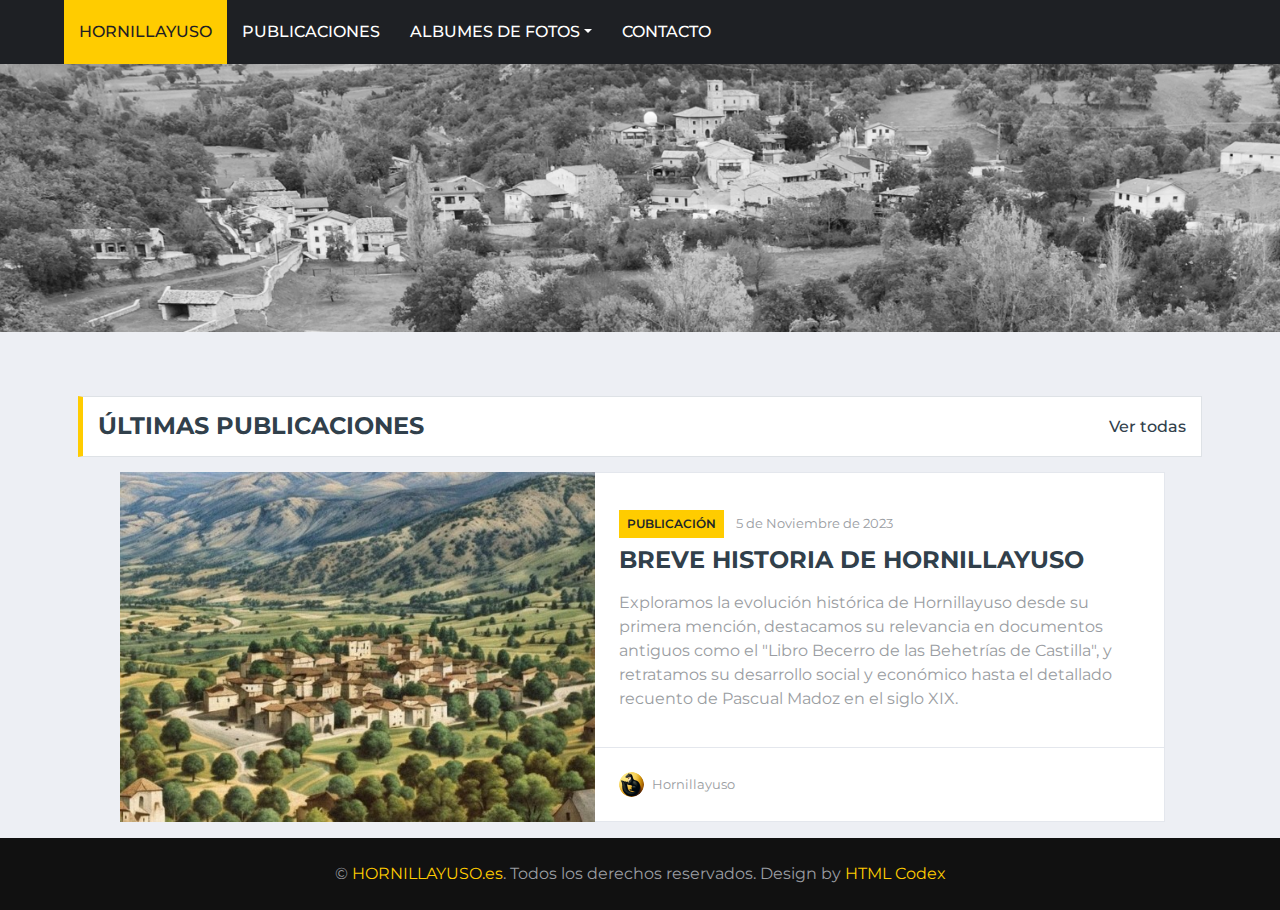
==== index.html @ 6575ba15 "." ====
<!DOCTYPE html>
<html lang="en">

<head>
    <meta charset="utf-8">
    <title>Hornillayuso - Pagina oficial</title>
    <meta content="width=device-width, initial-scale=1.0" name="viewport">
    <meta content="Free HTML Templates" name="keywords">
    <meta content="Free HTML Templates" name="description">

    <!-- Favicon -->
    <link href="img/favicon.ico" rel="icon">

    <!-- Google Web Fonts -->
    <link rel="preconnect" href="https://fonts.gstatic.com">
    <link href="https://fonts.googleapis.com/css2?family=Montserrat:wght@400;500;600;700&display=swap" rel="stylesheet">

    <!-- Font Awesome -->
    <link href="https://cdnjs.cloudflare.com/ajax/libs/font-awesome/5.15.0/css/all.min.css" rel="stylesheet">

    <!-- Libraries Stylesheet -->
    <link href="lib/owlcarousel/assets/owl.carousel.min.css" rel="stylesheet">

    <!-- Customized Bootstrap Stylesheet -->
    <link href="css/style.css" rel="stylesheet">
</head>

<body>
    <!-- Navbar Start -->
    <div class="container-fluid p-0">
        <nav class="navbar navbar-expand-lg bg-dark navbar-dark py-2 py-lg-0 px-lg-5">
            <a href="index.html" class="navbar-brand d-block d-lg-none">
                <h1 class="m-0 display-4 text-uppercase text-primary">Biz<span
                        class="text-white font-weight-normal">News</span></h1>
            </a>
            <button type="button" class="navbar-toggler" data-toggle="collapse" data-target="#navbarCollapse">
                <span class="navbar-toggler-icon"></span>
            </button>
            <div class="collapse navbar-collapse justify-content-between px-0 px-lg-3" id="navbarCollapse">
                <div class="navbar-nav mr-auto py-0">
                    <a href="index.html" class="nav-item nav-link active">HORNILLAYUSO</a>
                    <a href="category.html" class="nav-item nav-link">Publicaciones</a>
                    <div class="nav-item dropdown">
                        <a href="#" class="nav-link dropdown-toggle" data-toggle="dropdown">Albumes de fotos</a>
                        <div class="dropdown-menu rounded-0 m-0">
                            <a href="#" class="dropdown-item">Menu item 1</a>
                            <a href="#" class="dropdown-item">Menu item 2</a>
                            <a href="#" class="dropdown-item">Menu item 3</a>
                        </div>
                    </div>
                    <a href="contact.html" class="nav-item nav-link">Contacto</a>
                </div>
            </div>
        </nav>
    </div>
    <!-- Navbar End -->


    <!-- Main News Slider Start -->
    <div class="container-fluid">
        <div class="row">
            <img src="img/imagen.JPG" alt="Descripción de la imagen" class="img-fluid">
        </div>
    </div>
    <!-- Main News Slider End -->



    <!-- Breaking News Start >
    <div class="container-fluid bg-dark py-3 mb-3">
        <div class="container">
            <div class="row align-items-center bg-dark">
                <div class="col-12">
                    <div class="d-flex justify-content-between">
                        <div class="bg-primary text-dark text-center font-weight-medium py-2" style="width: 170px;">Breaking News</div>
                        <div class="owl-carousel tranding-carousel position-relative d-inline-flex align-items-center ml-3"
                            style="width: calc(100% - 170px); padding-right: 90px;">
                            <div class="text-truncate"><a class="text-white text-uppercase font-weight-semi-bold" href="">Lorem ipsum dolor sit amet elit. Proin interdum lacus eget ante tincidunt, sed faucibus nisl sodales</a></div>
                            <div class="text-truncate"><a class="text-white text-uppercase font-weight-semi-bold" href="">Lorem ipsum dolor sit amet elit. Proin interdum lacus eget ante tincidunt, sed faucibus nisl sodales</a></div>
                        </div>
                    </div>
                </div>
            </div>
        </div>
    </div>
    < Breaking News End -->


    <!-- Featured News Slider Start -->
    <div class="container-fluid pt-5 mb-3">

    </div>
    <!-- Featured News Slider End -->


    <!-- News With Sidebar Start -->
    <div class="container-fluid">
        <div class="container">
            <div class="row">
                <div class="col-lg-12">
                    <div class="row">
                        <div class="col-12">
                            <div class="section-title">
                                <h4 class="m-0 text-uppercase font-weight-bold">Últimas Publicaciones</h4>
                                <a class="text-secondary font-weight-medium text-decoration-none" href="">Ver todas</a>
                            </div>
                        </div>




                        <div id="contenedor"></div>
                        <div class="col-lg-12" style="margin-left: 50px;">
                            <div class="row news-lg mx-200 mb-3">
                                <div class="col-md-5 h-100 px-0">
                                    <img class="img-fluid h-100" src="img/medieval.jpg" style="object-fit: cover;">
                                </div>
                                <div class="col-md-6 d-flex flex-column border bg-white h-100 px-0">
                                    <div class="mt-auto p-4">
                                        <div class="mb-2">
                                            <a class="badge badge-primary text-uppercase font-weight-semi-bold p-2 mr-2"
                                                href="">Publicación</a>
                                            <a class="text-body" href=""><small>5 de Noviembre de 2023</small></a>
                                        </div>
                                        <a class="h4 d-block mb-3 text-secondary text-uppercase font-weight-bold"
                                            href="noticia.html">Breve historia de Hornillayuso</a>
                                        <p class="m-0">Exploramos la evolución histórica de Hornillayuso desde su
                                            primera mención, destacamos su relevancia en documentos antiguos
                                            como el "Libro Becerro de las Behetrías de Castilla", y retratamos su
                                            desarrollo social y económico hasta el detallado recuento de Pascual Madoz
                                            en el siglo XIX.</p>
                                    </div>
                                    <div class="d-flex justify-content-between bg-white border-top mt-auto p-4">
                                        <div class="d-flex align-items-center">
                                            <img class="rounded-circle mr-2" src="img/user.png" width="25" height="25"
                                                alt="">
                                            <small>Hornillayuso</small>
                                        </div>

                                    </div>
                                </div>
                            </div>
                        </div>


                    </div>
                </div>

                <div class="col-lg-4">

                </div>
            </div>
        </div>
    </div>
    <!-- News With Sidebar End -->


    <!-- Footer Start -->

    <div class="container-fluid py-4 px-sm-3 px-md-5" style="background: #111111;">
        <p class="m-0 text-center">&copy; <a href="#">HORNILLAYUSO.es</a>. Todos los derechos reservados.

            <!--/*** This template is free as long as you keep the footer author’s credit link/attribution link/backlink. If you'd like to use the template without the footer author’s credit link/attribution link/backlink, you can purchase the Credit Removal License from "https://htmlcodex.com/credit-removal". Thank you for your support. ***/-->
            Design by <a href="https://htmlcodex.com">HTML Codex</a>
        </p>
    </div>
    <!-- Footer End -->


    <!-- Back to Top -->
    <a href="#" class="btn btn-primary btn-square back-to-top"><i class="fa fa-arrow-up"></i></a>


    <!-- JavaScript Libraries -->
    <script src="https://code.jquery.com/jquery-3.4.1.min.js"></script>
    <script src="https://stackpath.bootstrapcdn.com/bootstrap/4.4.1/js/bootstrap.bundle.min.js"></script>
    <script src="lib/easing/easing.min.js"></script>
    <script src="lib/owlcarousel/owl.carousel.min.js"></script>

    <!-- Template Javascript -->
    <script src="js/main.js"></script>
</body>

</html>
---- css/style.css ----
/******* Bootstrap Theming ********/
/*!
 * Bootstrap v4.5.3 (https://getbootstrap.com/)
 * Copyright 2011-2020 The Bootstrap Authors
 * Copyright 2011-2020 Twitter, Inc.
 * Licensed under MIT (https://github.com/twbs/bootstrap/blob/main/LICENSE)
 */
:root {
  --blue: #007bff;
  --indigo: #6610f2;
  --purple: #6f42c1;
  --pink: #e83e8c;
  --red: #dc3545;
  --orange: #fd7e14;
  --yellow: #ffc107;
  --green: #28a745;
  --teal: #20c997;
  --cyan: #17a2b8;
  --white: #fff;
  --gray: #6c757d;
  --gray-dark: #343a40;
  --primary: #FFCC00;
  --secondary: #31404B;
  --success: #28a745;
  --info: #17a2b8;
  --warning: #ffc107;
  --danger: #dc3545;
  --light: #FFFFFF;
  --dark: #1E2024;
  --breakpoint-xs: 0;
  --breakpoint-sm: 576px;
  --breakpoint-md: 768px;
  --breakpoint-lg: 992px;
  --breakpoint-xl: 1200px;
  --font-family-sans-serif: "Montserrat", sans-serif;
  --font-family-monospace: SFMono-Regular, Menlo, Monaco, Consolas, "Liberation Mono", "Courier New", monospace;
}

*,
*::before,
*::after {
  box-sizing: border-box;
}

html {
  font-family: sans-serif;
  line-height: 1.15;
  -webkit-text-size-adjust: 100%;
  -webkit-tap-highlight-color: rgba(0, 0, 0, 0);
}

article, aside, figcaption, figure, footer, header, hgroup, main, nav, section {
  display: block;
}

body {
  margin: 0;
  font-family: "Montserrat", sans-serif;
  font-size: 1rem;
  font-weight: 400;
  line-height: 1.5;
  color: #9A9DA2;
  text-align: left;
  background-color: #EDEFF4;
}

[tabindex="-1"]:focus:not(:focus-visible) {
  outline: 0 !important;
}

hr {
  box-sizing: content-box;
  height: 0;
  overflow: visible;
}

h1, h2, h3, h4, h5, h6 {
  margin-top: 0;
  margin-bottom: 0.5rem;
}

p {
  margin-top: 0;
  margin-bottom: 1rem;
}

abbr[title],
abbr[data-original-title] {
  text-decoration: underline;
  text-decoration: underline dotted;
  cursor: help;
  border-bottom: 0;
  text-decoration-skip-ink: none;
}

address {
  margin-bottom: 1rem;
  font-style: normal;
  line-height: inherit;
}

ol,
ul,
dl {
  margin-top: 0;
  margin-bottom: 1rem;
}

ol ol,
ul ul,
ol ul,
ul ol {
  margin-bottom: 0;
}

dt {
  font-weight: 700;
}

dd {
  margin-bottom: .5rem;
  margin-left: 0;
}

blockquote {
  margin: 0 0 1rem;
}

b,
strong {
  font-weight: bolder;
}

small {
  font-size: 80%;
}

sub,
sup {
  position: relative;
  font-size: 75%;
  line-height: 0;
  vertical-align: baseline;
}

sub {
  bottom: -.25em;
}

sup {
  top: -.5em;
}

a {
  color: #FFCC00;
  text-decoration: none;
  background-color: transparent;
}

a:hover {
  color: #b38f00;
  text-decoration: underline;
}

a:not([href]):not([class]) {
  color: inherit;
  text-decoration: none;
}

a:not([href]):not([class]):hover {
  color: inherit;
  text-decoration: none;
}

pre,
code,
kbd,
samp {
  font-family: SFMono-Regular, Menlo, Monaco, Consolas, "Liberation Mono", "Courier New", monospace;
  font-size: 1em;
}

pre {
  margin-top: 0;
  margin-bottom: 1rem;
  overflow: auto;
  -ms-overflow-style: scrollbar;
}

figure {
  margin: 0 0 1rem;
}

img {
  vertical-align: middle;
  border-style: none;
}

svg {
  overflow: hidden;
  vertical-align: middle;
}

table {
  border-collapse: collapse;
}

caption {
  padding-top: 0.75rem;
  padding-bottom: 0.75rem;
  color: #6c757d;
  text-align: left;
  caption-side: bottom;
}

th {
  text-align: inherit;
  text-align: -webkit-match-parent;
}

label {
  display: inline-block;
  margin-bottom: 0.5rem;
}

button {
  border-radius: 0;
}

button:focus {
  outline: 1px dotted;
  outline: 5px auto -webkit-focus-ring-color;
}

input,
button,
select,
optgroup,
textarea {
  margin: 0;
  font-family: inherit;
  font-size: inherit;
  line-height: inherit;
}

button,
input {
  overflow: visible;
}

button,
select {
  text-transform: none;
}

[role="button"] {
  cursor: pointer;
}

select {
  word-wrap: normal;
}

button,
[type="button"],
[type="reset"],
[type="submit"] {
  -webkit-appearance: button;
}

button:not(:disabled),
[type="button"]:not(:disabled),
[type="reset"]:not(:disabled),
[type="submit"]:not(:disabled) {
  cursor: pointer;
}

button::-moz-focus-inner,
[type="button"]::-moz-focus-inner,
[type="reset"]::-moz-focus-inner,
[type="submit"]::-moz-focus-inner {
  padding: 0;
  border-style: none;
}

input[type="radio"],
input[type="checkbox"] {
  box-sizing: border-box;
  padding: 0;
}

textarea {
  overflow: auto;
  resize: vertical;
}

fieldset {
  min-width: 0;
  padding: 0;
  margin: 0;
  border: 0;
}

legend {
  display: block;
  width: 100%;
  max-width: 100%;
  padding: 0;
  margin-bottom: .5rem;
  font-size: 1.5rem;
  line-height: inherit;
  color: inherit;
  white-space: normal;
}

@media (max-width: 1200px) {
  legend {
    font-size: calc(1.275rem + 0.3vw) ;
  }
}

progress {
  vertical-align: baseline;
}

[type="number"]::-webkit-inner-spin-button,
[type="number"]::-webkit-outer-spin-button {
  height: auto;
}

[type="search"] {
  outline-offset: -2px;
  -webkit-appearance: none;
}

[type="search"]::-webkit-search-decoration {
  -webkit-appearance: none;
}

::-webkit-file-upload-button {
  font: inherit;
  -webkit-appearance: button;
}

output {
  display: inline-block;
}

summary {
  display: list-item;
  cursor: pointer;
}

template {
  display: none;
}

[hidden] {
  display: none !important;
}

h1, h2, h3, h4, h5, h6,
.h1, .h2, .h3, .h4, .h5, .h6 {
  margin-bottom: 0.5rem;
  font-weight: 500;
  line-height: 1.2;
  color: #31404B;
}

h1, .h1 {
  font-size: 2.5rem;
}

@media (max-width: 1200px) {
  h1, .h1 {
    font-size: calc(1.375rem + 1.5vw) ;
  }
}

h2, .h2 {
  font-size: 2rem;
}

@media (max-width: 1200px) {
  h2, .h2 {
    font-size: calc(1.325rem + 0.9vw) ;
  }
}

h3, .h3 {
  font-size: 1.75rem;
}

@media (max-width: 1200px) {
  h3, .h3 {
    font-size: calc(1.3rem + 0.6vw) ;
  }
}

h4, .h4 {
  font-size: 1.5rem;
}

@media (max-width: 1200px) {
  h4, .h4 {
    font-size: calc(1.275rem + 0.3vw) ;
  }
}

h5, .h5 {
  font-size: 1.25rem;
}

h6, .h6 {
  font-size: 1rem;
}

.lead {
  font-size: 1.25rem;
  font-weight: 300;
}

.display-1 {
  font-size: 6rem;
  font-weight: 300;
  line-height: 1.2;
}

@media (max-width: 1200px) {
  .display-1 {
    font-size: calc(1.725rem + 5.7vw) ;
  }
}

.display-2 {
  font-size: 5.5rem;
  font-weight: 300;
  line-height: 1.2;
}

@media (max-width: 1200px) {
  .display-2 {
    font-size: calc(1.675rem + 5.1vw) ;
  }
}

.display-3 {
  font-size: 4.5rem;
  font-weight: 300;
  line-height: 1.2;
}

@media (max-width: 1200px) {
  .display-3 {
    font-size: calc(1.575rem + 3.9vw) ;
  }
}

.display-4 {
  font-size: 3.5rem;
  font-weight: 300;
  line-height: 1.2;
}

@media (max-width: 1200px) {
  .display-4 {
    font-size: calc(1.475rem + 2.7vw) ;
  }
}

hr {
  margin-top: 1rem;
  margin-bottom: 1rem;
  border: 0;
  border-top: 1px solid rgba(0, 0, 0, 0.1);
}

small,
.small {
  font-size: 80%;
  font-weight: 400;
}

mark,
.mark {
  padding: 0.2em;
  background-color: #fcf8e3;
}

.list-unstyled {
  padding-left: 0;
  list-style: none;
}

.list-inline {
  padding-left: 0;
  list-style: none;
}

.list-inline-item {
  display: inline-block;
}

.list-inline-item:not(:last-child) {
  margin-right: 0.5rem;
}

.initialism {
  font-size: 90%;
  text-transform: uppercase;
}

.blockquote {
  margin-bottom: 1rem;
  font-size: 1.25rem;
}

.blockquote-footer {
  display: block;
  font-size: 80%;
  color: #6c757d;
}

.blockquote-footer::before {
  content: "\2014\00A0";
}

.img-fluid {
  max-width: 100%;
  height: auto;
}

.img-thumbnail {
  padding: 0.25rem;
  background-color: #EDEFF4;
  border: 1px solid #dee2e6;
  max-width: 100%;
  height: auto;
}

.figure {
  display: inline-block;
}

.figure-img {
  margin-bottom: 0.5rem;
  line-height: 1;
}

.figure-caption {
  font-size: 90%;
  color: #6c757d;
}

code {
  font-size: 87.5%;
  color: #e83e8c;
  word-wrap: break-word;
}

a > code {
  color: inherit;
}

kbd {
  padding: 0.2rem 0.4rem;
  font-size: 87.5%;
  color: #fff;
  background-color: #212529;
}

kbd kbd {
  padding: 0;
  font-size: 100%;
  font-weight: 700;
}

pre {
  display: block;
  font-size: 87.5%;
  color: #212529;
}

pre code {
  font-size: inherit;
  color: inherit;
  word-break: normal;
}

.pre-scrollable {
  max-height: 340px;
  overflow-y: scroll;
}

.container,
.container-fluid,
.container-sm,
.container-md,
.container-lg,
.container-xl {
  width: 100%;
  padding-right: 0.5rem;
  padding-left: 0.5rem;
  margin-right: auto;
  margin-left: auto;
}

@media (min-width: 576px) {
  .container, .container-sm {
    max-width: 540px;
  }
}

@media (min-width: 768px) {
  .container, .container-sm, .container-md {
    max-width: 720px;
  }
}

@media (min-width: 992px) {
  .container, .container-sm, .container-md, .container-lg {
    max-width: 960px;
  }
}

@media (min-width: 1200px) {
  .container, .container-sm, .container-md, .container-lg, .container-xl {
    max-width: 1140px;
  }
}

.row {
  display: flex;
  flex-wrap: wrap;
  margin-right: -0.5rem;
  margin-left: -0.5rem;
}

.no-gutters {
  margin-right: 0;
  margin-left: 0;
}

.no-gutters > .col,
.no-gutters > [class*="col-"] {
  padding-right: 0;
  padding-left: 0;
}

.col-1, .col-2, .col-3, .col-4, .col-5, .col-6, .col-7, .col-8, .col-9, .col-10, .col-11, .col-12, .col,
.col-auto, .col-sm-1, .col-sm-2, .col-sm-3, .col-sm-4, .col-sm-5, .col-sm-6, .col-sm-7, .col-sm-8, .col-sm-9, .col-sm-10, .col-sm-11, .col-sm-12, .col-sm,
.col-sm-auto, .col-md-1, .col-md-2, .col-md-3, .col-md-4, .col-md-5, .col-md-6, .col-md-7, .col-md-8, .col-md-9, .col-md-10, .col-md-11, .col-md-12, .col-md,
.col-md-auto, .col-lg-1, .col-lg-2, .col-lg-3, .col-lg-4, .col-lg-5, .col-lg-6, .col-lg-7, .col-lg-8, .col-lg-9, .col-lg-10, .col-lg-11, .col-lg-12, .col-lg,
.col-lg-auto, .col-xl-1, .col-xl-2, .col-xl-3, .col-xl-4, .col-xl-5, .col-xl-6, .col-xl-7, .col-xl-8, .col-xl-9, .col-xl-10, .col-xl-11, .col-xl-12, .col-xl,
.col-xl-auto {
  position: relative;
  width: 100%;
  padding-right: 0.5rem;
  padding-left: 0.5rem;
}

.col {
  flex-basis: 0;
  flex-grow: 1;
  max-width: 100%;
}

.row-cols-1 > * {
  flex: 0 0 100%;
  max-width: 100%;
}

.row-cols-2 > * {
  flex: 0 0 50%;
  max-width: 50%;
}

.row-cols-3 > * {
  flex: 0 0 33.33333%;
  max-width: 33.33333%;
}

.row-cols-4 > * {
  flex: 0 0 25%;
  max-width: 25%;
}

.row-cols-5 > * {
  flex: 0 0 20%;
  max-width: 20%;
}

.row-cols-6 > * {
  flex: 0 0 16.66667%;
  max-width: 16.66667%;
}

.col-auto {
  flex: 0 0 auto;
  width: auto;
  max-width: 100%;
}

.col-1 {
  flex: 0 0 8.33333%;
  max-width: 8.33333%;
}

.col-2 {
  flex: 0 0 16.66667%;
  max-width: 16.66667%;
}

.col-3 {
  flex: 0 0 25%;
  max-width: 25%;
}

.col-4 {
  flex: 0 0 33.33333%;
  max-width: 33.33333%;
}

.col-5 {
  flex: 0 0 41.66667%;
  max-width: 41.66667%;
}

.col-6 {
  flex: 0 0 50%;
  max-width: 50%;
}

.col-7 {
  flex: 0 0 58.33333%;
  max-width: 58.33333%;
}

.col-8 {
  flex: 0 0 66.66667%;
  max-width: 66.66667%;
}

.col-9 {
  flex: 0 0 75%;
  max-width: 75%;
}

.col-10 {
  flex: 0 0 83.33333%;
  max-width: 83.33333%;
}

.col-11 {
  flex: 0 0 91.66667%;
  max-width: 91.66667%;
}

.col-12 {
  flex: 0 0 100%;
  max-width: 100%;
}

.order-first {
  order: -1;
}

.order-last {
  order: 13;
}

.order-0 {
  order: 0;
}

.order-1 {
  order: 1;
}

.order-2 {
  order: 2;
}

.order-3 {
  order: 3;
}

.order-4 {
  order: 4;
}

.order-5 {
  order: 5;
}

.order-6 {
  order: 6;
}

.order-7 {
  order: 7;
}

.order-8 {
  order: 8;
}

.order-9 {
  order: 9;
}

.order-10 {
  order: 10;
}

.order-11 {
  order: 11;
}

.order-12 {
  order: 12;
}

.offset-1 {
  margin-left: 8.33333%;
}

.offset-2 {
  margin-left: 16.66667%;
}

.offset-3 {
  margin-left: 25%;
}

.offset-4 {
  margin-left: 33.33333%;
}

.offset-5 {
  margin-left: 41.66667%;
}

.offset-6 {
  margin-left: 50%;
}

.offset-7 {
  margin-left: 58.33333%;
}

.offset-8 {
  margin-left: 66.66667%;
}

.offset-9 {
  margin-left: 75%;
}

.offset-10 {
  margin-left: 83.33333%;
}

.offset-11 {
  margin-left: 91.66667%;
}

@media (min-width: 576px) {
  .col-sm {
    flex-basis: 0;
    flex-grow: 1;
    max-width: 100%;
  }
  .row-cols-sm-1 > * {
    flex: 0 0 100%;
    max-width: 100%;
  }
  .row-cols-sm-2 > * {
    flex: 0 0 50%;
    max-width: 50%;
  }
  .row-cols-sm-3 > * {
    flex: 0 0 33.33333%;
    max-width: 33.33333%;
  }
  .row-cols-sm-4 > * {
    flex: 0 0 25%;
    max-width: 25%;
  }
  .row-cols-sm-5 > * {
    flex: 0 0 20%;
    max-width: 20%;
  }
  .row-cols-sm-6 > * {
    flex: 0 0 16.66667%;
    max-width: 16.66667%;
  }
  .col-sm-auto {
    flex: 0 0 auto;
    width: auto;
    max-width: 100%;
  }
  .col-sm-1 {
    flex: 0 0 8.33333%;
    max-width: 8.33333%;
  }
  .col-sm-2 {
    flex: 0 0 16.66667%;
    max-width: 16.66667%;
  }
  .col-sm-3 {
    flex: 0 0 25%;
    max-width: 25%;
  }
  .col-sm-4 {
    flex: 0 0 33.33333%;
    max-width: 33.33333%;
  }
  .col-sm-5 {
    flex: 0 0 41.66667%;
    max-width: 41.66667%;
  }
  .col-sm-6 {
    flex: 0 0 50%;
    max-width: 50%;
  }
  .col-sm-7 {
    flex: 0 0 58.33333%;
    max-width: 58.33333%;
  }
  .col-sm-8 {
    flex: 0 0 66.66667%;
    max-width: 66.66667%;
  }
  .col-sm-9 {
    flex: 0 0 75%;
    max-width: 75%;
  }
  .col-sm-10 {
    flex: 0 0 83.33333%;
    max-width: 83.33333%;
  }
  .col-sm-11 {
    flex: 0 0 91.66667%;
    max-width: 91.66667%;
  }
  .col-sm-12 {
    flex: 0 0 100%;
    max-width: 100%;
  }
  .order-sm-first {
    order: -1;
  }
  .order-sm-last {
    order: 13;
  }
  .order-sm-0 {
    order: 0;
  }
  .order-sm-1 {
    order: 1;
  }
  .order-sm-2 {
    order: 2;
  }
  .order-sm-3 {
    order: 3;
  }
  .order-sm-4 {
    order: 4;
  }
  .order-sm-5 {
    order: 5;
  }
  .order-sm-6 {
    order: 6;
  }
  .order-sm-7 {
    order: 7;
  }
  .order-sm-8 {
    order: 8;
  }
  .order-sm-9 {
    order: 9;
  }
  .order-sm-10 {
    order: 10;
  }
  .order-sm-11 {
    order: 11;
  }
  .order-sm-12 {
    order: 12;
  }
  .offset-sm-0 {
    margin-left: 0;
  }
  .offset-sm-1 {
    margin-left: 8.33333%;
  }
  .offset-sm-2 {
    margin-left: 16.66667%;
  }
  .offset-sm-3 {
    margin-left: 25%;
  }
  .offset-sm-4 {
    margin-left: 33.33333%;
  }
  .offset-sm-5 {
    margin-left: 41.66667%;
  }
  .offset-sm-6 {
    margin-left: 50%;
  }
  .offset-sm-7 {
    margin-left: 58.33333%;
  }
  .offset-sm-8 {
    margin-left: 66.66667%;
  }
  .offset-sm-9 {
    margin-left: 75%;
  }
  .offset-sm-10 {
    margin-left: 83.33333%;
  }
  .offset-sm-11 {
    margin-left: 91.66667%;
  }
}

@media (min-width: 768px) {
  .col-md {
    flex-basis: 0;
    flex-grow: 1;
    max-width: 100%;
  }
  .row-cols-md-1 > * {
    flex: 0 0 100%;
    max-width: 100%;
  }
  .row-cols-md-2 > * {
    flex: 0 0 50%;
    max-width: 50%;
  }
  .row-cols-md-3 > * {
    flex: 0 0 33.33333%;
    max-width: 33.33333%;
  }
  .row-cols-md-4 > * {
    flex: 0 0 25%;
    max-width: 25%;
  }
  .row-cols-md-5 > * {
    flex: 0 0 20%;
    max-width: 20%;
  }
  .row-cols-md-6 > * {
    flex: 0 0 16.66667%;
    max-width: 16.66667%;
  }
  .col-md-auto {
    flex: 0 0 auto;
    width: auto;
    max-width: 100%;
  }
  .col-md-1 {
    flex: 0 0 8.33333%;
    max-width: 8.33333%;
  }
  .col-md-2 {
    flex: 0 0 16.66667%;
    max-width: 16.66667%;
  }
  .col-md-3 {
    flex: 0 0 25%;
    max-width: 25%;
  }
  .col-md-4 {
    flex: 0 0 33.33333%;
    max-width: 33.33333%;
  }
  .col-md-5 {
    flex: 0 0 41.66667%;
    max-width: 41.66667%;
  }
  .col-md-6 {
    flex: 0 0 50%;
    max-width: 50%;
  }
  .col-md-7 {
    flex: 0 0 58.33333%;
    max-width: 58.33333%;
  }
  .col-md-8 {
    flex: 0 0 66.66667%;
    max-width: 66.66667%;
  }
  .col-md-9 {
    flex: 0 0 75%;
    max-width: 75%;
  }
  .col-md-10 {
    flex: 0 0 83.33333%;
    max-width: 83.33333%;
  }
  .col-md-11 {
    flex: 0 0 91.66667%;
    max-width: 91.66667%;
  }
  .col-md-12 {
    flex: 0 0 100%;
    max-width: 100%;
  }
  .order-md-first {
    order: -1;
  }
  .order-md-last {
    order: 13;
  }
  .order-md-0 {
    order: 0;
  }
  .order-md-1 {
    order: 1;
  }
  .order-md-2 {
    order: 2;
  }
  .order-md-3 {
    order: 3;
  }
  .order-md-4 {
    order: 4;
  }
  .order-md-5 {
    order: 5;
  }
  .order-md-6 {
    order: 6;
  }
  .order-md-7 {
    order: 7;
  }
  .order-md-8 {
    order: 8;
  }
  .order-md-9 {
    order: 9;
  }
  .order-md-10 {
    order: 10;
  }
  .order-md-11 {
    order: 11;
  }
  .order-md-12 {
    order: 12;
  }
  .offset-md-0 {
    margin-left: 0;
  }
  .offset-md-1 {
    margin-left: 8.33333%;
  }
  .offset-md-2 {
    margin-left: 16.66667%;
  }
  .offset-md-3 {
    margin-left: 25%;
  }
  .offset-md-4 {
    margin-left: 33.33333%;
  }
  .offset-md-5 {
    margin-left: 41.66667%;
  }
  .offset-md-6 {
    margin-left: 50%;
  }
  .offset-md-7 {
    margin-left: 58.33333%;
  }
  .offset-md-8 {
    margin-left: 66.66667%;
  }
  .offset-md-9 {
    margin-left: 75%;
  }
  .offset-md-10 {
    margin-left: 83.33333%;
  }
  .offset-md-11 {
    margin-left: 91.66667%;
  }
}

@media (min-width: 992px) {
  .col-lg {
    flex-basis: 0;
    flex-grow: 1;
    max-width: 100%;
  }
  .row-cols-lg-1 > * {
    flex: 0 0 100%;
    max-width: 100%;
  }
  .row-cols-lg-2 > * {
    flex: 0 0 50%;
    max-width: 50%;
  }
  .row-cols-lg-3 > * {
    flex: 0 0 33.33333%;
    max-width: 33.33333%;
  }
  .row-cols-lg-4 > * {
    flex: 0 0 25%;
    max-width: 25%;
  }
  .row-cols-lg-5 > * {
    flex: 0 0 20%;
    max-width: 20%;
  }
  .row-cols-lg-6 > * {
    flex: 0 0 16.66667%;
    max-width: 16.66667%;
  }
  .col-lg-auto {
    flex: 0 0 auto;
    width: auto;
    max-width: 100%;
  }
  .col-lg-1 {
    flex: 0 0 8.33333%;
    max-width: 8.33333%;
  }
  .col-lg-2 {
    flex: 0 0 16.66667%;
    max-width: 16.66667%;
  }
  .col-lg-3 {
    flex: 0 0 25%;
    max-width: 25%;
  }
  .col-lg-4 {
    flex: 0 0 33.33333%;
    max-width: 33.33333%;
  }
  .col-lg-5 {
    flex: 0 0 41.66667%;
    max-width: 41.66667%;
  }
  .col-lg-6 {
    flex: 0 0 50%;
    max-width: 50%;
  }
  .col-lg-7 {
    flex: 0 0 58.33333%;
    max-width: 58.33333%;
  }
  .col-lg-8 {
    flex: 0 0 66.66667%;
    max-width: 66.66667%;
  }
  .col-lg-9 {
    flex: 0 0 75%;
    max-width: 75%;
  }
  .col-lg-10 {
    flex: 0 0 83.33333%;
    max-width: 83.33333%;
  }
  .col-lg-11 {
    flex: 0 0 91.66667%;
    max-width: 91.66667%;
  }
  .col-lg-12 {
    flex: 0 0 100%;
    max-width: 100%;
  }
  .order-lg-first {
    order: -1;
  }
  .order-lg-last {
    order: 13;
  }
  .order-lg-0 {
    order: 0;
  }
  .order-lg-1 {
    order: 1;
  }
  .order-lg-2 {
    order: 2;
  }
  .order-lg-3 {
    order: 3;
  }
  .order-lg-4 {
    order: 4;
  }
  .order-lg-5 {
    order: 5;
  }
  .order-lg-6 {
    order: 6;
  }
  .order-lg-7 {
    order: 7;
  }
  .order-lg-8 {
    order: 8;
  }
  .order-lg-9 {
    order: 9;
  }
  .order-lg-10 {
    order: 10;
  }
  .order-lg-11 {
    order: 11;
  }
  .order-lg-12 {
    order: 12;
  }
  .offset-lg-0 {
    margin-left: 0;
  }
  .offset-lg-1 {
    margin-left: 8.33333%;
  }
  .offset-lg-2 {
    margin-left: 16.66667%;
  }
  .offset-lg-3 {
    margin-left: 25%;
  }
  .offset-lg-4 {
    margin-left: 33.33333%;
  }
  .offset-lg-5 {
    margin-left: 41.66667%;
  }
  .offset-lg-6 {
    margin-left: 50%;
  }
  .offset-lg-7 {
    margin-left: 58.33333%;
  }
  .offset-lg-8 {
    margin-left: 66.66667%;
  }
  .offset-lg-9 {
    margin-left: 75%;
  }
  .offset-lg-10 {
    margin-left: 83.33333%;
  }
  .offset-lg-11 {
    margin-left: 91.66667%;
  }
}

@media (min-width: 1200px) {
  .col-xl {
    flex-basis: 0;
    flex-grow: 1;
    max-width: 100%;
  }
  .row-cols-xl-1 > * {
    flex: 0 0 100%;
    max-width: 100%;
  }
  .row-cols-xl-2 > * {
    flex: 0 0 50%;
    max-width: 50%;
  }
  .row-cols-xl-3 > * {
    flex: 0 0 33.33333%;
    max-width: 33.33333%;
  }
  .row-cols-xl-4 > * {
    flex: 0 0 25%;
    max-width: 25%;
  }
  .row-cols-xl-5 > * {
    flex: 0 0 20%;
    max-width: 20%;
  }
  .row-cols-xl-6 > * {
    flex: 0 0 16.66667%;
    max-width: 16.66667%;
  }
  .col-xl-auto {
    flex: 0 0 auto;
    width: auto;
    max-width: 100%;
  }
  .col-xl-1 {
    flex: 0 0 8.33333%;
    max-width: 8.33333%;
  }
  .col-xl-2 {
    flex: 0 0 16.66667%;
    max-width: 16.66667%;
  }
  .col-xl-3 {
    flex: 0 0 25%;
    max-width: 25%;
  }
  .col-xl-4 {
    flex: 0 0 33.33333%;
    max-width: 33.33333%;
  }
  .col-xl-5 {
    flex: 0 0 41.66667%;
    max-width: 41.66667%;
  }
  .col-xl-6 {
    flex: 0 0 50%;
    max-width: 50%;
  }
  .col-xl-7 {
    flex: 0 0 58.33333%;
    max-width: 58.33333%;
  }
  .col-xl-8 {
    flex: 0 0 66.66667%;
    max-width: 66.66667%;
  }
  .col-xl-9 {
    flex: 0 0 75%;
    max-width: 75%;
  }
  .col-xl-10 {
    flex: 0 0 83.33333%;
    max-width: 83.33333%;
  }
  .col-xl-11 {
    flex: 0 0 91.66667%;
    max-width: 91.66667%;
  }
  .col-xl-12 {
    flex: 0 0 100%;
    max-width: 100%;
  }
  .order-xl-first {
    order: -1;
  }
  .order-xl-last {
    order: 13;
  }
  .order-xl-0 {
    order: 0;
  }
  .order-xl-1 {
    order: 1;
  }
  .order-xl-2 {
    order: 2;
  }
  .order-xl-3 {
    order: 3;
  }
  .order-xl-4 {
    order: 4;
  }
  .order-xl-5 {
    order: 5;
  }
  .order-xl-6 {
    order: 6;
  }
  .order-xl-7 {
    order: 7;
  }
  .order-xl-8 {
    order: 8;
  }
  .order-xl-9 {
    order: 9;
  }
  .order-xl-10 {
    order: 10;
  }
  .order-xl-11 {
    order: 11;
  }
  .order-xl-12 {
    order: 12;
  }
  .offset-xl-0 {
    margin-left: 0;
  }
  .offset-xl-1 {
    margin-left: 8.33333%;
  }
  .offset-xl-2 {
    margin-left: 16.66667%;
  }
  .offset-xl-3 {
    margin-left: 25%;
  }
  .offset-xl-4 {
    margin-left: 33.33333%;
  }
  .offset-xl-5 {
    margin-left: 41.66667%;
  }
  .offset-xl-6 {
    margin-left: 50%;
  }
  .offset-xl-7 {
    margin-left: 58.33333%;
  }
  .offset-xl-8 {
    margin-left: 66.66667%;
  }
  .offset-xl-9 {
    margin-left: 75%;
  }
  .offset-xl-10 {
    margin-left: 83.33333%;
  }
  .offset-xl-11 {
    margin-left: 91.66667%;
  }
}

.table {
  width: 100%;
  margin-bottom: 1rem;
  color: #9A9DA2;
}

.table th,
.table td {
  padding: 0.75rem;
  vertical-align: top;
  border-top: 1px solid #E4E7ED;
}

.table thead th {
  vertical-align: bottom;
  border-bottom: 2px solid #E4E7ED;
}

.table tbody + tbody {
  border-top: 2px solid #E4E7ED;
}

.table-sm th,
.table-sm td {
  padding: 0.3rem;
}

.table-bordered {
  border: 1px solid #E4E7ED;
}

.table-bordered th,
.table-bordered td {
  border: 1px solid #E4E7ED;
}

.table-bordered thead th,
.table-bordered thead td {
  border-bottom-width: 2px;
}

.table-borderless th,
.table-borderless td,
.table-borderless thead th,
.table-borderless tbody + tbody {
  border: 0;
}

.table-striped tbody tr:nth-of-type(odd) {
  background-color: rgba(0, 0, 0, 0.05);
}

.table-hover tbody tr:hover {
  color: #9A9DA2;
  background-color: rgba(0, 0, 0, 0.075);
}

.table-primary,
.table-primary > th,
.table-primary > td {
  background-color: #fff1b8;
}

.table-primary th,
.table-primary td,
.table-primary thead th,
.table-primary tbody + tbody {
  border-color: #ffe47a;
}

.table-hover .table-primary:hover {
  background-color: #ffec9f;
}

.table-hover .table-primary:hover > td,
.table-hover .table-primary:hover > th {
  background-color: #ffec9f;
}

.table-secondary,
.table-secondary > th,
.table-secondary > td {
  background-color: #c5cacd;
}

.table-secondary th,
.table-secondary td,
.table-secondary thead th,
.table-secondary tbody + tbody {
  border-color: #949ca1;
}

.table-hover .table-secondary:hover {
  background-color: #b7bdc1;
}

.table-hover .table-secondary:hover > td,
.table-hover .table-secondary:hover > th {
  background-color: #b7bdc1;
}

.table-success,
.table-success > th,
.table-success > td {
  background-color: #c3e6cb;
}

.table-success th,
.table-success td,
.table-success thead th,
.table-success tbody + tbody {
  border-color: #8fd19e;
}

.table-hover .table-success:hover {
  background-color: #b1dfbb;
}

.table-hover .table-success:hover > td,
.table-hover .table-success:hover > th {
  background-color: #b1dfbb;
}

.table-info,
.table-info > th,
.table-info > td {
  background-color: #bee5eb;
}

.table-info th,
.table-info td,
.table-info thead th,
.table-info tbody + tbody {
  border-color: #86cfda;
}

.table-hover .table-info:hover {
  background-color: #abdde5;
}

.table-hover .table-info:hover > td,
.table-hover .table-info:hover > th {
  background-color: #abdde5;
}

.table-warning,
.table-warning > th,
.table-warning > td {
  background-color: #ffeeba;
}

.table-warning th,
.table-warning td,
.table-warning thead th,
.table-warning tbody + tbody {
  border-color: #ffdf7e;
}

.table-hover .table-warning:hover {
  background-color: #ffe8a1;
}

.table-hover .table-warning:hover > td,
.table-hover .table-warning:hover > th {
  background-color: #ffe8a1;
}

.table-danger,
.table-danger > th,
.table-danger > td {
  background-color: #f5c6cb;
}

.table-danger th,
.table-danger td,
.table-danger thead th,
.table-danger tbody + tbody {
  border-color: #ed969e;
}

.table-hover .table-danger:hover {
  background-color: #f1b0b7;
}

.table-hover .table-danger:hover > td,
.table-hover .table-danger:hover > th {
  background-color: #f1b0b7;
}

.table-light,
.table-light > th,
.table-light > td {
  background-color: white;
}

.table-light th,
.table-light td,
.table-light thead th,
.table-light tbody + tbody {
  border-color: white;
}

.table-hover .table-light:hover {
  background-color: #f2f2f2;
}

.table-hover .table-light:hover > td,
.table-hover .table-light:hover > th {
  background-color: #f2f2f2;
}

.table-dark,
.table-dark > th,
.table-dark > td {
  background-color: #c0c1c2;
}

.table-dark th,
.table-dark td,
.table-dark thead th,
.table-dark tbody + tbody {
  border-color: #8a8b8d;
}

.table-hover .table-dark:hover {
  background-color: #b3b4b5;
}

.table-hover .table-dark:hover > td,
.table-hover .table-dark:hover > th {
  background-color: #b3b4b5;
}

.table-active,
.table-active > th,
.table-active > td {
  background-color: rgba(0, 0, 0, 0.075);
}

.table-hover .table-active:hover {
  background-color: rgba(0, 0, 0, 0.075);
}

.table-hover .table-active:hover > td,
.table-hover .table-active:hover > th {
  background-color: rgba(0, 0, 0, 0.075);
}

.table .thead-dark th {
  color: #fff;
  background-color: #343a40;
  border-color: #454d55;
}

.table .thead-light th {
  color: #495057;
  background-color: #e9ecef;
  border-color: #E4E7ED;
}

.table-dark {
  color: #fff;
  background-color: #343a40;
}

.table-dark th,
.table-dark td,
.table-dark thead th {
  border-color: #454d55;
}

.table-dark.table-bordered {
  border: 0;
}

.table-dark.table-striped tbody tr:nth-of-type(odd) {
  background-color: rgba(255, 255, 255, 0.05);
}

.table-dark.table-hover tbody tr:hover {
  color: #fff;
  background-color: rgba(255, 255, 255, 0.075);
}

@media (max-width: 575.98px) {
  .table-responsive-sm {
    display: block;
    width: 100%;
    overflow-x: auto;
    -webkit-overflow-scrolling: touch;
  }
  .table-responsive-sm > .table-bordered {
    border: 0;
  }
}

@media (max-width: 767.98px) {
  .table-responsive-md {
    display: block;
    width: 100%;
    overflow-x: auto;
    -webkit-overflow-scrolling: touch;
  }
  .table-responsive-md > .table-bordered {
    border: 0;
  }
}

@media (max-width: 991.98px) {
  .table-responsive-lg {
    display: block;
    width: 100%;
    overflow-x: auto;
    -webkit-overflow-scrolling: touch;
  }
  .table-responsive-lg > .table-bordered {
    border: 0;
  }
}

@media (max-width: 1199.98px) {
  .table-responsive-xl {
    display: block;
    width: 100%;
    overflow-x: auto;
    -webkit-overflow-scrolling: touch;
  }
  .table-responsive-xl > .table-bordered {
    border: 0;
  }
}

.table-responsive {
  display: block;
  width: 100%;
  overflow-x: auto;
  -webkit-overflow-scrolling: touch;
}

.table-responsive > .table-bordered {
  border: 0;
}

.form-control {
  display: block;
  width: 100%;
  height: calc(1.5em + 0.75rem + 2px);
  padding: 0.375rem 0.75rem;
  font-size: 1rem;
  font-weight: 400;
  line-height: 1.5;
  color: #495057;
  background-color: #fff;
  background-clip: padding-box;
  border: 1px solid #ced4da;
  border-radius: 0;
  transition: border-color 0.15s ease-in-out, box-shadow 0.15s ease-in-out;
}

@media (prefers-reduced-motion: reduce) {
  .form-control {
    transition: none;
  }
}

.form-control::-ms-expand {
  background-color: transparent;
  border: 0;
}

.form-control:-moz-focusring {
  color: transparent;
  text-shadow: 0 0 0 #495057;
}

.form-control:focus {
  color: #495057;
  background-color: #fff;
  border-color: #ffe680;
  outline: 0;
  box-shadow: 0 0 0 0.2rem rgba(255, 204, 0, 0.25);
}

.form-control::placeholder {
  color: #6c757d;
  opacity: 1;
}

.form-control:disabled, .form-control[readonly] {
  background-color: #e9ecef;
  opacity: 1;
}

input[type="date"].form-control,
input[type="time"].form-control,
input[type="datetime-local"].form-control,
input[type="month"].form-control {
  appearance: none;
}

select.form-control:focus::-ms-value {
  color: #495057;
  background-color: #fff;
}

.form-control-file,
.form-control-range {
  display: block;
  width: 100%;
}

.col-form-label {
  padding-top: calc(0.375rem + 1px);
  padding-bottom: calc(0.375rem + 1px);
  margin-bottom: 0;
  font-size: inherit;
  line-height: 1.5;
}

.col-form-label-lg {
  padding-top: calc(0.5rem + 1px);
  padding-bottom: calc(0.5rem + 1px);
  font-size: 1.25rem;
  line-height: 1.5;
}

.col-form-label-sm {
  padding-top: calc(0.25rem + 1px);
  padding-bottom: calc(0.25rem + 1px);
  font-size: 0.875rem;
  line-height: 1.5;
}

.form-control-plaintext {
  display: block;
  width: 100%;
  padding: 0.375rem 0;
  margin-bottom: 0;
  font-size: 1rem;
  line-height: 1.5;
  color: #9A9DA2;
  background-color: transparent;
  border: solid transparent;
  border-width: 1px 0;
}

.form-control-plaintext.form-control-sm, .form-control-plaintext.form-control-lg {
  padding-right: 0;
  padding-left: 0;
}

.form-control-sm {
  height: calc(1.5em + 0.5rem + 2px);
  padding: 0.25rem 0.5rem;
  font-size: 0.875rem;
  line-height: 1.5;
}

.form-control-lg {
  height: calc(1.5em + 1rem + 2px);
  padding: 0.5rem 1rem;
  font-size: 1.25rem;
  line-height: 1.5;
}

select.form-control[size], select.form-control[multiple] {
  height: auto;
}

textarea.form-control {
  height: auto;
}

.form-group {
  margin-bottom: 1rem;
}

.form-text {
  display: block;
  margin-top: 0.25rem;
}

.form-row {
  display: flex;
  flex-wrap: wrap;
  margin-right: -5px;
  margin-left: -5px;
}

.form-row > .col,
.form-row > [class*="col-"] {
  padding-right: 5px;
  padding-left: 5px;
}

.form-check {
  position: relative;
  display: block;
  padding-left: 1.25rem;
}

.form-check-input {
  position: absolute;
  margin-top: 0.3rem;
  margin-left: -1.25rem;
}

.form-check-input[disabled] ~ .form-check-label,
.form-check-input:disabled ~ .form-check-label {
  color: #6c757d;
}

.form-check-label {
  margin-bottom: 0;
}

.form-check-inline {
  display: inline-flex;
  align-items: center;
  padding-left: 0;
  margin-right: 0.75rem;
}

.form-check-inline .form-check-input {
  position: static;
  margin-top: 0;
  margin-right: 0.3125rem;
  margin-left: 0;
}

.valid-feedback {
  display: none;
  width: 100%;
  margin-top: 0.25rem;
  font-size: 80%;
  color: #28a745;
}

.valid-tooltip {
  position: absolute;
  top: 100%;
  left: 0;
  z-index: 5;
  display: none;
  max-width: 100%;
  padding: 0.25rem 0.5rem;
  margin-top: .1rem;
  font-size: 0.875rem;
  line-height: 1.5;
  color: #fff;
  background-color: rgba(40, 167, 69, 0.9);
}

.was-validated :valid ~ .valid-feedback,
.was-validated :valid ~ .valid-tooltip,
.is-valid ~ .valid-feedback,
.is-valid ~ .valid-tooltip {
  display: block;
}

.was-validated .form-control:valid, .form-control.is-valid {
  border-color: #28a745;
  padding-right: calc(1.5em + 0.75rem);
  background-image: url("data:image/svg+xml,%3csvg xmlns='http://www.w3.org/2000/svg' width='8' height='8' viewBox='0 0 8 8'%3e%3cpath fill='%2328a745' d='M2.3 6.73L.6 4.53c-.4-1.04.46-1.4 1.1-.8l1.1 1.4 3.4-3.8c.6-.63 1.6-.27 1.2.7l-4 4.6c-.43.5-.8.4-1.1.1z'/%3e%3c/svg%3e");
  background-repeat: no-repeat;
  background-position: right calc(0.375em + 0.1875rem) center;
  background-size: calc(0.75em + 0.375rem) calc(0.75em + 0.375rem);
}

.was-validated .form-control:valid:focus, .form-control.is-valid:focus {
  border-color: #28a745;
  box-shadow: 0 0 0 0.2rem rgba(40, 167, 69, 0.25);
}

.was-validated textarea.form-control:valid, textarea.form-control.is-valid {
  padding-right: calc(1.5em + 0.75rem);
  background-position: top calc(0.375em + 0.1875rem) right calc(0.375em + 0.1875rem);
}

.was-validated .custom-select:valid, .custom-select.is-valid {
  border-color: #28a745;
  padding-right: calc(0.75em + 2.3125rem);
  background: url("data:image/svg+xml,%3csvg xmlns='http://www.w3.org/2000/svg' width='4' height='5' viewBox='0 0 4 5'%3e%3cpath fill='%23343a40' d='M2 0L0 2h4zm0 5L0 3h4z'/%3e%3c/svg%3e") no-repeat right 0.75rem center/8px 10px, url("data:image/svg+xml,%3csvg xmlns='http://www.w3.org/2000/svg' width='8' height='8' viewBox='0 0 8 8'%3e%3cpath fill='%2328a745' d='M2.3 6.73L.6 4.53c-.4-1.04.46-1.4 1.1-.8l1.1 1.4 3.4-3.8c.6-.63 1.6-.27 1.2.7l-4 4.6c-.43.5-.8.4-1.1.1z'/%3e%3c/svg%3e") #fff no-repeat center right 1.75rem/calc(0.75em + 0.375rem) calc(0.75em + 0.375rem);
}

.was-validated .custom-select:valid:focus, .custom-select.is-valid:focus {
  border-color: #28a745;
  box-shadow: 0 0 0 0.2rem rgba(40, 167, 69, 0.25);
}

.was-validated .form-check-input:valid ~ .form-check-label, .form-check-input.is-valid ~ .form-check-label {
  color: #28a745;
}

.was-validated .form-check-input:valid ~ .valid-feedback,
.was-validated .form-check-input:valid ~ .valid-tooltip, .form-check-input.is-valid ~ .valid-feedback,
.form-check-input.is-valid ~ .valid-tooltip {
  display: block;
}

.was-validated .custom-control-input:valid ~ .custom-control-label, .custom-control-input.is-valid ~ .custom-control-label {
  color: #28a745;
}

.was-validated .custom-control-input:valid ~ .custom-control-label::before, .custom-control-input.is-valid ~ .custom-control-label::before {
  border-color: #28a745;
}

.was-validated .custom-control-input:valid:checked ~ .custom-control-label::before, .custom-control-input.is-valid:checked ~ .custom-control-label::before {
  border-color: #34ce57;
  background-color: #34ce57;
}

.was-validated .custom-control-input:valid:focus ~ .custom-control-label::before, .custom-control-input.is-valid:focus ~ .custom-control-label::before {
  box-shadow: 0 0 0 0.2rem rgba(40, 167, 69, 0.25);
}

.was-validated .custom-control-input:valid:focus:not(:checked) ~ .custom-control-label::before, .custom-control-input.is-valid:focus:not(:checked) ~ .custom-control-label::before {
  border-color: #28a745;
}

.was-validated .custom-file-input:valid ~ .custom-file-label, .custom-file-input.is-valid ~ .custom-file-label {
  border-color: #28a745;
}

.was-validated .custom-file-input:valid:focus ~ .custom-file-label, .custom-file-input.is-valid:focus ~ .custom-file-label {
  border-color: #28a745;
  box-shadow: 0 0 0 0.2rem rgba(40, 167, 69, 0.25);
}

.invalid-feedback {
  display: none;
  width: 100%;
  margin-top: 0.25rem;
  font-size: 80%;
  color: #dc3545;
}

.invalid-tooltip {
  position: absolute;
  top: 100%;
  left: 0;
  z-index: 5;
  display: none;
  max-width: 100%;
  padding: 0.25rem 0.5rem;
  margin-top: .1rem;
  font-size: 0.875rem;
  line-height: 1.5;
  color: #fff;
  background-color: rgba(220, 53, 69, 0.9);
}

.was-validated :invalid ~ .invalid-feedback,
.was-validated :invalid ~ .invalid-tooltip,
.is-invalid ~ .invalid-feedback,
.is-invalid ~ .invalid-tooltip {
  display: block;
}

.was-validated .form-control:invalid, .form-control.is-invalid {
  border-color: #dc3545;
  padding-right: calc(1.5em + 0.75rem);
  background-image: url("data:image/svg+xml,%3csvg xmlns='http://www.w3.org/2000/svg' width='12' height='12' fill='none' stroke='%23dc3545' viewBox='0 0 12 12'%3e%3ccircle cx='6' cy='6' r='4.5'/%3e%3cpath stroke-linejoin='round' d='M5.8 3.6h.4L6 6.5z'/%3e%3ccircle cx='6' cy='8.2' r='.6' fill='%23dc3545' stroke='none'/%3e%3c/svg%3e");
  background-repeat: no-repeat;
  background-position: right calc(0.375em + 0.1875rem) center;
  background-size: calc(0.75em + 0.375rem) calc(0.75em + 0.375rem);
}

.was-validated .form-control:invalid:focus, .form-control.is-invalid:focus {
  border-color: #dc3545;
  box-shadow: 0 0 0 0.2rem rgba(220, 53, 69, 0.25);
}

.was-validated textarea.form-control:invalid, textarea.form-control.is-invalid {
  padding-right: calc(1.5em + 0.75rem);
  background-position: top calc(0.375em + 0.1875rem) right calc(0.375em + 0.1875rem);
}

.was-validated .custom-select:invalid, .custom-select.is-invalid {
  border-color: #dc3545;
  padding-right: calc(0.75em + 2.3125rem);
  background: url("data:image/svg+xml,%3csvg xmlns='http://www.w3.org/2000/svg' width='4' height='5' viewBox='0 0 4 5'%3e%3cpath fill='%23343a40' d='M2 0L0 2h4zm0 5L0 3h4z'/%3e%3c/svg%3e") no-repeat right 0.75rem center/8px 10px, url("data:image/svg+xml,%3csvg xmlns='http://www.w3.org/2000/svg' width='12' height='12' fill='none' stroke='%23dc3545' viewBox='0 0 12 12'%3e%3ccircle cx='6' cy='6' r='4.5'/%3e%3cpath stroke-linejoin='round' d='M5.8 3.6h.4L6 6.5z'/%3e%3ccircle cx='6' cy='8.2' r='.6' fill='%23dc3545' stroke='none'/%3e%3c/svg%3e") #fff no-repeat center right 1.75rem/calc(0.75em + 0.375rem) calc(0.75em + 0.375rem);
}

.was-validated .custom-select:invalid:focus, .custom-select.is-invalid:focus {
  border-color: #dc3545;
  box-shadow: 0 0 0 0.2rem rgba(220, 53, 69, 0.25);
}

.was-validated .form-check-input:invalid ~ .form-check-label, .form-check-input.is-invalid ~ .form-check-label {
  color: #dc3545;
}

.was-validated .form-check-input:invalid ~ .invalid-feedback,
.was-validated .form-check-input:invalid ~ .invalid-tooltip, .form-check-input.is-invalid ~ .invalid-feedback,
.form-check-input.is-invalid ~ .invalid-tooltip {
  display: block;
}

.was-validated .custom-control-input:invalid ~ .custom-control-label, .custom-control-input.is-invalid ~ .custom-control-label {
  color: #dc3545;
}

.was-validated .custom-control-input:invalid ~ .custom-control-label::before, .custom-control-input.is-invalid ~ .custom-control-label::before {
  border-color: #dc3545;
}

.was-validated .custom-control-input:invalid:checked ~ .custom-control-label::before, .custom-control-input.is-invalid:checked ~ .custom-control-label::before {
  border-color: #e4606d;
  background-color: #e4606d;
}

.was-validated .custom-control-input:invalid:focus ~ .custom-control-label::before, .custom-control-input.is-invalid:focus ~ .custom-control-label::before {
  box-shadow: 0 0 0 0.2rem rgba(220, 53, 69, 0.25);
}

.was-validated .custom-control-input:invalid:focus:not(:checked) ~ .custom-control-label::before, .custom-control-input.is-invalid:focus:not(:checked) ~ .custom-control-label::before {
  border-color: #dc3545;
}

.was-validated .custom-file-input:invalid ~ .custom-file-label, .custom-file-input.is-invalid ~ .custom-file-label {
  border-color: #dc3545;
}

.was-validated .custom-file-input:invalid:focus ~ .custom-file-label, .custom-file-input.is-invalid:focus ~ .custom-file-label {
  border-color: #dc3545;
  box-shadow: 0 0 0 0.2rem rgba(220, 53, 69, 0.25);
}

.form-inline {
  display: flex;
  flex-flow: row wrap;
  align-items: center;
}

.form-inline .form-check {
  width: 100%;
}

@media (min-width: 576px) {
  .form-inline label {
    display: flex;
    align-items: center;
    justify-content: center;
    margin-bottom: 0;
  }
  .form-inline .form-group {
    display: flex;
    flex: 0 0 auto;
    flex-flow: row wrap;
    align-items: center;
    margin-bottom: 0;
  }
  .form-inline .form-control {
    display: inline-block;
    width: auto;
    vertical-align: middle;
  }
  .form-inline .form-control-plaintext {
    display: inline-block;
  }
  .form-inline .input-group,
  .form-inline .custom-select {
    width: auto;
  }
  .form-inline .form-check {
    display: flex;
    align-items: center;
    justify-content: center;
    width: auto;
    padding-left: 0;
  }
  .form-inline .form-check-input {
    position: relative;
    flex-shrink: 0;
    margin-top: 0;
    margin-right: 0.25rem;
    margin-left: 0;
  }
  .form-inline .custom-control {
    align-items: center;
    justify-content: center;
  }
  .form-inline .custom-control-label {
    margin-bottom: 0;
  }
}

.btn {
  display: inline-block;
  font-weight: 400;
  color: #9A9DA2;
  text-align: center;
  vertical-align: middle;
  user-select: none;
  background-color: transparent;
  border: 1px solid transparent;
  padding: 0.375rem 0.75rem;
  font-size: 1rem;
  line-height: 1.5;
  border-radius: 0;
  transition: color 0.15s ease-in-out, background-color 0.15s ease-in-out, border-color 0.15s ease-in-out, box-shadow 0.15s ease-in-out;
}

@media (prefers-reduced-motion: reduce) {
  .btn {
    transition: none;
  }
}

.btn:hover {
  color: #9A9DA2;
  text-decoration: none;
}

.btn:focus, .btn.focus {
  outline: 0;
  box-shadow: 0 0 0 0.2rem rgba(255, 204, 0, 0.25);
}

.btn.disabled, .btn:disabled {
  opacity: 0.65;
}

.btn:not(:disabled):not(.disabled) {
  cursor: pointer;
}

a.btn.disabled,
fieldset:disabled a.btn {
  pointer-events: none;
}

.btn-primary {
  color: #212529;
  background-color: #FFCC00;
  border-color: #FFCC00;
}

.btn-primary:hover {
  color: #212529;
  background-color: #d9ad00;
  border-color: #cca300;
}

.btn-primary:focus, .btn-primary.focus {
  color: #212529;
  background-color: #d9ad00;
  border-color: #cca300;
  box-shadow: 0 0 0 0.2rem rgba(222, 179, 6, 0.5);
}

.btn-primary.disabled, .btn-primary:disabled {
  color: #212529;
  background-color: #FFCC00;
  border-color: #FFCC00;
}

.btn-primary:not(:disabled):not(.disabled):active, .btn-primary:not(:disabled):not(.disabled).active,
.show > .btn-primary.dropdown-toggle {
  color: #212529;
  background-color: #cca300;
  border-color: #bf9900;
}

.btn-primary:not(:disabled):not(.disabled):active:focus, .btn-primary:not(:disabled):not(.disabled).active:focus,
.show > .btn-primary.dropdown-toggle:focus {
  box-shadow: 0 0 0 0.2rem rgba(222, 179, 6, 0.5);
}

.btn-secondary {
  color: #fff;
  background-color: #31404B;
  border-color: #31404B;
}

.btn-secondary:hover {
  color: #fff;
  background-color: #222c34;
  border-color: #1d262c;
}

.btn-secondary:focus, .btn-secondary.focus {
  color: #fff;
  background-color: #222c34;
  border-color: #1d262c;
  box-shadow: 0 0 0 0.2rem rgba(80, 93, 102, 0.5);
}

.btn-secondary.disabled, .btn-secondary:disabled {
  color: #fff;
  background-color: #31404B;
  border-color: #31404B;
}

.btn-secondary:not(:disabled):not(.disabled):active, .btn-secondary:not(:disabled):not(.disabled).active,
.show > .btn-secondary.dropdown-toggle {
  color: #fff;
  background-color: #1d262c;
  border-color: #181f24;
}

.btn-secondary:not(:disabled):not(.disabled):active:focus, .btn-secondary:not(:disabled):not(.disabled).active:focus,
.show > .btn-secondary.dropdown-toggle:focus {
  box-shadow: 0 0 0 0.2rem rgba(80, 93, 102, 0.5);
}

.btn-success {
  color: #fff;
  background-color: #28a745;
  border-color: #28a745;
}

.btn-success:hover {
  color: #fff;
  background-color: #218838;
  border-color: #1e7e34;
}

.btn-success:focus, .btn-success.focus {
  color: #fff;
  background-color: #218838;
  border-color: #1e7e34;
  box-shadow: 0 0 0 0.2rem rgba(72, 180, 97, 0.5);
}

.btn-success.disabled, .btn-success:disabled {
  color: #fff;
  background-color: #28a745;
  border-color: #28a745;
}

.btn-success:not(:disabled):not(.disabled):active, .btn-success:not(:disabled):not(.disabled).active,
.show > .btn-success.dropdown-toggle {
  color: #fff;
  background-color: #1e7e34;
  border-color: #1c7430;
}

.btn-success:not(:disabled):not(.disabled):active:focus, .btn-success:not(:disabled):not(.disabled).active:focus,
.show > .btn-success.dropdown-toggle:focus {
  box-shadow: 0 0 0 0.2rem rgba(72, 180, 97, 0.5);
}

.btn-info {
  color: #fff;
  background-color: #17a2b8;
  border-color: #17a2b8;
}

.btn-info:hover {
  color: #fff;
  background-color: #138496;
  border-color: #117a8b;
}

.btn-info:focus, .btn-info.focus {
  color: #fff;
  background-color: #138496;
  border-color: #117a8b;
  box-shadow: 0 0 0 0.2rem rgba(58, 176, 195, 0.5);
}

.btn-info.disabled, .btn-info:disabled {
  color: #fff;
  background-color: #17a2b8;
  border-color: #17a2b8;
}

.btn-info:not(:disabled):not(.disabled):active, .btn-info:not(:disabled):not(.disabled).active,
.show > .btn-info.dropdown-toggle {
  color: #fff;
  background-color: #117a8b;
  border-color: #10707f;
}

.btn-info:not(:disabled):not(.disabled):active:focus, .btn-info:not(:disabled):not(.disabled).active:focus,
.show > .btn-info.dropdown-toggle:focus {
  box-shadow: 0 0 0 0.2rem rgba(58, 176, 195, 0.5);
}

.btn-warning {
  color: #212529;
  background-color: #ffc107;
  border-color: #ffc107;
}

.btn-warning:hover {
  color: #212529;
  background-color: #e0a800;
  border-color: #d39e00;
}

.btn-warning:focus, .btn-warning.focus {
  color: #212529;
  background-color: #e0a800;
  border-color: #d39e00;
  box-shadow: 0 0 0 0.2rem rgba(222, 170, 12, 0.5);
}

.btn-warning.disabled, .btn-warning:disabled {
  color: #212529;
  background-color: #ffc107;
  border-color: #ffc107;
}

.btn-warning:not(:disabled):not(.disabled):active, .btn-warning:not(:disabled):not(.disabled).active,
.show > .btn-warning.dropdown-toggle {
  color: #212529;
  background-color: #d39e00;
  border-color: #c69500;
}

.btn-warning:not(:disabled):not(.disabled):active:focus, .btn-warning:not(:disabled):not(.disabled).active:focus,
.show > .btn-warning.dropdown-toggle:focus {
  box-shadow: 0 0 0 0.2rem rgba(222, 170, 12, 0.5);
}

.btn-danger {
  color: #fff;
  background-color: #dc3545;
  border-color: #dc3545;
}

.btn-danger:hover {
  color: #fff;
  background-color: #c82333;
  border-color: #bd2130;
}

.btn-danger:focus, .btn-danger.focus {
  color: #fff;
  background-color: #c82333;
  border-color: #bd2130;
  box-shadow: 0 0 0 0.2rem rgba(225, 83, 97, 0.5);
}

.btn-danger.disabled, .btn-danger:disabled {
  color: #fff;
  background-color: #dc3545;
  border-color: #dc3545;
}

.btn-danger:not(:disabled):not(.disabled):active, .btn-danger:not(:disabled):not(.disabled).active,
.show > .btn-danger.dropdown-toggle {
  color: #fff;
  background-color: #bd2130;
  border-color: #b21f2d;
}

.btn-danger:not(:disabled):not(.disabled):active:focus, .btn-danger:not(:disabled):not(.disabled).active:focus,
.show > .btn-danger.dropdown-toggle:focus {
  box-shadow: 0 0 0 0.2rem rgba(225, 83, 97, 0.5);
}

.btn-light {
  color: #212529;
  background-color: #FFFFFF;
  border-color: #FFFFFF;
}

.btn-light:hover {
  color: #212529;
  background-color: #ececec;
  border-color: #e6e6e6;
}

.btn-light:focus, .btn-light.focus {
  color: #212529;
  background-color: #ececec;
  border-color: #e6e6e6;
  box-shadow: 0 0 0 0.2rem rgba(222, 222, 223, 0.5);
}

.btn-light.disabled, .btn-light:disabled {
  color: #212529;
  background-color: #FFFFFF;
  border-color: #FFFFFF;
}

.btn-light:not(:disabled):not(.disabled):active, .btn-light:not(:disabled):not(.disabled).active,
.show > .btn-light.dropdown-toggle {
  color: #212529;
  background-color: #e6e6e6;
  border-color: #dfdfdf;
}

.btn-light:not(:disabled):not(.disabled):active:focus, .btn-light:not(:disabled):not(.disabled).active:focus,
.show > .btn-light.dropdown-toggle:focus {
  box-shadow: 0 0 0 0.2rem rgba(222, 222, 223, 0.5);
}

.btn-dark {
  color: #fff;
  background-color: #1E2024;
  border-color: #1E2024;
}

.btn-dark:hover {
  color: #fff;
  background-color: #0d0d0f;
  border-color: #070708;
}

.btn-dark:focus, .btn-dark.focus {
  color: #fff;
  background-color: #0d0d0f;
  border-color: #070708;
  box-shadow: 0 0 0 0.2rem rgba(64, 65, 69, 0.5);
}

.btn-dark.disabled, .btn-dark:disabled {
  color: #fff;
  background-color: #1E2024;
  border-color: #1E2024;
}

.btn-dark:not(:disabled):not(.disabled):active, .btn-dark:not(:disabled):not(.disabled).active,
.show > .btn-dark.dropdown-toggle {
  color: #fff;
  background-color: #070708;
  border-color: #010101;
}

.btn-dark:not(:disabled):not(.disabled):active:focus, .btn-dark:not(:disabled):not(.disabled).active:focus,
.show > .btn-dark.dropdown-toggle:focus {
  box-shadow: 0 0 0 0.2rem rgba(64, 65, 69, 0.5);
}

.btn-outline-primary {
  color: #FFCC00;
  border-color: #FFCC00;
}

.btn-outline-primary:hover {
  color: #212529;
  background-color: #FFCC00;
  border-color: #FFCC00;
}

.btn-outline-primary:focus, .btn-outline-primary.focus {
  box-shadow: 0 0 0 0.2rem rgba(255, 204, 0, 0.5);
}

.btn-outline-primary.disabled, .btn-outline-primary:disabled {
  color: #FFCC00;
  background-color: transparent;
}

.btn-outline-primary:not(:disabled):not(.disabled):active, .btn-outline-primary:not(:disabled):not(.disabled).active,
.show > .btn-outline-primary.dropdown-toggle {
  color: #212529;
  background-color: #FFCC00;
  border-color: #FFCC00;
}

.btn-outline-primary:not(:disabled):not(.disabled):active:focus, .btn-outline-primary:not(:disabled):not(.disabled).active:focus,
.show > .btn-outline-primary.dropdown-toggle:focus {
  box-shadow: 0 0 0 0.2rem rgba(255, 204, 0, 0.5);
}

.btn-outline-secondary {
  color: #31404B;
  border-color: #31404B;
}

.btn-outline-secondary:hover {
  color: #fff;
  background-color: #31404B;
  border-color: #31404B;
}

.btn-outline-secondary:focus, .btn-outline-secondary.focus {
  box-shadow: 0 0 0 0.2rem rgba(49, 64, 75, 0.5);
}

.btn-outline-secondary.disabled, .btn-outline-secondary:disabled {
  color: #31404B;
  background-color: transparent;
}

.btn-outline-secondary:not(:disabled):not(.disabled):active, .btn-outline-secondary:not(:disabled):not(.disabled).active,
.show > .btn-outline-secondary.dropdown-toggle {
  color: #fff;
  background-color: #31404B;
  border-color: #31404B;
}

.btn-outline-secondary:not(:disabled):not(.disabled):active:focus, .btn-outline-secondary:not(:disabled):not(.disabled).active:focus,
.show > .btn-outline-secondary.dropdown-toggle:focus {
  box-shadow: 0 0 0 0.2rem rgba(49, 64, 75, 0.5);
}

.btn-outline-success {
  color: #28a745;
  border-color: #28a745;
}

.btn-outline-success:hover {
  color: #fff;
  background-color: #28a745;
  border-color: #28a745;
}

.btn-outline-success:focus, .btn-outline-success.focus {
  box-shadow: 0 0 0 0.2rem rgba(40, 167, 69, 0.5);
}

.btn-outline-success.disabled, .btn-outline-success:disabled {
  color: #28a745;
  background-color: transparent;
}

.btn-outline-success:not(:disabled):not(.disabled):active, .btn-outline-success:not(:disabled):not(.disabled).active,
.show > .btn-outline-success.dropdown-toggle {
  color: #fff;
  background-color: #28a745;
  border-color: #28a745;
}

.btn-outline-success:not(:disabled):not(.disabled):active:focus, .btn-outline-success:not(:disabled):not(.disabled).active:focus,
.show > .btn-outline-success.dropdown-toggle:focus {
  box-shadow: 0 0 0 0.2rem rgba(40, 167, 69, 0.5);
}

.btn-outline-info {
  color: #17a2b8;
  border-color: #17a2b8;
}

.btn-outline-info:hover {
  color: #fff;
  background-color: #17a2b8;
  border-color: #17a2b8;
}

.btn-outline-info:focus, .btn-outline-info.focus {
  box-shadow: 0 0 0 0.2rem rgba(23, 162, 184, 0.5);
}

.btn-outline-info.disabled, .btn-outline-info:disabled {
  color: #17a2b8;
  background-color: transparent;
}

.btn-outline-info:not(:disabled):not(.disabled):active, .btn-outline-info:not(:disabled):not(.disabled).active,
.show > .btn-outline-info.dropdown-toggle {
  color: #fff;
  background-color: #17a2b8;
  border-color: #17a2b8;
}

.btn-outline-info:not(:disabled):not(.disabled):active:focus, .btn-outline-info:not(:disabled):not(.disabled).active:focus,
.show > .btn-outline-info.dropdown-toggle:focus {
  box-shadow: 0 0 0 0.2rem rgba(23, 162, 184, 0.5);
}

.btn-outline-warning {
  color: #ffc107;
  border-color: #ffc107;
}

.btn-outline-warning:hover {
  color: #212529;
  background-color: #ffc107;
  border-color: #ffc107;
}

.btn-outline-warning:focus, .btn-outline-warning.focus {
  box-shadow: 0 0 0 0.2rem rgba(255, 193, 7, 0.5);
}

.btn-outline-warning.disabled, .btn-outline-warning:disabled {
  color: #ffc107;
  background-color: transparent;
}

.btn-outline-warning:not(:disabled):not(.disabled):active, .btn-outline-warning:not(:disabled):not(.disabled).active,
.show > .btn-outline-warning.dropdown-toggle {
  color: #212529;
  background-color: #ffc107;
  border-color: #ffc107;
}

.btn-outline-warning:not(:disabled):not(.disabled):active:focus, .btn-outline-warning:not(:disabled):not(.disabled).active:focus,
.show > .btn-outline-warning.dropdown-toggle:focus {
  box-shadow: 0 0 0 0.2rem rgba(255, 193, 7, 0.5);
}

.btn-outline-danger {
  color: #dc3545;
  border-color: #dc3545;
}

.btn-outline-danger:hover {
  color: #fff;
  background-color: #dc3545;
  border-color: #dc3545;
}

.btn-outline-danger:focus, .btn-outline-danger.focus {
  box-shadow: 0 0 0 0.2rem rgba(220, 53, 69, 0.5);
}

.btn-outline-danger.disabled, .btn-outline-danger:disabled {
  color: #dc3545;
  background-color: transparent;
}

.btn-outline-danger:not(:disabled):not(.disabled):active, .btn-outline-danger:not(:disabled):not(.disabled).active,
.show > .btn-outline-danger.dropdown-toggle {
  color: #fff;
  background-color: #dc3545;
  border-color: #dc3545;
}

.btn-outline-danger:not(:disabled):not(.disabled):active:focus, .btn-outline-danger:not(:disabled):not(.disabled).active:focus,
.show > .btn-outline-danger.dropdown-toggle:focus {
  box-shadow: 0 0 0 0.2rem rgba(220, 53, 69, 0.5);
}

.btn-outline-light {
  color: #FFFFFF;
  border-color: #FFFFFF;
}

.btn-outline-light:hover {
  color: #212529;
  background-color: #FFFFFF;
  border-color: #FFFFFF;
}

.btn-outline-light:focus, .btn-outline-light.focus {
  box-shadow: 0 0 0 0.2rem rgba(255, 255, 255, 0.5);
}

.btn-outline-light.disabled, .btn-outline-light:disabled {
  color: #FFFFFF;
  background-color: transparent;
}

.btn-outline-light:not(:disabled):not(.disabled):active, .btn-outline-light:not(:disabled):not(.disabled).active,
.show > .btn-outline-light.dropdown-toggle {
  color: #212529;
  background-color: #FFFFFF;
  border-color: #FFFFFF;
}

.btn-outline-light:not(:disabled):not(.disabled):active:focus, .btn-outline-light:not(:disabled):not(.disabled).active:focus,
.show > .btn-outline-light.dropdown-toggle:focus {
  box-shadow: 0 0 0 0.2rem rgba(255, 255, 255, 0.5);
}

.btn-outline-dark {
  color: #1E2024;
  border-color: #1E2024;
}

.btn-outline-dark:hover {
  color: #fff;
  background-color: #1E2024;
  border-color: #1E2024;
}

.btn-outline-dark:focus, .btn-outline-dark.focus {
  box-shadow: 0 0 0 0.2rem rgba(30, 32, 36, 0.5);
}

.btn-outline-dark.disabled, .btn-outline-dark:disabled {
  color: #1E2024;
  background-color: transparent;
}

.btn-outline-dark:not(:disabled):not(.disabled):active, .btn-outline-dark:not(:disabled):not(.disabled).active,
.show > .btn-outline-dark.dropdown-toggle {
  color: #fff;
  background-color: #1E2024;
  border-color: #1E2024;
}

.btn-outline-dark:not(:disabled):not(.disabled):active:focus, .btn-outline-dark:not(:disabled):not(.disabled).active:focus,
.show > .btn-outline-dark.dropdown-toggle:focus {
  box-shadow: 0 0 0 0.2rem rgba(30, 32, 36, 0.5);
}

.btn-link {
  font-weight: 400;
  color: #FFCC00;
  text-decoration: none;
}

.btn-link:hover {
  color: #b38f00;
  text-decoration: underline;
}

.btn-link:focus, .btn-link.focus {
  text-decoration: underline;
}

.btn-link:disabled, .btn-link.disabled {
  color: #6c757d;
  pointer-events: none;
}

.btn-lg, .btn-group-lg > .btn {
  padding: 0.5rem 1rem;
  font-size: 1.25rem;
  line-height: 1.5;
  border-radius: 0;
}

.btn-sm, .btn-group-sm > .btn {
  padding: 0.25rem 0.5rem;
  font-size: 0.875rem;
  line-height: 1.5;
  border-radius: 0;
}

.btn-block {
  display: block;
  width: 100%;
}

.btn-block + .btn-block {
  margin-top: 0.5rem;
}

input[type="submit"].btn-block,
input[type="reset"].btn-block,
input[type="button"].btn-block {
  width: 100%;
}

.fade {
  transition: opacity 0.15s linear;
}

@media (prefers-reduced-motion: reduce) {
  .fade {
    transition: none;
  }
}

.fade:not(.show) {
  opacity: 0;
}

.collapse:not(.show) {
  display: none;
}

.collapsing {
  position: relative;
  height: 0;
  overflow: hidden;
  transition: height 0.35s ease;
}

@media (prefers-reduced-motion: reduce) {
  .collapsing {
    transition: none;
  }
}

.dropup,
.dropright,
.dropdown,
.dropleft {
  position: relative;
}

.dropdown-toggle {
  white-space: nowrap;
}

.dropdown-toggle::after {
  display: inline-block;
  margin-left: 0.255em;
  vertical-align: 0.255em;
  content: "";
  border-top: 0.3em solid;
  border-right: 0.3em solid transparent;
  border-bottom: 0;
  border-left: 0.3em solid transparent;
}

.dropdown-toggle:empty::after {
  margin-left: 0;
}

.dropdown-menu {
  position: absolute;
  top: 100%;
  left: 0;
  z-index: 1000;
  display: none;
  float: left;
  min-width: 10rem;
  padding: 0.5rem 0;
  margin: 0.125rem 0 0;
  font-size: 1rem;
  color: #9A9DA2;
  text-align: left;
  list-style: none;
  background-color: #fff;
  background-clip: padding-box;
  border: 1px solid rgba(0, 0, 0, 0.15);
}

.dropdown-menu-left {
  right: auto;
  left: 0;
}

.dropdown-menu-right {
  right: 0;
  left: auto;
}

@media (min-width: 576px) {
  .dropdown-menu-sm-left {
    right: auto;
    left: 0;
  }
  .dropdown-menu-sm-right {
    right: 0;
    left: auto;
  }
}

@media (min-width: 768px) {
  .dropdown-menu-md-left {
    right: auto;
    left: 0;
  }
  .dropdown-menu-md-right {
    right: 0;
    left: auto;
  }
}

@media (min-width: 992px) {
  .dropdown-menu-lg-left {
    right: auto;
    left: 0;
  }
  .dropdown-menu-lg-right {
    right: 0;
    left: auto;
  }
}

@media (min-width: 1200px) {
  .dropdown-menu-xl-left {
    right: auto;
    left: 0;
  }
  .dropdown-menu-xl-right {
    right: 0;
    left: auto;
  }
}

.dropup .dropdown-menu {
  top: auto;
  bottom: 100%;
  margin-top: 0;
  margin-bottom: 0.125rem;
}

.dropup .dropdown-toggle::after {
  display: inline-block;
  margin-left: 0.255em;
  vertical-align: 0.255em;
  content: "";
  border-top: 0;
  border-right: 0.3em solid transparent;
  border-bottom: 0.3em solid;
  border-left: 0.3em solid transparent;
}

.dropup .dropdown-toggle:empty::after {
  margin-left: 0;
}

.dropright .dropdown-menu {
  top: 0;
  right: auto;
  left: 100%;
  margin-top: 0;
  margin-left: 0.125rem;
}

.dropright .dropdown-toggle::after {
  display: inline-block;
  margin-left: 0.255em;
  vertical-align: 0.255em;
  content: "";
  border-top: 0.3em solid transparent;
  border-right: 0;
  border-bottom: 0.3em solid transparent;
  border-left: 0.3em solid;
}

.dropright .dropdown-toggle:empty::after {
  margin-left: 0;
}

.dropright .dropdown-toggle::after {
  vertical-align: 0;
}

.dropleft .dropdown-menu {
  top: 0;
  right: 100%;
  left: auto;
  margin-top: 0;
  margin-right: 0.125rem;
}

.dropleft .dropdown-toggle::after {
  display: inline-block;
  margin-left: 0.255em;
  vertical-align: 0.255em;
  content: "";
}

.dropleft .dropdown-toggle::after {
  display: none;
}

.dropleft .dropdown-toggle::before {
  display: inline-block;
  margin-right: 0.255em;
  vertical-align: 0.255em;
  content: "";
  border-top: 0.3em solid transparent;
  border-right: 0.3em solid;
  border-bottom: 0.3em solid transparent;
}

.dropleft .dropdown-toggle:empty::after {
  margin-left: 0;
}

.dropleft .dropdown-toggle::before {
  vertical-align: 0;
}

.dropdown-menu[x-placement^="top"], .dropdown-menu[x-placement^="right"], .dropdown-menu[x-placement^="bottom"], .dropdown-menu[x-placement^="left"] {
  right: auto;
  bottom: auto;
}

.dropdown-divider {
  height: 0;
  margin: 0.5rem 0;
  overflow: hidden;
  border-top: 1px solid #e9ecef;
}

.dropdown-item {
  display: block;
  width: 100%;
  padding: 0.25rem 1.5rem;
  clear: both;
  font-weight: 400;
  color: #212529;
  text-align: inherit;
  white-space: nowrap;
  background-color: transparent;
  border: 0;
}

.dropdown-item:hover, .dropdown-item:focus {
  color: #16181b;
  text-decoration: none;
  background-color: #f8f9fa;
}

.dropdown-item.active, .dropdown-item:active {
  color: #fff;
  text-decoration: none;
  background-color: #FFCC00;
}

.dropdown-item.disabled, .dropdown-item:disabled {
  color: #6c757d;
  pointer-events: none;
  background-color: transparent;
}

.dropdown-menu.show {
  display: block;
}

.dropdown-header {
  display: block;
  padding: 0.5rem 1.5rem;
  margin-bottom: 0;
  font-size: 0.875rem;
  color: #6c757d;
  white-space: nowrap;
}

.dropdown-item-text {
  display: block;
  padding: 0.25rem 1.5rem;
  color: #212529;
}

.btn-group,
.btn-group-vertical {
  position: relative;
  display: inline-flex;
  vertical-align: middle;
}

.btn-group > .btn,
.btn-group-vertical > .btn {
  position: relative;
  flex: 1 1 auto;
}

.btn-group > .btn:hover,
.btn-group-vertical > .btn:hover {
  z-index: 1;
}

.btn-group > .btn:focus, .btn-group > .btn:active, .btn-group > .btn.active,
.btn-group-vertical > .btn:focus,
.btn-group-vertical > .btn:active,
.btn-group-vertical > .btn.active {
  z-index: 1;
}

.btn-toolbar {
  display: flex;
  flex-wrap: wrap;
  justify-content: flex-start;
}

.btn-toolbar .input-group {
  width: auto;
}

.btn-group > .btn:not(:first-child),
.btn-group > .btn-group:not(:first-child) {
  margin-left: -1px;
}

.dropdown-toggle-split {
  padding-right: 0.5625rem;
  padding-left: 0.5625rem;
}

.dropdown-toggle-split::after,
.dropup .dropdown-toggle-split::after,
.dropright .dropdown-toggle-split::after {
  margin-left: 0;
}

.dropleft .dropdown-toggle-split::before {
  margin-right: 0;
}

.btn-sm + .dropdown-toggle-split, .btn-group-sm > .btn + .dropdown-toggle-split {
  padding-right: 0.375rem;
  padding-left: 0.375rem;
}

.btn-lg + .dropdown-toggle-split, .btn-group-lg > .btn + .dropdown-toggle-split {
  padding-right: 0.75rem;
  padding-left: 0.75rem;
}

.btn-group-vertical {
  flex-direction: column;
  align-items: flex-start;
  justify-content: center;
}

.btn-group-vertical > .btn,
.btn-group-vertical > .btn-group {
  width: 100%;
}

.btn-group-vertical > .btn:not(:first-child),
.btn-group-vertical > .btn-group:not(:first-child) {
  margin-top: -1px;
}

.btn-group-toggle > .btn,
.btn-group-toggle > .btn-group > .btn {
  margin-bottom: 0;
}

.btn-group-toggle > .btn input[type="radio"],
.btn-group-toggle > .btn input[type="checkbox"],
.btn-group-toggle > .btn-group > .btn input[type="radio"],
.btn-group-toggle > .btn-group > .btn input[type="checkbox"] {
  position: absolute;
  clip: rect(0, 0, 0, 0);
  pointer-events: none;
}

.input-group {
  position: relative;
  display: flex;
  flex-wrap: wrap;
  align-items: stretch;
  width: 100%;
}

.input-group > .form-control,
.input-group > .form-control-plaintext,
.input-group > .custom-select,
.input-group > .custom-file {
  position: relative;
  flex: 1 1 auto;
  width: 1%;
  min-width: 0;
  margin-bottom: 0;
}

.input-group > .form-control + .form-control,
.input-group > .form-control + .custom-select,
.input-group > .form-control + .custom-file,
.input-group > .form-control-plaintext + .form-control,
.input-group > .form-control-plaintext + .custom-select,
.input-group > .form-control-plaintext + .custom-file,
.input-group > .custom-select + .form-control,
.input-group > .custom-select + .custom-select,
.input-group > .custom-select + .custom-file,
.input-group > .custom-file + .form-control,
.input-group > .custom-file + .custom-select,
.input-group > .custom-file + .custom-file {
  margin-left: -1px;
}

.input-group > .form-control:focus,
.input-group > .custom-select:focus,
.input-group > .custom-file .custom-file-input:focus ~ .custom-file-label {
  z-index: 3;
}

.input-group > .custom-file .custom-file-input:focus {
  z-index: 4;
}

.input-group > .custom-file {
  display: flex;
  align-items: center;
}

.input-group-prepend,
.input-group-append {
  display: flex;
}

.input-group-prepend .btn,
.input-group-append .btn {
  position: relative;
  z-index: 2;
}

.input-group-prepend .btn:focus,
.input-group-append .btn:focus {
  z-index: 3;
}

.input-group-prepend .btn + .btn,
.input-group-prepend .btn + .input-group-text,
.input-group-prepend .input-group-text + .input-group-text,
.input-group-prepend .input-group-text + .btn,
.input-group-append .btn + .btn,
.input-group-append .btn + .input-group-text,
.input-group-append .input-group-text + .input-group-text,
.input-group-append .input-group-text + .btn {
  margin-left: -1px;
}

.input-group-prepend {
  margin-right: -1px;
}

.input-group-append {
  margin-left: -1px;
}

.input-group-text {
  display: flex;
  align-items: center;
  padding: 0.375rem 0.75rem;
  margin-bottom: 0;
  font-size: 1rem;
  font-weight: 400;
  line-height: 1.5;
  color: #495057;
  text-align: center;
  white-space: nowrap;
  background-color: #e9ecef;
  border: 1px solid #ced4da;
}

.input-group-text input[type="radio"],
.input-group-text input[type="checkbox"] {
  margin-top: 0;
}

.input-group-lg > .form-control:not(textarea),
.input-group-lg > .custom-select {
  height: calc(1.5em + 1rem + 2px);
}

.input-group-lg > .form-control,
.input-group-lg > .custom-select,
.input-group-lg > .input-group-prepend > .input-group-text,
.input-group-lg > .input-group-append > .input-group-text,
.input-group-lg > .input-group-prepend > .btn,
.input-group-lg > .input-group-append > .btn {
  padding: 0.5rem 1rem;
  font-size: 1.25rem;
  line-height: 1.5;
}

.input-group-sm > .form-control:not(textarea),
.input-group-sm > .custom-select {
  height: calc(1.5em + 0.5rem + 2px);
}

.input-group-sm > .form-control,
.input-group-sm > .custom-select,
.input-group-sm > .input-group-prepend > .input-group-text,
.input-group-sm > .input-group-append > .input-group-text,
.input-group-sm > .input-group-prepend > .btn,
.input-group-sm > .input-group-append > .btn {
  padding: 0.25rem 0.5rem;
  font-size: 0.875rem;
  line-height: 1.5;
}

.input-group-lg > .custom-select,
.input-group-sm > .custom-select {
  padding-right: 1.75rem;
}

.custom-control {
  position: relative;
  z-index: 1;
  display: block;
  min-height: 1.5rem;
  padding-left: 1.5rem;
  color-adjust: exact;
}

.custom-control-inline {
  display: inline-flex;
  margin-right: 1rem;
}

.custom-control-input {
  position: absolute;
  left: 0;
  z-index: -1;
  width: 1rem;
  height: 1.25rem;
  opacity: 0;
}

.custom-control-input:checked ~ .custom-control-label::before {
  color: #fff;
  border-color: #FFCC00;
  background-color: #FFCC00;
}

.custom-control-input:focus ~ .custom-control-label::before {
  box-shadow: 0 0 0 0.2rem rgba(255, 204, 0, 0.25);
}

.custom-control-input:focus:not(:checked) ~ .custom-control-label::before {
  border-color: #ffe680;
}

.custom-control-input:not(:disabled):active ~ .custom-control-label::before {
  color: #fff;
  background-color: #fff0b3;
  border-color: #fff0b3;
}

.custom-control-input[disabled] ~ .custom-control-label, .custom-control-input:disabled ~ .custom-control-label {
  color: #6c757d;
}

.custom-control-input[disabled] ~ .custom-control-label::before, .custom-control-input:disabled ~ .custom-control-label::before {
  background-color: #e9ecef;
}

.custom-control-label {
  position: relative;
  margin-bottom: 0;
  vertical-align: top;
}

.custom-control-label::before {
  position: absolute;
  top: 0.25rem;
  left: -1.5rem;
  display: block;
  width: 1rem;
  height: 1rem;
  pointer-events: none;
  content: "";
  background-color: #fff;
  border: #adb5bd solid 1px;
}

.custom-control-label::after {
  position: absolute;
  top: 0.25rem;
  left: -1.5rem;
  display: block;
  width: 1rem;
  height: 1rem;
  content: "";
  background: no-repeat 50% / 50% 50%;
}

.custom-checkbox .custom-control-input:checked ~ .custom-control-label::after {
  background-image: url("data:image/svg+xml,%3csvg xmlns='http://www.w3.org/2000/svg' width='8' height='8' viewBox='0 0 8 8'%3e%3cpath fill='%23fff' d='M6.564.75l-3.59 3.612-1.538-1.55L0 4.26l2.974 2.99L8 2.193z'/%3e%3c/svg%3e");
}

.custom-checkbox .custom-control-input:indeterminate ~ .custom-control-label::before {
  border-color: #FFCC00;
  background-color: #FFCC00;
}

.custom-checkbox .custom-control-input:indeterminate ~ .custom-control-label::after {
  background-image: url("data:image/svg+xml,%3csvg xmlns='http://www.w3.org/2000/svg' width='4' height='4' viewBox='0 0 4 4'%3e%3cpath stroke='%23fff' d='M0 2h4'/%3e%3c/svg%3e");
}

.custom-checkbox .custom-control-input:disabled:checked ~ .custom-control-label::before {
  background-color: rgba(255, 204, 0, 0.5);
}

.custom-checkbox .custom-control-input:disabled:indeterminate ~ .custom-control-label::before {
  background-color: rgba(255, 204, 0, 0.5);
}

.custom-radio .custom-control-label::before {
  border-radius: 50%;
}

.custom-radio .custom-control-input:checked ~ .custom-control-label::after {
  background-image: url("data:image/svg+xml,%3csvg xmlns='http://www.w3.org/2000/svg' width='12' height='12' viewBox='-4 -4 8 8'%3e%3ccircle r='3' fill='%23fff'/%3e%3c/svg%3e");
}

.custom-radio .custom-control-input:disabled:checked ~ .custom-control-label::before {
  background-color: rgba(255, 204, 0, 0.5);
}

.custom-switch {
  padding-left: 2.25rem;
}

.custom-switch .custom-control-label::before {
  left: -2.25rem;
  width: 1.75rem;
  pointer-events: all;
  border-radius: 0.5rem;
}

.custom-switch .custom-control-label::after {
  top: calc(0.25rem + 2px);
  left: calc(-2.25rem + 2px);
  width: calc(1rem - 4px);
  height: calc(1rem - 4px);
  background-color: #adb5bd;
  border-radius: 0.5rem;
  transition: transform 0.15s ease-in-out, background-color 0.15s ease-in-out, border-color 0.15s ease-in-out, box-shadow 0.15s ease-in-out;
}

@media (prefers-reduced-motion: reduce) {
  .custom-switch .custom-control-label::after {
    transition: none;
  }
}

.custom-switch .custom-control-input:checked ~ .custom-control-label::after {
  background-color: #fff;
  transform: translateX(0.75rem);
}

.custom-switch .custom-control-input:disabled:checked ~ .custom-control-label::before {
  background-color: rgba(255, 204, 0, 0.5);
}

.custom-select {
  display: inline-block;
  width: 100%;
  height: calc(1.5em + 0.75rem + 2px);
  padding: 0.375rem 1.75rem 0.375rem 0.75rem;
  font-size: 1rem;
  font-weight: 400;
  line-height: 1.5;
  color: #495057;
  vertical-align: middle;
  background: #fff url("data:image/svg+xml,%3csvg xmlns='http://www.w3.org/2000/svg' width='4' height='5' viewBox='0 0 4 5'%3e%3cpath fill='%23343a40' d='M2 0L0 2h4zm0 5L0 3h4z'/%3e%3c/svg%3e") no-repeat right 0.75rem center/8px 10px;
  border: 1px solid #ced4da;
  border-radius: 0;
  appearance: none;
}

.custom-select:focus {
  border-color: #ffe680;
  outline: 0;
  box-shadow: 0 0 0 0.2rem rgba(255, 204, 0, 0.25);
}

.custom-select:focus::-ms-value {
  color: #495057;
  background-color: #fff;
}

.custom-select[multiple], .custom-select[size]:not([size="1"]) {
  height: auto;
  padding-right: 0.75rem;
  background-image: none;
}

.custom-select:disabled {
  color: #6c757d;
  background-color: #e9ecef;
}

.custom-select::-ms-expand {
  display: none;
}

.custom-select:-moz-focusring {
  color: transparent;
  text-shadow: 0 0 0 #495057;
}

.custom-select-sm {
  height: calc(1.5em + 0.5rem + 2px);
  padding-top: 0.25rem;
  padding-bottom: 0.25rem;
  padding-left: 0.5rem;
  font-size: 0.875rem;
}

.custom-select-lg {
  height: calc(1.5em + 1rem + 2px);
  padding-top: 0.5rem;
  padding-bottom: 0.5rem;
  padding-left: 1rem;
  font-size: 1.25rem;
}

.custom-file {
  position: relative;
  display: inline-block;
  width: 100%;
  height: calc(1.5em + 0.75rem + 2px);
  margin-bottom: 0;
}

.custom-file-input {
  position: relative;
  z-index: 2;
  width: 100%;
  height: calc(1.5em + 0.75rem + 2px);
  margin: 0;
  opacity: 0;
}

.custom-file-input:focus ~ .custom-file-label {
  border-color: #ffe680;
  box-shadow: 0 0 0 0.2rem rgba(255, 204, 0, 0.25);
}

.custom-file-input[disabled] ~ .custom-file-label,
.custom-file-input:disabled ~ .custom-file-label {
  background-color: #e9ecef;
}

.custom-file-input:lang(en) ~ .custom-file-label::after {
  content: "Browse";
}

.custom-file-input ~ .custom-file-label[data-browse]::after {
  content: attr(data-browse);
}

.custom-file-label {
  position: absolute;
  top: 0;
  right: 0;
  left: 0;
  z-index: 1;
  height: calc(1.5em + 0.75rem + 2px);
  padding: 0.375rem 0.75rem;
  font-weight: 400;
  line-height: 1.5;
  color: #495057;
  background-color: #fff;
  border: 1px solid #ced4da;
}

.custom-file-label::after {
  position: absolute;
  top: 0;
  right: 0;
  bottom: 0;
  z-index: 3;
  display: block;
  height: calc(1.5em + 0.75rem);
  padding: 0.375rem 0.75rem;
  line-height: 1.5;
  color: #495057;
  content: "Browse";
  background-color: #e9ecef;
  border-left: inherit;
}

.custom-range {
  width: 100%;
  height: 1.4rem;
  padding: 0;
  background-color: transparent;
  appearance: none;
}

.custom-range:focus {
  outline: none;
}

.custom-range:focus::-webkit-slider-thumb {
  box-shadow: 0 0 0 1px #EDEFF4, 0 0 0 0.2rem rgba(255, 204, 0, 0.25);
}

.custom-range:focus::-moz-range-thumb {
  box-shadow: 0 0 0 1px #EDEFF4, 0 0 0 0.2rem rgba(255, 204, 0, 0.25);
}

.custom-range:focus::-ms-thumb {
  box-shadow: 0 0 0 1px #EDEFF4, 0 0 0 0.2rem rgba(255, 204, 0, 0.25);
}

.custom-range::-moz-focus-outer {
  border: 0;
}

.custom-range::-webkit-slider-thumb {
  width: 1rem;
  height: 1rem;
  margin-top: -0.25rem;
  background-color: #FFCC00;
  border: 0;
  transition: background-color 0.15s ease-in-out, border-color 0.15s ease-in-out, box-shadow 0.15s ease-in-out;
  appearance: none;
}

@media (prefers-reduced-motion: reduce) {
  .custom-range::-webkit-slider-thumb {
    transition: none;
  }
}

.custom-range::-webkit-slider-thumb:active {
  background-color: #fff0b3;
}

.custom-range::-webkit-slider-runnable-track {
  width: 100%;
  height: 0.5rem;
  color: transparent;
  cursor: pointer;
  background-color: #dee2e6;
  border-color: transparent;
}

.custom-range::-moz-range-thumb {
  width: 1rem;
  height: 1rem;
  background-color: #FFCC00;
  border: 0;
  transition: background-color 0.15s ease-in-out, border-color 0.15s ease-in-out, box-shadow 0.15s ease-in-out;
  appearance: none;
}

@media (prefers-reduced-motion: reduce) {
  .custom-range::-moz-range-thumb {
    transition: none;
  }
}

.custom-range::-moz-range-thumb:active {
  background-color: #fff0b3;
}

.custom-range::-moz-range-track {
  width: 100%;
  height: 0.5rem;
  color: transparent;
  cursor: pointer;
  background-color: #dee2e6;
  border-color: transparent;
}

.custom-range::-ms-thumb {
  width: 1rem;
  height: 1rem;
  margin-top: 0;
  margin-right: 0.2rem;
  margin-left: 0.2rem;
  background-color: #FFCC00;
  border: 0;
  transition: background-color 0.15s ease-in-out, border-color 0.15s ease-in-out, box-shadow 0.15s ease-in-out;
  appearance: none;
}

@media (prefers-reduced-motion: reduce) {
  .custom-range::-ms-thumb {
    transition: none;
  }
}

.custom-range::-ms-thumb:active {
  background-color: #fff0b3;
}

.custom-range::-ms-track {
  width: 100%;
  height: 0.5rem;
  color: transparent;
  cursor: pointer;
  background-color: transparent;
  border-color: transparent;
  border-width: 0.5rem;
}

.custom-range::-ms-fill-lower {
  background-color: #dee2e6;
}

.custom-range::-ms-fill-upper {
  margin-right: 15px;
  background-color: #dee2e6;
}

.custom-range:disabled::-webkit-slider-thumb {
  background-color: #adb5bd;
}

.custom-range:disabled::-webkit-slider-runnable-track {
  cursor: default;
}

.custom-range:disabled::-moz-range-thumb {
  background-color: #adb5bd;
}

.custom-range:disabled::-moz-range-track {
  cursor: default;
}

.custom-range:disabled::-ms-thumb {
  background-color: #adb5bd;
}

.custom-control-label::before,
.custom-file-label,
.custom-select {
  transition: background-color 0.15s ease-in-out, border-color 0.15s ease-in-out, box-shadow 0.15s ease-in-out;
}

@media (prefers-reduced-motion: reduce) {
  .custom-control-label::before,
  .custom-file-label,
  .custom-select {
    transition: none;
  }
}

.nav {
  display: flex;
  flex-wrap: wrap;
  padding-left: 0;
  margin-bottom: 0;
  list-style: none;
}

.nav-link {
  display: block;
  padding: 0.5rem 1rem;
}

.nav-link:hover, .nav-link:focus {
  text-decoration: none;
}

.nav-link.disabled {
  color: #6c757d;
  pointer-events: none;
  cursor: default;
}

.nav-tabs {
  border-bottom: 1px solid #dee2e6;
}

.nav-tabs .nav-item {
  margin-bottom: -1px;
}

.nav-tabs .nav-link {
  border: 1px solid transparent;
}

.nav-tabs .nav-link:hover, .nav-tabs .nav-link:focus {
  border-color: #e9ecef #e9ecef #dee2e6;
}

.nav-tabs .nav-link.disabled {
  color: #6c757d;
  background-color: transparent;
  border-color: transparent;
}

.nav-tabs .nav-link.active,
.nav-tabs .nav-item.show .nav-link {
  color: #495057;
  background-color: #EDEFF4;
  border-color: #dee2e6 #dee2e6 #EDEFF4;
}

.nav-tabs .dropdown-menu {
  margin-top: -1px;
}

.nav-pills .nav-link.active,
.nav-pills .show > .nav-link {
  color: #fff;
  background-color: #FFCC00;
}

.nav-fill > .nav-link,
.nav-fill .nav-item {
  flex: 1 1 auto;
  text-align: center;
}

.nav-justified > .nav-link,
.nav-justified .nav-item {
  flex-basis: 0;
  flex-grow: 1;
  text-align: center;
}

.tab-content > .tab-pane {
  display: none;
}

.tab-content > .active {
  display: block;
}

.navbar {
  position: relative;
  display: flex;
  flex-wrap: wrap;
  align-items: center;
  justify-content: space-between;
  padding: 0.5rem 1rem;
}

.navbar .container,
.navbar .container-fluid, .navbar .container-sm, .navbar .container-md, .navbar .container-lg, .navbar .container-xl {
  display: flex;
  flex-wrap: wrap;
  align-items: center;
  justify-content: space-between;
}

.navbar-brand {
  display: inline-block;
  padding-top: 0.3125rem;
  padding-bottom: 0.3125rem;
  margin-right: 1rem;
  font-size: 1.25rem;
  line-height: inherit;
  white-space: nowrap;
}

.navbar-brand:hover, .navbar-brand:focus {
  text-decoration: none;
}

.navbar-nav {
  display: flex;
  flex-direction: column;
  padding-left: 0;
  margin-bottom: 0;
  list-style: none;
}

.navbar-nav .nav-link {
  padding-right: 0;
  padding-left: 0;
}

.navbar-nav .dropdown-menu {
  position: static;
  float: none;
}

.navbar-text {
  display: inline-block;
  padding-top: 0.5rem;
  padding-bottom: 0.5rem;
}

.navbar-collapse {
  flex-basis: 100%;
  flex-grow: 1;
  align-items: center;
}

.navbar-toggler {
  padding: 0.25rem 0.75rem;
  font-size: 1.25rem;
  line-height: 1;
  background-color: transparent;
  border: 1px solid transparent;
}

.navbar-toggler:hover, .navbar-toggler:focus {
  text-decoration: none;
}

.navbar-toggler-icon {
  display: inline-block;
  width: 1.5em;
  height: 1.5em;
  vertical-align: middle;
  content: "";
  background: no-repeat center center;
  background-size: 100% 100%;
}

@media (max-width: 575.98px) {
  .navbar-expand-sm > .container,
  .navbar-expand-sm > .container-fluid, .navbar-expand-sm > .container-sm, .navbar-expand-sm > .container-md, .navbar-expand-sm > .container-lg, .navbar-expand-sm > .container-xl {
    padding-right: 0;
    padding-left: 0;
  }
}

@media (min-width: 576px) {
  .navbar-expand-sm {
    flex-flow: row nowrap;
    justify-content: flex-start;
  }
  .navbar-expand-sm .navbar-nav {
    flex-direction: row;
  }
  .navbar-expand-sm .navbar-nav .dropdown-menu {
    position: absolute;
  }
  .navbar-expand-sm .navbar-nav .nav-link {
    padding-right: 0.5rem;
    padding-left: 0.5rem;
  }
  .navbar-expand-sm > .container,
  .navbar-expand-sm > .container-fluid, .navbar-expand-sm > .container-sm, .navbar-expand-sm > .container-md, .navbar-expand-sm > .container-lg, .navbar-expand-sm > .container-xl {
    flex-wrap: nowrap;
  }
  .navbar-expand-sm .navbar-collapse {
    display: flex !important;
    flex-basis: auto;
  }
  .navbar-expand-sm .navbar-toggler {
    display: none;
  }
}

@media (max-width: 767.98px) {
  .navbar-expand-md > .container,
  .navbar-expand-md > .container-fluid, .navbar-expand-md > .container-sm, .navbar-expand-md > .container-md, .navbar-expand-md > .container-lg, .navbar-expand-md > .container-xl {
    padding-right: 0;
    padding-left: 0;
  }
}

@media (min-width: 768px) {
  .navbar-expand-md {
    flex-flow: row nowrap;
    justify-content: flex-start;
  }
  .navbar-expand-md .navbar-nav {
    flex-direction: row;
  }
  .navbar-expand-md .navbar-nav .dropdown-menu {
    position: absolute;
  }
  .navbar-expand-md .navbar-nav .nav-link {
    padding-right: 0.5rem;
    padding-left: 0.5rem;
  }
  .navbar-expand-md > .container,
  .navbar-expand-md > .container-fluid, .navbar-expand-md > .container-sm, .navbar-expand-md > .container-md, .navbar-expand-md > .container-lg, .navbar-expand-md > .container-xl {
    flex-wrap: nowrap;
  }
  .navbar-expand-md .navbar-collapse {
    display: flex !important;
    flex-basis: auto;
  }
  .navbar-expand-md .navbar-toggler {
    display: none;
  }
}

@media (max-width: 991.98px) {
  .navbar-expand-lg > .container,
  .navbar-expand-lg > .container-fluid, .navbar-expand-lg > .container-sm, .navbar-expand-lg > .container-md, .navbar-expand-lg > .container-lg, .navbar-expand-lg > .container-xl {
    padding-right: 0;
    padding-left: 0;
  }
}

@media (min-width: 992px) {
  .navbar-expand-lg {
    flex-flow: row nowrap;
    justify-content: flex-start;
  }
  .navbar-expand-lg .navbar-nav {
    flex-direction: row;
  }
  .navbar-expand-lg .navbar-nav .dropdown-menu {
    position: absolute;
  }
  .navbar-expand-lg .navbar-nav .nav-link {
    padding-right: 0.5rem;
    padding-left: 0.5rem;
  }
  .navbar-expand-lg > .container,
  .navbar-expand-lg > .container-fluid, .navbar-expand-lg > .container-sm, .navbar-expand-lg > .container-md, .navbar-expand-lg > .container-lg, .navbar-expand-lg > .container-xl {
    flex-wrap: nowrap;
  }
  .navbar-expand-lg .navbar-collapse {
    display: flex !important;
    flex-basis: auto;
  }
  .navbar-expand-lg .navbar-toggler {
    display: none;
  }
}

@media (max-width: 1199.98px) {
  .navbar-expand-xl > .container,
  .navbar-expand-xl > .container-fluid, .navbar-expand-xl > .container-sm, .navbar-expand-xl > .container-md, .navbar-expand-xl > .container-lg, .navbar-expand-xl > .container-xl {
    padding-right: 0;
    padding-left: 0;
  }
}

@media (min-width: 1200px) {
  .navbar-expand-xl {
    flex-flow: row nowrap;
    justify-content: flex-start;
  }
  .navbar-expand-xl .navbar-nav {
    flex-direction: row;
  }
  .navbar-expand-xl .navbar-nav .dropdown-menu {
    position: absolute;
  }
  .navbar-expand-xl .navbar-nav .nav-link {
    padding-right: 0.5rem;
    padding-left: 0.5rem;
  }
  .navbar-expand-xl > .container,
  .navbar-expand-xl > .container-fluid, .navbar-expand-xl > .container-sm, .navbar-expand-xl > .container-md, .navbar-expand-xl > .container-lg, .navbar-expand-xl > .container-xl {
    flex-wrap: nowrap;
  }
  .navbar-expand-xl .navbar-collapse {
    display: flex !important;
    flex-basis: auto;
  }
  .navbar-expand-xl .navbar-toggler {
    display: none;
  }
}

.navbar-expand {
  flex-flow: row nowrap;
  justify-content: flex-start;
}

.navbar-expand > .container,
.navbar-expand > .container-fluid, .navbar-expand > .container-sm, .navbar-expand > .container-md, .navbar-expand > .container-lg, .navbar-expand > .container-xl {
  padding-right: 0;
  padding-left: 0;
}

.navbar-expand .navbar-nav {
  flex-direction: row;
}

.navbar-expand .navbar-nav .dropdown-menu {
  position: absolute;
}

.navbar-expand .navbar-nav .nav-link {
  padding-right: 0.5rem;
  padding-left: 0.5rem;
}

.navbar-expand > .container,
.navbar-expand > .container-fluid, .navbar-expand > .container-sm, .navbar-expand > .container-md, .navbar-expand > .container-lg, .navbar-expand > .container-xl {
  flex-wrap: nowrap;
}

.navbar-expand .navbar-collapse {
  display: flex !important;
  flex-basis: auto;
}

.navbar-expand .navbar-toggler {
  display: none;
}

.navbar-light .navbar-brand {
  color: rgba(0, 0, 0, 0.9);
}

.navbar-light .navbar-brand:hover, .navbar-light .navbar-brand:focus {
  color: rgba(0, 0, 0, 0.9);
}

.navbar-light .navbar-nav .nav-link {
  color: rgba(0, 0, 0, 0.5);
}

.navbar-light .navbar-nav .nav-link:hover, .navbar-light .navbar-nav .nav-link:focus {
  color: rgba(0, 0, 0, 0.7);
}

.navbar-light .navbar-nav .nav-link.disabled {
  color: rgba(0, 0, 0, 0.3);
}

.navbar-light .navbar-nav .show > .nav-link,
.navbar-light .navbar-nav .active > .nav-link,
.navbar-light .navbar-nav .nav-link.show,
.navbar-light .navbar-nav .nav-link.active {
  color: rgba(0, 0, 0, 0.9);
}

.navbar-light .navbar-toggler {
  color: rgba(0, 0, 0, 0.5);
  border-color: rgba(0, 0, 0, 0.1);
}

.navbar-light .navbar-toggler-icon {
  background-image: url("data:image/svg+xml,%3csvg xmlns='http://www.w3.org/2000/svg' width='30' height='30' viewBox='0 0 30 30'%3e%3cpath stroke='rgba%280, 0, 0, 0.5%29' stroke-linecap='round' stroke-miterlimit='10' stroke-width='2' d='M4 7h22M4 15h22M4 23h22'/%3e%3c/svg%3e");
}

.navbar-light .navbar-text {
  color: rgba(0, 0, 0, 0.5);
}

.navbar-light .navbar-text a {
  color: rgba(0, 0, 0, 0.9);
}

.navbar-light .navbar-text a:hover, .navbar-light .navbar-text a:focus {
  color: rgba(0, 0, 0, 0.9);
}

.navbar-dark .navbar-brand {
  color: #fff;
}

.navbar-dark .navbar-brand:hover, .navbar-dark .navbar-brand:focus {
  color: #fff;
}

.navbar-dark .navbar-nav .nav-link {
  color: rgba(255, 255, 255, 0.5);
}

.navbar-dark .navbar-nav .nav-link:hover, .navbar-dark .navbar-nav .nav-link:focus {
  color: rgba(255, 255, 255, 0.75);
}

.navbar-dark .navbar-nav .nav-link.disabled {
  color: rgba(255, 255, 255, 0.25);
}

.navbar-dark .navbar-nav .show > .nav-link,
.navbar-dark .navbar-nav .active > .nav-link,
.navbar-dark .navbar-nav .nav-link.show,
.navbar-dark .navbar-nav .nav-link.active {
  color: #fff;
}

.navbar-dark .navbar-toggler {
  color: rgba(255, 255, 255, 0.5);
  border-color: rgba(255, 255, 255, 0.1);
}

.navbar-dark .navbar-toggler-icon {
  background-image: url("data:image/svg+xml,%3csvg xmlns='http://www.w3.org/2000/svg' width='30' height='30' viewBox='0 0 30 30'%3e%3cpath stroke='rgba%28255, 255, 255, 0.5%29' stroke-linecap='round' stroke-miterlimit='10' stroke-width='2' d='M4 7h22M4 15h22M4 23h22'/%3e%3c/svg%3e");
}

.navbar-dark .navbar-text {
  color: rgba(255, 255, 255, 0.5);
}

.navbar-dark .navbar-text a {
  color: #fff;
}

.navbar-dark .navbar-text a:hover, .navbar-dark .navbar-text a:focus {
  color: #fff;
}

.card {
  position: relative;
  display: flex;
  flex-direction: column;
  min-width: 0;
  word-wrap: break-word;
  background-color: #fff;
  background-clip: border-box;
  border: 1px solid rgba(0, 0, 0, 0.125);
}

.card > hr {
  margin-right: 0;
  margin-left: 0;
}

.card > .list-group {
  border-top: inherit;
  border-bottom: inherit;
}

.card > .list-group:first-child {
  border-top-width: 0;
}

.card > .list-group:last-child {
  border-bottom-width: 0;
}

.card > .card-header + .list-group,
.card > .list-group + .card-footer {
  border-top: 0;
}

.card-body {
  flex: 1 1 auto;
  min-height: 1px;
  padding: 1.25rem;
}

.card-title {
  margin-bottom: 0.75rem;
}

.card-subtitle {
  margin-top: -0.375rem;
  margin-bottom: 0;
}

.card-text:last-child {
  margin-bottom: 0;
}

.card-link:hover {
  text-decoration: none;
}

.card-link + .card-link {
  margin-left: 1.25rem;
}

.card-header {
  padding: 0.75rem 1.25rem;
  margin-bottom: 0;
  background-color: rgba(0, 0, 0, 0.03);
  border-bottom: 1px solid rgba(0, 0, 0, 0.125);
}

.card-footer {
  padding: 0.75rem 1.25rem;
  background-color: rgba(0, 0, 0, 0.03);
  border-top: 1px solid rgba(0, 0, 0, 0.125);
}

.card-header-tabs {
  margin-right: -0.625rem;
  margin-bottom: -0.75rem;
  margin-left: -0.625rem;
  border-bottom: 0;
}

.card-header-pills {
  margin-right: -0.625rem;
  margin-left: -0.625rem;
}

.card-img-overlay {
  position: absolute;
  top: 0;
  right: 0;
  bottom: 0;
  left: 0;
  padding: 1.25rem;
}

.card-img,
.card-img-top,
.card-img-bottom {
  flex-shrink: 0;
  width: 100%;
}

.card-deck .card {
  margin-bottom: 0.5rem;
}

@media (min-width: 576px) {
  .card-deck {
    display: flex;
    flex-flow: row wrap;
    margin-right: -0.5rem;
    margin-left: -0.5rem;
  }
  .card-deck .card {
    flex: 1 0 0%;
    margin-right: 0.5rem;
    margin-bottom: 0;
    margin-left: 0.5rem;
  }
}

.card-group > .card {
  margin-bottom: 0.5rem;
}

@media (min-width: 576px) {
  .card-group {
    display: flex;
    flex-flow: row wrap;
  }
  .card-group > .card {
    flex: 1 0 0%;
    margin-bottom: 0;
  }
  .card-group > .card + .card {
    margin-left: 0;
    border-left: 0;
  }
}

.card-columns .card {
  margin-bottom: 0.75rem;
}

@media (min-width: 576px) {
  .card-columns {
    column-count: 3;
    column-gap: 1.25rem;
    orphans: 1;
    widows: 1;
  }
  .card-columns .card {
    display: inline-block;
    width: 100%;
  }
}

.accordion {
  overflow-anchor: none;
}

.accordion > .card {
  overflow: hidden;
}

.accordion > .card:not(:last-of-type) {
  border-bottom: 0;
}

.accordion > .card > .card-header {
  margin-bottom: -1px;
}

.breadcrumb {
  display: flex;
  flex-wrap: wrap;
  padding: 0.75rem 1rem;
  margin-bottom: 1rem;
  list-style: none;
  background-color: #e9ecef;
}

.breadcrumb-item {
  display: flex;
}

.breadcrumb-item + .breadcrumb-item {
  padding-left: 0.5rem;
}

.breadcrumb-item + .breadcrumb-item::before {
  display: inline-block;
  padding-right: 0.5rem;
  color: #6c757d;
  content: "/";
}

.breadcrumb-item + .breadcrumb-item:hover::before {
  text-decoration: underline;
}

.breadcrumb-item + .breadcrumb-item:hover::before {
  text-decoration: none;
}

.breadcrumb-item.active {
  color: #6c757d;
}

.pagination {
  display: flex;
  padding-left: 0;
  list-style: none;
}

.page-link {
  position: relative;
  display: block;
  padding: 0.5rem 0.75rem;
  margin-left: -1px;
  line-height: 1.25;
  color: #FFCC00;
  background-color: #fff;
  border: 1px solid #dee2e6;
}

.page-link:hover {
  z-index: 2;
  color: #b38f00;
  text-decoration: none;
  background-color: #e9ecef;
  border-color: #dee2e6;
}

.page-link:focus {
  z-index: 3;
  outline: 0;
  box-shadow: 0 0 0 0.2rem rgba(255, 204, 0, 0.25);
}

.page-item:first-child .page-link {
  margin-left: 0;
}

.page-item.active .page-link {
  z-index: 3;
  color: #fff;
  background-color: #FFCC00;
  border-color: #FFCC00;
}

.page-item.disabled .page-link {
  color: #6c757d;
  pointer-events: none;
  cursor: auto;
  background-color: #fff;
  border-color: #dee2e6;
}

.pagination-lg .page-link {
  padding: 0.75rem 1.5rem;
  font-size: 1.25rem;
  line-height: 1.5;
}

.pagination-sm .page-link {
  padding: 0.25rem 0.5rem;
  font-size: 0.875rem;
  line-height: 1.5;
}

.badge {
  display: inline-block;
  padding: 0.25em 0.4em;
  font-size: 75%;
  font-weight: 700;
  line-height: 1;
  text-align: center;
  white-space: nowrap;
  vertical-align: baseline;
  transition: color 0.15s ease-in-out, background-color 0.15s ease-in-out, border-color 0.15s ease-in-out, box-shadow 0.15s ease-in-out;
}

@media (prefers-reduced-motion: reduce) {
  .badge {
    transition: none;
  }
}

a.badge:hover, a.badge:focus {
  text-decoration: none;
}

.badge:empty {
  display: none;
}

.btn .badge {
  position: relative;
  top: -1px;
}

.badge-pill {
  padding-right: 0.6em;
  padding-left: 0.6em;
}

.badge-primary {
  color: #212529;
  background-color: #FFCC00;
}

a.badge-primary:hover, a.badge-primary:focus {
  color: #212529;
  background-color: #cca300;
}

a.badge-primary:focus, a.badge-primary.focus {
  outline: 0;
  box-shadow: 0 0 0 0.2rem rgba(255, 204, 0, 0.5);
}

.badge-secondary {
  color: #fff;
  background-color: #31404B;
}

a.badge-secondary:hover, a.badge-secondary:focus {
  color: #fff;
  background-color: #1d262c;
}

a.badge-secondary:focus, a.badge-secondary.focus {
  outline: 0;
  box-shadow: 0 0 0 0.2rem rgba(49, 64, 75, 0.5);
}

.badge-success {
  color: #fff;
  background-color: #28a745;
}

a.badge-success:hover, a.badge-success:focus {
  color: #fff;
  background-color: #1e7e34;
}

a.badge-success:focus, a.badge-success.focus {
  outline: 0;
  box-shadow: 0 0 0 0.2rem rgba(40, 167, 69, 0.5);
}

.badge-info {
  color: #fff;
  background-color: #17a2b8;
}

a.badge-info:hover, a.badge-info:focus {
  color: #fff;
  background-color: #117a8b;
}

a.badge-info:focus, a.badge-info.focus {
  outline: 0;
  box-shadow: 0 0 0 0.2rem rgba(23, 162, 184, 0.5);
}

.badge-warning {
  color: #212529;
  background-color: #ffc107;
}

a.badge-warning:hover, a.badge-warning:focus {
  color: #212529;
  background-color: #d39e00;
}

a.badge-warning:focus, a.badge-warning.focus {
  outline: 0;
  box-shadow: 0 0 0 0.2rem rgba(255, 193, 7, 0.5);
}

.badge-danger {
  color: #fff;
  background-color: #dc3545;
}

a.badge-danger:hover, a.badge-danger:focus {
  color: #fff;
  background-color: #bd2130;
}

a.badge-danger:focus, a.badge-danger.focus {
  outline: 0;
  box-shadow: 0 0 0 0.2rem rgba(220, 53, 69, 0.5);
}

.badge-light {
  color: #212529;
  background-color: #FFFFFF;
}

a.badge-light:hover, a.badge-light:focus {
  color: #212529;
  background-color: #e6e6e6;
}

a.badge-light:focus, a.badge-light.focus {
  outline: 0;
  box-shadow: 0 0 0 0.2rem rgba(255, 255, 255, 0.5);
}

.badge-dark {
  color: #fff;
  background-color: #1E2024;
}

a.badge-dark:hover, a.badge-dark:focus {
  color: #fff;
  background-color: #070708;
}

a.badge-dark:focus, a.badge-dark.focus {
  outline: 0;
  box-shadow: 0 0 0 0.2rem rgba(30, 32, 36, 0.5);
}

.jumbotron {
  padding: 2rem 1rem;
  margin-bottom: 2rem;
  background-color: #e9ecef;
}

@media (min-width: 576px) {
  .jumbotron {
    padding: 4rem 2rem;
  }
}

.jumbotron-fluid {
  padding-right: 0;
  padding-left: 0;
}

.alert {
  position: relative;
  padding: 0.75rem 1.25rem;
  margin-bottom: 1rem;
  border: 1px solid transparent;
}

.alert-heading {
  color: inherit;
}

.alert-link {
  font-weight: 700;
}

.alert-dismissible {
  padding-right: 4rem;
}

.alert-dismissible .close {
  position: absolute;
  top: 0;
  right: 0;
  z-index: 2;
  padding: 0.75rem 1.25rem;
  color: inherit;
}

.alert-primary {
  color: #856a00;
  background-color: #fff5cc;
  border-color: #fff1b8;
}

.alert-primary hr {
  border-top-color: #ffec9f;
}

.alert-primary .alert-link {
  color: #524100;
}

.alert-secondary {
  color: #192127;
  background-color: #d6d9db;
  border-color: #c5cacd;
}

.alert-secondary hr {
  border-top-color: #b7bdc1;
}

.alert-secondary .alert-link {
  color: #050708;
}

.alert-success {
  color: #155724;
  background-color: #d4edda;
  border-color: #c3e6cb;
}

.alert-success hr {
  border-top-color: #b1dfbb;
}

.alert-success .alert-link {
  color: #0b2e13;
}

.alert-info {
  color: #0c5460;
  background-color: #d1ecf1;
  border-color: #bee5eb;
}

.alert-info hr {
  border-top-color: #abdde5;
}

.alert-info .alert-link {
  color: #062c33;
}

.alert-warning {
  color: #856404;
  background-color: #fff3cd;
  border-color: #ffeeba;
}

.alert-warning hr {
  border-top-color: #ffe8a1;
}

.alert-warning .alert-link {
  color: #533f03;
}

.alert-danger {
  color: #721c24;
  background-color: #f8d7da;
  border-color: #f5c6cb;
}

.alert-danger hr {
  border-top-color: #f1b0b7;
}

.alert-danger .alert-link {
  color: #491217;
}

.alert-light {
  color: #858585;
  background-color: white;
  border-color: white;
}

.alert-light hr {
  border-top-color: #f2f2f2;
}

.alert-light .alert-link {
  color: #6c6c6c;
}

.alert-dark {
  color: #101113;
  background-color: #d2d2d3;
  border-color: #c0c1c2;
}

.alert-dark hr {
  border-top-color: #b3b4b5;
}

.alert-dark .alert-link {
  color: black;
}

@keyframes progress-bar-stripes {
  from {
    background-position: 1rem 0;
  }
  to {
    background-position: 0 0;
  }
}

.progress {
  display: flex;
  height: 1rem;
  overflow: hidden;
  line-height: 0;
  font-size: 0.75rem;
  background-color: #e9ecef;
}

.progress-bar {
  display: flex;
  flex-direction: column;
  justify-content: center;
  overflow: hidden;
  color: #fff;
  text-align: center;
  white-space: nowrap;
  background-color: #FFCC00;
  transition: width 0.6s ease;
}

@media (prefers-reduced-motion: reduce) {
  .progress-bar {
    transition: none;
  }
}

.progress-bar-striped {
  background-image: linear-gradient(45deg, rgba(255, 255, 255, 0.15) 25%, transparent 25%, transparent 50%, rgba(255, 255, 255, 0.15) 50%, rgba(255, 255, 255, 0.15) 75%, transparent 75%, transparent);
  background-size: 1rem 1rem;
}

.progress-bar-animated {
  animation: progress-bar-stripes 1s linear infinite;
}

@media (prefers-reduced-motion: reduce) {
  .progress-bar-animated {
    animation: none;
  }
}

.media {
  display: flex;
  align-items: flex-start;
}

.media-body {
  flex: 1;
}

.list-group {
  display: flex;
  flex-direction: column;
  padding-left: 0;
  margin-bottom: 0;
}

.list-group-item-action {
  width: 100%;
  color: #495057;
  text-align: inherit;
}

.list-group-item-action:hover, .list-group-item-action:focus {
  z-index: 1;
  color: #495057;
  text-decoration: none;
  background-color: #f8f9fa;
}

.list-group-item-action:active {
  color: #9A9DA2;
  background-color: #e9ecef;
}

.list-group-item {
  position: relative;
  display: block;
  padding: 0.75rem 1.25rem;
  background-color: #fff;
  border: 1px solid rgba(0, 0, 0, 0.125);
}

.list-group-item.disabled, .list-group-item:disabled {
  color: #6c757d;
  pointer-events: none;
  background-color: #fff;
}

.list-group-item.active {
  z-index: 2;
  color: #fff;
  background-color: #FFCC00;
  border-color: #FFCC00;
}

.list-group-item + .list-group-item {
  border-top-width: 0;
}

.list-group-item + .list-group-item.active {
  margin-top: -1px;
  border-top-width: 1px;
}

.list-group-horizontal {
  flex-direction: row;
}

.list-group-horizontal > .list-group-item.active {
  margin-top: 0;
}

.list-group-horizontal > .list-group-item + .list-group-item {
  border-top-width: 1px;
  border-left-width: 0;
}

.list-group-horizontal > .list-group-item + .list-group-item.active {
  margin-left: -1px;
  border-left-width: 1px;
}

@media (min-width: 576px) {
  .list-group-horizontal-sm {
    flex-direction: row;
  }
  .list-group-horizontal-sm > .list-group-item.active {
    margin-top: 0;
  }
  .list-group-horizontal-sm > .list-group-item + .list-group-item {
    border-top-width: 1px;
    border-left-width: 0;
  }
  .list-group-horizontal-sm > .list-group-item + .list-group-item.active {
    margin-left: -1px;
    border-left-width: 1px;
  }
}

@media (min-width: 768px) {
  .list-group-horizontal-md {
    flex-direction: row;
  }
  .list-group-horizontal-md > .list-group-item.active {
    margin-top: 0;
  }
  .list-group-horizontal-md > .list-group-item + .list-group-item {
    border-top-width: 1px;
    border-left-width: 0;
  }
  .list-group-horizontal-md > .list-group-item + .list-group-item.active {
    margin-left: -1px;
    border-left-width: 1px;
  }
}

@media (min-width: 992px) {
  .list-group-horizontal-lg {
    flex-direction: row;
  }
  .list-group-horizontal-lg > .list-group-item.active {
    margin-top: 0;
  }
  .list-group-horizontal-lg > .list-group-item + .list-group-item {
    border-top-width: 1px;
    border-left-width: 0;
  }
  .list-group-horizontal-lg > .list-group-item + .list-group-item.active {
    margin-left: -1px;
    border-left-width: 1px;
  }
}

@media (min-width: 1200px) {
  .list-group-horizontal-xl {
    flex-direction: row;
  }
  .list-group-horizontal-xl > .list-group-item.active {
    margin-top: 0;
  }
  .list-group-horizontal-xl > .list-group-item + .list-group-item {
    border-top-width: 1px;
    border-left-width: 0;
  }
  .list-group-horizontal-xl > .list-group-item + .list-group-item.active {
    margin-left: -1px;
    border-left-width: 1px;
  }
}

.list-group-flush > .list-group-item {
  border-width: 0 0 1px;
}

.list-group-flush > .list-group-item:last-child {
  border-bottom-width: 0;
}

.list-group-item-primary {
  color: #856a00;
  background-color: #fff1b8;
}

.list-group-item-primary.list-group-item-action:hover, .list-group-item-primary.list-group-item-action:focus {
  color: #856a00;
  background-color: #ffec9f;
}

.list-group-item-primary.list-group-item-action.active {
  color: #fff;
  background-color: #856a00;
  border-color: #856a00;
}

.list-group-item-secondary {
  color: #192127;
  background-color: #c5cacd;
}

.list-group-item-secondary.list-group-item-action:hover, .list-group-item-secondary.list-group-item-action:focus {
  color: #192127;
  background-color: #b7bdc1;
}

.list-group-item-secondary.list-group-item-action.active {
  color: #fff;
  background-color: #192127;
  border-color: #192127;
}

.list-group-item-success {
  color: #155724;
  background-color: #c3e6cb;
}

.list-group-item-success.list-group-item-action:hover, .list-group-item-success.list-group-item-action:focus {
  color: #155724;
  background-color: #b1dfbb;
}

.list-group-item-success.list-group-item-action.active {
  color: #fff;
  background-color: #155724;
  border-color: #155724;
}

.list-group-item-info {
  color: #0c5460;
  background-color: #bee5eb;
}

.list-group-item-info.list-group-item-action:hover, .list-group-item-info.list-group-item-action:focus {
  color: #0c5460;
  background-color: #abdde5;
}

.list-group-item-info.list-group-item-action.active {
  color: #fff;
  background-color: #0c5460;
  border-color: #0c5460;
}

.list-group-item-warning {
  color: #856404;
  background-color: #ffeeba;
}

.list-group-item-warning.list-group-item-action:hover, .list-group-item-warning.list-group-item-action:focus {
  color: #856404;
  background-color: #ffe8a1;
}

.list-group-item-warning.list-group-item-action.active {
  color: #fff;
  background-color: #856404;
  border-color: #856404;
}

.list-group-item-danger {
  color: #721c24;
  background-color: #f5c6cb;
}

.list-group-item-danger.list-group-item-action:hover, .list-group-item-danger.list-group-item-action:focus {
  color: #721c24;
  background-color: #f1b0b7;
}

.list-group-item-danger.list-group-item-action.active {
  color: #fff;
  background-color: #721c24;
  border-color: #721c24;
}

.list-group-item-light {
  color: #858585;
  background-color: white;
}

.list-group-item-light.list-group-item-action:hover, .list-group-item-light.list-group-item-action:focus {
  color: #858585;
  background-color: #f2f2f2;
}

.list-group-item-light.list-group-item-action.active {
  color: #fff;
  background-color: #858585;
  border-color: #858585;
}

.list-group-item-dark {
  color: #101113;
  background-color: #c0c1c2;
}

.list-group-item-dark.list-group-item-action:hover, .list-group-item-dark.list-group-item-action:focus {
  color: #101113;
  background-color: #b3b4b5;
}

.list-group-item-dark.list-group-item-action.active {
  color: #fff;
  background-color: #101113;
  border-color: #101113;
}

.close {
  float: right;
  font-size: 1.5rem;
  font-weight: 700;
  line-height: 1;
  color: #000;
  text-shadow: 0 1px 0 #fff;
  opacity: .5;
}

@media (max-width: 1200px) {
  .close {
    font-size: calc(1.275rem + 0.3vw) ;
  }
}

.close:hover {
  color: #000;
  text-decoration: none;
}

.close:not(:disabled):not(.disabled):hover, .close:not(:disabled):not(.disabled):focus {
  opacity: .75;
}

button.close {
  padding: 0;
  background-color: transparent;
  border: 0;
}

a.close.disabled {
  pointer-events: none;
}

.toast {
  flex-basis: 350px;
  max-width: 350px;
  font-size: 0.875rem;
  background-color: rgba(255, 255, 255, 0.85);
  background-clip: padding-box;
  border: 1px solid rgba(0, 0, 0, 0.1);
  box-shadow: 0 0.25rem 0.75rem rgba(0, 0, 0, 0.1);
  opacity: 0;
}

.toast:not(:last-child) {
  margin-bottom: 0.75rem;
}

.toast.showing {
  opacity: 1;
}

.toast.show {
  display: block;
  opacity: 1;
}

.toast.hide {
  display: none;
}

.toast-header {
  display: flex;
  align-items: center;
  padding: 0.25rem 0.75rem;
  color: #6c757d;
  background-color: rgba(255, 255, 255, 0.85);
  background-clip: padding-box;
  border-bottom: 1px solid rgba(0, 0, 0, 0.05);
}

.toast-body {
  padding: 0.75rem;
}

.modal-open {
  overflow: hidden;
}

.modal-open .modal {
  overflow-x: hidden;
  overflow-y: auto;
}

.modal {
  position: fixed;
  top: 0;
  left: 0;
  z-index: 1050;
  display: none;
  width: 100%;
  height: 100%;
  overflow: hidden;
  outline: 0;
}

.modal-dialog {
  position: relative;
  width: auto;
  margin: 0.5rem;
  pointer-events: none;
}

.modal.fade .modal-dialog {
  transition: transform 0.3s ease-out;
  transform: translate(0, -50px);
}

@media (prefers-reduced-motion: reduce) {
  .modal.fade .modal-dialog {
    transition: none;
  }
}

.modal.show .modal-dialog {
  transform: none;
}

.modal.modal-static .modal-dialog {
  transform: scale(1.02);
}

.modal-dialog-scrollable {
  display: flex;
  max-height: calc(100% - 1rem);
}

.modal-dialog-scrollable .modal-content {
  max-height: calc(100vh - 1rem);
  overflow: hidden;
}

.modal-dialog-scrollable .modal-header,
.modal-dialog-scrollable .modal-footer {
  flex-shrink: 0;
}

.modal-dialog-scrollable .modal-body {
  overflow-y: auto;
}

.modal-dialog-centered {
  display: flex;
  align-items: center;
  min-height: calc(100% - 1rem);
}

.modal-dialog-centered::before {
  display: block;
  height: calc(100vh - 1rem);
  height: min-content;
  content: "";
}

.modal-dialog-centered.modal-dialog-scrollable {
  flex-direction: column;
  justify-content: center;
  height: 100%;
}

.modal-dialog-centered.modal-dialog-scrollable .modal-content {
  max-height: none;
}

.modal-dialog-centered.modal-dialog-scrollable::before {
  content: none;
}

.modal-content {
  position: relative;
  display: flex;
  flex-direction: column;
  width: 100%;
  pointer-events: auto;
  background-color: #fff;
  background-clip: padding-box;
  border: 1px solid rgba(0, 0, 0, 0.2);
  outline: 0;
}

.modal-backdrop {
  position: fixed;
  top: 0;
  left: 0;
  z-index: 1040;
  width: 100vw;
  height: 100vh;
  background-color: #000;
}

.modal-backdrop.fade {
  opacity: 0;
}

.modal-backdrop.show {
  opacity: 0.5;
}

.modal-header {
  display: flex;
  align-items: flex-start;
  justify-content: space-between;
  padding: 1rem 1rem;
  border-bottom: 1px solid #E4E7ED;
}

.modal-header .close {
  padding: 1rem 1rem;
  margin: -1rem -1rem -1rem auto;
}

.modal-title {
  margin-bottom: 0;
  line-height: 1.5;
}

.modal-body {
  position: relative;
  flex: 1 1 auto;
  padding: 1rem;
}

.modal-footer {
  display: flex;
  flex-wrap: wrap;
  align-items: center;
  justify-content: flex-end;
  padding: 0.75rem;
  border-top: 1px solid #E4E7ED;
}

.modal-footer > * {
  margin: 0.25rem;
}

.modal-scrollbar-measure {
  position: absolute;
  top: -9999px;
  width: 50px;
  height: 50px;
  overflow: scroll;
}

@media (min-width: 576px) {
  .modal-dialog {
    max-width: 500px;
    margin: 1.75rem auto;
  }
  .modal-dialog-scrollable {
    max-height: calc(100% - 3.5rem);
  }
  .modal-dialog-scrollable .modal-content {
    max-height: calc(100vh - 3.5rem);
  }
  .modal-dialog-centered {
    min-height: calc(100% - 3.5rem);
  }
  .modal-dialog-centered::before {
    height: calc(100vh - 3.5rem);
    height: min-content;
  }
  .modal-sm {
    max-width: 300px;
  }
}

@media (min-width: 992px) {
  .modal-lg,
  .modal-xl {
    max-width: 800px;
  }
}

@media (min-width: 1200px) {
  .modal-xl {
    max-width: 1140px;
  }
}

.tooltip {
  position: absolute;
  z-index: 1070;
  display: block;
  margin: 0;
  font-family: "Montserrat", sans-serif;
  font-style: normal;
  font-weight: 400;
  line-height: 1.5;
  text-align: left;
  text-align: start;
  text-decoration: none;
  text-shadow: none;
  text-transform: none;
  letter-spacing: normal;
  word-break: normal;
  word-spacing: normal;
  white-space: normal;
  line-break: auto;
  font-size: 0.875rem;
  word-wrap: break-word;
  opacity: 0;
}

.tooltip.show {
  opacity: 0.9;
}

.tooltip .arrow {
  position: absolute;
  display: block;
  width: 0.8rem;
  height: 0.4rem;
}

.tooltip .arrow::before {
  position: absolute;
  content: "";
  border-color: transparent;
  border-style: solid;
}

.bs-tooltip-top, .bs-tooltip-auto[x-placement^="top"] {
  padding: 0.4rem 0;
}

.bs-tooltip-top .arrow, .bs-tooltip-auto[x-placement^="top"] .arrow {
  bottom: 0;
}

.bs-tooltip-top .arrow::before, .bs-tooltip-auto[x-placement^="top"] .arrow::before {
  top: 0;
  border-width: 0.4rem 0.4rem 0;
  border-top-color: #000;
}

.bs-tooltip-right, .bs-tooltip-auto[x-placement^="right"] {
  padding: 0 0.4rem;
}

.bs-tooltip-right .arrow, .bs-tooltip-auto[x-placement^="right"] .arrow {
  left: 0;
  width: 0.4rem;
  height: 0.8rem;
}

.bs-tooltip-right .arrow::before, .bs-tooltip-auto[x-placement^="right"] .arrow::before {
  right: 0;
  border-width: 0.4rem 0.4rem 0.4rem 0;
  border-right-color: #000;
}

.bs-tooltip-bottom, .bs-tooltip-auto[x-placement^="bottom"] {
  padding: 0.4rem 0;
}

.bs-tooltip-bottom .arrow, .bs-tooltip-auto[x-placement^="bottom"] .arrow {
  top: 0;
}

.bs-tooltip-bottom .arrow::before, .bs-tooltip-auto[x-placement^="bottom"] .arrow::before {
  bottom: 0;
  border-width: 0 0.4rem 0.4rem;
  border-bottom-color: #000;
}

.bs-tooltip-left, .bs-tooltip-auto[x-placement^="left"] {
  padding: 0 0.4rem;
}

.bs-tooltip-left .arrow, .bs-tooltip-auto[x-placement^="left"] .arrow {
  right: 0;
  width: 0.4rem;
  height: 0.8rem;
}

.bs-tooltip-left .arrow::before, .bs-tooltip-auto[x-placement^="left"] .arrow::before {
  left: 0;
  border-width: 0.4rem 0 0.4rem 0.4rem;
  border-left-color: #000;
}

.tooltip-inner {
  max-width: 200px;
  padding: 0.25rem 0.5rem;
  color: #fff;
  text-align: center;
  background-color: #000;
}

.popover {
  position: absolute;
  top: 0;
  left: 0;
  z-index: 1060;
  display: block;
  max-width: 276px;
  font-family: "Montserrat", sans-serif;
  font-style: normal;
  font-weight: 400;
  line-height: 1.5;
  text-align: left;
  text-align: start;
  text-decoration: none;
  text-shadow: none;
  text-transform: none;
  letter-spacing: normal;
  word-break: normal;
  word-spacing: normal;
  white-space: normal;
  line-break: auto;
  font-size: 0.875rem;
  word-wrap: break-word;
  background-color: #fff;
  background-clip: padding-box;
  border: 1px solid rgba(0, 0, 0, 0.2);
}

.popover .arrow {
  position: absolute;
  display: block;
  width: 1rem;
  height: 0.5rem;
  margin: 0 0.3rem;
}

.popover .arrow::before, .popover .arrow::after {
  position: absolute;
  display: block;
  content: "";
  border-color: transparent;
  border-style: solid;
}

.bs-popover-top, .bs-popover-auto[x-placement^="top"] {
  margin-bottom: 0.5rem;
}

.bs-popover-top > .arrow, .bs-popover-auto[x-placement^="top"] > .arrow {
  bottom: calc(-0.5rem - 1px);
}

.bs-popover-top > .arrow::before, .bs-popover-auto[x-placement^="top"] > .arrow::before {
  bottom: 0;
  border-width: 0.5rem 0.5rem 0;
  border-top-color: rgba(0, 0, 0, 0.25);
}

.bs-popover-top > .arrow::after, .bs-popover-auto[x-placement^="top"] > .arrow::after {
  bottom: 1px;
  border-width: 0.5rem 0.5rem 0;
  border-top-color: #fff;
}

.bs-popover-right, .bs-popover-auto[x-placement^="right"] {
  margin-left: 0.5rem;
}

.bs-popover-right > .arrow, .bs-popover-auto[x-placement^="right"] > .arrow {
  left: calc(-0.5rem - 1px);
  width: 0.5rem;
  height: 1rem;
  margin: 0.3rem 0;
}

.bs-popover-right > .arrow::before, .bs-popover-auto[x-placement^="right"] > .arrow::before {
  left: 0;
  border-width: 0.5rem 0.5rem 0.5rem 0;
  border-right-color: rgba(0, 0, 0, 0.25);
}

.bs-popover-right > .arrow::after, .bs-popover-auto[x-placement^="right"] > .arrow::after {
  left: 1px;
  border-width: 0.5rem 0.5rem 0.5rem 0;
  border-right-color: #fff;
}

.bs-popover-bottom, .bs-popover-auto[x-placement^="bottom"] {
  margin-top: 0.5rem;
}

.bs-popover-bottom > .arrow, .bs-popover-auto[x-placement^="bottom"] > .arrow {
  top: calc(-0.5rem - 1px);
}

.bs-popover-bottom > .arrow::before, .bs-popover-auto[x-placement^="bottom"] > .arrow::before {
  top: 0;
  border-width: 0 0.5rem 0.5rem 0.5rem;
  border-bottom-color: rgba(0, 0, 0, 0.25);
}

.bs-popover-bottom > .arrow::after, .bs-popover-auto[x-placement^="bottom"] > .arrow::after {
  top: 1px;
  border-width: 0 0.5rem 0.5rem 0.5rem;
  border-bottom-color: #fff;
}

.bs-popover-bottom .popover-header::before, .bs-popover-auto[x-placement^="bottom"] .popover-header::before {
  position: absolute;
  top: 0;
  left: 50%;
  display: block;
  width: 1rem;
  margin-left: -0.5rem;
  content: "";
  border-bottom: 1px solid #f7f7f7;
}

.bs-popover-left, .bs-popover-auto[x-placement^="left"] {
  margin-right: 0.5rem;
}

.bs-popover-left > .arrow, .bs-popover-auto[x-placement^="left"] > .arrow {
  right: calc(-0.5rem - 1px);
  width: 0.5rem;
  height: 1rem;
  margin: 0.3rem 0;
}

.bs-popover-left > .arrow::before, .bs-popover-auto[x-placement^="left"] > .arrow::before {
  right: 0;
  border-width: 0.5rem 0 0.5rem 0.5rem;
  border-left-color: rgba(0, 0, 0, 0.25);
}

.bs-popover-left > .arrow::after, .bs-popover-auto[x-placement^="left"] > .arrow::after {
  right: 1px;
  border-width: 0.5rem 0 0.5rem 0.5rem;
  border-left-color: #fff;
}

.popover-header {
  padding: 0.5rem 0.75rem;
  margin-bottom: 0;
  font-size: 1rem;
  color: #31404B;
  background-color: #f7f7f7;
  border-bottom: 1px solid #ebebeb;
}

.popover-header:empty {
  display: none;
}

.popover-body {
  padding: 0.5rem 0.75rem;
  color: #9A9DA2;
}

.carousel {
  position: relative;
}

.carousel.pointer-event {
  touch-action: pan-y;
}

.carousel-inner {
  position: relative;
  width: 100%;
  overflow: hidden;
}

.carousel-inner::after {
  display: block;
  clear: both;
  content: "";
}

.carousel-item {
  position: relative;
  display: none;
  float: left;
  width: 100%;
  margin-right: -100%;
  backface-visibility: hidden;
  transition: transform 0.6s ease-in-out;
}

@media (prefers-reduced-motion: reduce) {
  .carousel-item {
    transition: none;
  }
}

.carousel-item.active,
.carousel-item-next,
.carousel-item-prev {
  display: block;
}

.carousel-item-next:not(.carousel-item-left),
.active.carousel-item-right {
  transform: translateX(100%);
}

.carousel-item-prev:not(.carousel-item-right),
.active.carousel-item-left {
  transform: translateX(-100%);
}

.carousel-fade .carousel-item {
  opacity: 0;
  transition-property: opacity;
  transform: none;
}

.carousel-fade .carousel-item.active,
.carousel-fade .carousel-item-next.carousel-item-left,
.carousel-fade .carousel-item-prev.carousel-item-right {
  z-index: 1;
  opacity: 1;
}

.carousel-fade .active.carousel-item-left,
.carousel-fade .active.carousel-item-right {
  z-index: 0;
  opacity: 0;
  transition: opacity 0s 0.6s;
}

@media (prefers-reduced-motion: reduce) {
  .carousel-fade .active.carousel-item-left,
  .carousel-fade .active.carousel-item-right {
    transition: none;
  }
}

.carousel-control-prev,
.carousel-control-next {
  position: absolute;
  top: 0;
  bottom: 0;
  z-index: 1;
  display: flex;
  align-items: center;
  justify-content: center;
  width: 15%;
  color: #fff;
  text-align: center;
  opacity: 0.5;
  transition: opacity 0.15s ease;
}

@media (prefers-reduced-motion: reduce) {
  .carousel-control-prev,
  .carousel-control-next {
    transition: none;
  }
}

.carousel-control-prev:hover, .carousel-control-prev:focus,
.carousel-control-next:hover,
.carousel-control-next:focus {
  color: #fff;
  text-decoration: none;
  outline: 0;
  opacity: 0.9;
}

.carousel-control-prev {
  left: 0;
}

.carousel-control-next {
  right: 0;
}

.carousel-control-prev-icon,
.carousel-control-next-icon {
  display: inline-block;
  width: 20px;
  height: 20px;
  background: no-repeat 50% / 100% 100%;
}

.carousel-control-prev-icon {
  background-image: url("data:image/svg+xml,%3csvg xmlns='http://www.w3.org/2000/svg' fill='%23fff' width='8' height='8' viewBox='0 0 8 8'%3e%3cpath d='M5.25 0l-4 4 4 4 1.5-1.5L4.25 4l2.5-2.5L5.25 0z'/%3e%3c/svg%3e");
}

.carousel-control-next-icon {
  background-image: url("data:image/svg+xml,%3csvg xmlns='http://www.w3.org/2000/svg' fill='%23fff' width='8' height='8' viewBox='0 0 8 8'%3e%3cpath d='M2.75 0l-1.5 1.5L3.75 4l-2.5 2.5L2.75 8l4-4-4-4z'/%3e%3c/svg%3e");
}

.carousel-indicators {
  position: absolute;
  right: 0;
  bottom: 0;
  left: 0;
  z-index: 15;
  display: flex;
  justify-content: center;
  padding-left: 0;
  margin-right: 15%;
  margin-left: 15%;
  list-style: none;
}

.carousel-indicators li {
  box-sizing: content-box;
  flex: 0 1 auto;
  width: 30px;
  height: 3px;
  margin-right: 3px;
  margin-left: 3px;
  text-indent: -999px;
  cursor: pointer;
  background-color: #fff;
  background-clip: padding-box;
  border-top: 10px solid transparent;
  border-bottom: 10px solid transparent;
  opacity: .5;
  transition: opacity 0.6s ease;
}

@media (prefers-reduced-motion: reduce) {
  .carousel-indicators li {
    transition: none;
  }
}

.carousel-indicators .active {
  opacity: 1;
}

.carousel-caption {
  position: absolute;
  right: 15%;
  bottom: 20px;
  left: 15%;
  z-index: 10;
  padding-top: 20px;
  padding-bottom: 20px;
  color: #fff;
  text-align: center;
}

@keyframes spinner-border {
  to {
    transform: rotate(360deg);
  }
}

.spinner-border {
  display: inline-block;
  width: 2rem;
  height: 2rem;
  vertical-align: text-bottom;
  border: 0.25em solid currentColor;
  border-right-color: transparent;
  border-radius: 50%;
  animation: spinner-border .75s linear infinite;
}

.spinner-border-sm {
  width: 1rem;
  height: 1rem;
  border-width: 0.2em;
}

@keyframes spinner-grow {
  0% {
    transform: scale(0);
  }
  50% {
    opacity: 1;
    transform: none;
  }
}

.spinner-grow {
  display: inline-block;
  width: 2rem;
  height: 2rem;
  vertical-align: text-bottom;
  background-color: currentColor;
  border-radius: 50%;
  opacity: 0;
  animation: spinner-grow .75s linear infinite;
}

.spinner-grow-sm {
  width: 1rem;
  height: 1rem;
}

.align-baseline {
  vertical-align: baseline !important;
}

.align-top {
  vertical-align: top !important;
}

.align-middle {
  vertical-align: middle !important;
}

.align-bottom {
  vertical-align: bottom !important;
}

.align-text-bottom {
  vertical-align: text-bottom !important;
}

.align-text-top {
  vertical-align: text-top !important;
}

.bg-primary {
  background-color: #FFCC00 !important;
}

a.bg-primary:hover, a.bg-primary:focus,
button.bg-primary:hover,
button.bg-primary:focus {
  background-color: #cca300 !important;
}

.bg-secondary {
  background-color: #31404B !important;
}

a.bg-secondary:hover, a.bg-secondary:focus,
button.bg-secondary:hover,
button.bg-secondary:focus {
  background-color: #1d262c !important;
}

.bg-success {
  background-color: #28a745 !important;
}

a.bg-success:hover, a.bg-success:focus,
button.bg-success:hover,
button.bg-success:focus {
  background-color: #1e7e34 !important;
}

.bg-info {
  background-color: #17a2b8 !important;
}

a.bg-info:hover, a.bg-info:focus,
button.bg-info:hover,
button.bg-info:focus {
  background-color: #117a8b !important;
}

.bg-warning {
  background-color: #ffc107 !important;
}

a.bg-warning:hover, a.bg-warning:focus,
button.bg-warning:hover,
button.bg-warning:focus {
  background-color: #d39e00 !important;
}

.bg-danger {
  background-color: #dc3545 !important;
}

a.bg-danger:hover, a.bg-danger:focus,
button.bg-danger:hover,
button.bg-danger:focus {
  background-color: #bd2130 !important;
}

.bg-light {
  background-color: #FFFFFF !important;
}

a.bg-light:hover, a.bg-light:focus,
button.bg-light:hover,
button.bg-light:focus {
  background-color: #e6e6e6 !important;
}

.bg-dark {
  background-color: #1E2024 !important;
}

a.bg-dark:hover, a.bg-dark:focus,
button.bg-dark:hover,
button.bg-dark:focus {
  background-color: #070708 !important;
}

.bg-white {
  background-color: #fff !important;
}

.bg-transparent {
  background-color: transparent !important;
}

.border {
  border: 1px solid #E4E7ED !important;
}

.border-top {
  border-top: 1px solid #E4E7ED !important;
}

.border-right {
  border-right: 1px solid #E4E7ED !important;
}

.border-bottom {
  border-bottom: 1px solid #E4E7ED !important;
}

.border-left {
  border-left: 1px solid #E4E7ED !important;
}

.border-0 {
  border: 0 !important;
}

.border-top-0 {
  border-top: 0 !important;
}

.border-right-0 {
  border-right: 0 !important;
}

.border-bottom-0 {
  border-bottom: 0 !important;
}

.border-left-0 {
  border-left: 0 !important;
}

.border-primary {
  border-color: #FFCC00 !important;
}

.border-secondary {
  border-color: #31404B !important;
}

.border-success {
  border-color: #28a745 !important;
}

.border-info {
  border-color: #17a2b8 !important;
}

.border-warning {
  border-color: #ffc107 !important;
}

.border-danger {
  border-color: #dc3545 !important;
}

.border-light {
  border-color: #FFFFFF !important;
}

.border-dark {
  border-color: #1E2024 !important;
}

.border-white {
  border-color: #fff !important;
}

.rounded-sm {
  border-radius: 0.2rem !important;
}

.rounded {
  border-radius: 0.25rem !important;
}

.rounded-top {
  border-top-left-radius: 0.25rem !important;
  border-top-right-radius: 0.25rem !important;
}

.rounded-right {
  border-top-right-radius: 0.25rem !important;
  border-bottom-right-radius: 0.25rem !important;
}

.rounded-bottom {
  border-bottom-right-radius: 0.25rem !important;
  border-bottom-left-radius: 0.25rem !important;
}

.rounded-left {
  border-top-left-radius: 0.25rem !important;
  border-bottom-left-radius: 0.25rem !important;
}

.rounded-lg {
  border-radius: 0.3rem !important;
}

.rounded-circle {
  border-radius: 50% !important;
}

.rounded-pill {
  border-radius: 50rem !important;
}

.rounded-0 {
  border-radius: 0 !important;
}

.clearfix::after {
  display: block;
  clear: both;
  content: "";
}

.d-none {
  display: none !important;
}

.d-inline {
  display: inline !important;
}

.d-inline-block {
  display: inline-block !important;
}

.d-block {
  display: block !important;
}

.d-table {
  display: table !important;
}

.d-table-row {
  display: table-row !important;
}

.d-table-cell {
  display: table-cell !important;
}

.d-flex {
  display: flex !important;
}

.d-inline-flex {
  display: inline-flex !important;
}

@media (min-width: 576px) {
  .d-sm-none {
    display: none !important;
  }
  .d-sm-inline {
    display: inline !important;
  }
  .d-sm-inline-block {
    display: inline-block !important;
  }
  .d-sm-block {
    display: block !important;
  }
  .d-sm-table {
    display: table !important;
  }
  .d-sm-table-row {
    display: table-row !important;
  }
  .d-sm-table-cell {
    display: table-cell !important;
  }
  .d-sm-flex {
    display: flex !important;
  }
  .d-sm-inline-flex {
    display: inline-flex !important;
  }
}

@media (min-width: 768px) {
  .d-md-none {
    display: none !important;
  }
  .d-md-inline {
    display: inline !important;
  }
  .d-md-inline-block {
    display: inline-block !important;
  }
  .d-md-block {
    display: block !important;
  }
  .d-md-table {
    display: table !important;
  }
  .d-md-table-row {
    display: table-row !important;
  }
  .d-md-table-cell {
    display: table-cell !important;
  }
  .d-md-flex {
    display: flex !important;
  }
  .d-md-inline-flex {
    display: inline-flex !important;
  }
}

@media (min-width: 992px) {
  .d-lg-none {
    display: none !important;
  }
  .d-lg-inline {
    display: inline !important;
  }
  .d-lg-inline-block {
    display: inline-block !important;
  }
  .d-lg-block {
    display: block !important;
  }
  .d-lg-table {
    display: table !important;
  }
  .d-lg-table-row {
    display: table-row !important;
  }
  .d-lg-table-cell {
    display: table-cell !important;
  }
  .d-lg-flex {
    display: flex !important;
  }
  .d-lg-inline-flex {
    display: inline-flex !important;
  }
}

@media (min-width: 1200px) {
  .d-xl-none {
    display: none !important;
  }
  .d-xl-inline {
    display: inline !important;
  }
  .d-xl-inline-block {
    display: inline-block !important;
  }
  .d-xl-block {
    display: block !important;
  }
  .d-xl-table {
    display: table !important;
  }
  .d-xl-table-row {
    display: table-row !important;
  }
  .d-xl-table-cell {
    display: table-cell !important;
  }
  .d-xl-flex {
    display: flex !important;
  }
  .d-xl-inline-flex {
    display: inline-flex !important;
  }
}

@media print {
  .d-print-none {
    display: none !important;
  }
  .d-print-inline {
    display: inline !important;
  }
  .d-print-inline-block {
    display: inline-block !important;
  }
  .d-print-block {
    display: block !important;
  }
  .d-print-table {
    display: table !important;
  }
  .d-print-table-row {
    display: table-row !important;
  }
  .d-print-table-cell {
    display: table-cell !important;
  }
  .d-print-flex {
    display: flex !important;
  }
  .d-print-inline-flex {
    display: inline-flex !important;
  }
}

.embed-responsive {
  position: relative;
  display: block;
  width: 100%;
  padding: 0;
  overflow: hidden;
}

.embed-responsive::before {
  display: block;
  content: "";
}

.embed-responsive .embed-responsive-item,
.embed-responsive iframe,
.embed-responsive embed,
.embed-responsive object,
.embed-responsive video {
  position: absolute;
  top: 0;
  bottom: 0;
  left: 0;
  width: 100%;
  height: 100%;
  border: 0;
}

.embed-responsive-21by9::before {
  padding-top: 42.85714%;
}

.embed-responsive-16by9::before {
  padding-top: 56.25%;
}

.embed-responsive-4by3::before {
  padding-top: 75%;
}

.embed-responsive-1by1::before {
  padding-top: 100%;
}

.flex-row {
  flex-direction: row !important;
}

.flex-column {
  flex-direction: column !important;
}

.flex-row-reverse {
  flex-direction: row-reverse !important;
}

.flex-column-reverse {
  flex-direction: column-reverse !important;
}

.flex-wrap {
  flex-wrap: wrap !important;
}

.flex-nowrap {
  flex-wrap: nowrap !important;
}

.flex-wrap-reverse {
  flex-wrap: wrap-reverse !important;
}

.flex-fill {
  flex: 1 1 auto !important;
}

.flex-grow-0 {
  flex-grow: 0 !important;
}

.flex-grow-1 {
  flex-grow: 1 !important;
}

.flex-shrink-0 {
  flex-shrink: 0 !important;
}

.flex-shrink-1 {
  flex-shrink: 1 !important;
}

.justify-content-start {
  justify-content: flex-start !important;
}

.justify-content-end {
  justify-content: flex-end !important;
}

.justify-content-center {
  justify-content: center !important;
}

.justify-content-between {
  justify-content: space-between !important;
}

.justify-content-around {
  justify-content: space-around !important;
}

.align-items-start {
  align-items: flex-start !important;
}

.align-items-end {
  align-items: flex-end !important;
}

.align-items-center {
  align-items: center !important;
}

.align-items-baseline {
  align-items: baseline !important;
}

.align-items-stretch {
  align-items: stretch !important;
}

.align-content-start {
  align-content: flex-start !important;
}

.align-content-end {
  align-content: flex-end !important;
}

.align-content-center {
  align-content: center !important;
}

.align-content-between {
  align-content: space-between !important;
}

.align-content-around {
  align-content: space-around !important;
}

.align-content-stretch {
  align-content: stretch !important;
}

.align-self-auto {
  align-self: auto !important;
}

.align-self-start {
  align-self: flex-start !important;
}

.align-self-end {
  align-self: flex-end !important;
}

.align-self-center {
  align-self: center !important;
}

.align-self-baseline {
  align-self: baseline !important;
}

.align-self-stretch {
  align-self: stretch !important;
}

@media (min-width: 576px) {
  .flex-sm-row {
    flex-direction: row !important;
  }
  .flex-sm-column {
    flex-direction: column !important;
  }
  .flex-sm-row-reverse {
    flex-direction: row-reverse !important;
  }
  .flex-sm-column-reverse {
    flex-direction: column-reverse !important;
  }
  .flex-sm-wrap {
    flex-wrap: wrap !important;
  }
  .flex-sm-nowrap {
    flex-wrap: nowrap !important;
  }
  .flex-sm-wrap-reverse {
    flex-wrap: wrap-reverse !important;
  }
  .flex-sm-fill {
    flex: 1 1 auto !important;
  }
  .flex-sm-grow-0 {
    flex-grow: 0 !important;
  }
  .flex-sm-grow-1 {
    flex-grow: 1 !important;
  }
  .flex-sm-shrink-0 {
    flex-shrink: 0 !important;
  }
  .flex-sm-shrink-1 {
    flex-shrink: 1 !important;
  }
  .justify-content-sm-start {
    justify-content: flex-start !important;
  }
  .justify-content-sm-end {
    justify-content: flex-end !important;
  }
  .justify-content-sm-center {
    justify-content: center !important;
  }
  .justify-content-sm-between {
    justify-content: space-between !important;
  }
  .justify-content-sm-around {
    justify-content: space-around !important;
  }
  .align-items-sm-start {
    align-items: flex-start !important;
  }
  .align-items-sm-end {
    align-items: flex-end !important;
  }
  .align-items-sm-center {
    align-items: center !important;
  }
  .align-items-sm-baseline {
    align-items: baseline !important;
  }
  .align-items-sm-stretch {
    align-items: stretch !important;
  }
  .align-content-sm-start {
    align-content: flex-start !important;
  }
  .align-content-sm-end {
    align-content: flex-end !important;
  }
  .align-content-sm-center {
    align-content: center !important;
  }
  .align-content-sm-between {
    align-content: space-between !important;
  }
  .align-content-sm-around {
    align-content: space-around !important;
  }
  .align-content-sm-stretch {
    align-content: stretch !important;
  }
  .align-self-sm-auto {
    align-self: auto !important;
  }
  .align-self-sm-start {
    align-self: flex-start !important;
  }
  .align-self-sm-end {
    align-self: flex-end !important;
  }
  .align-self-sm-center {
    align-self: center !important;
  }
  .align-self-sm-baseline {
    align-self: baseline !important;
  }
  .align-self-sm-stretch {
    align-self: stretch !important;
  }
}

@media (min-width: 768px) {
  .flex-md-row {
    flex-direction: row !important;
  }
  .flex-md-column {
    flex-direction: column !important;
  }
  .flex-md-row-reverse {
    flex-direction: row-reverse !important;
  }
  .flex-md-column-reverse {
    flex-direction: column-reverse !important;
  }
  .flex-md-wrap {
    flex-wrap: wrap !important;
  }
  .flex-md-nowrap {
    flex-wrap: nowrap !important;
  }
  .flex-md-wrap-reverse {
    flex-wrap: wrap-reverse !important;
  }
  .flex-md-fill {
    flex: 1 1 auto !important;
  }
  .flex-md-grow-0 {
    flex-grow: 0 !important;
  }
  .flex-md-grow-1 {
    flex-grow: 1 !important;
  }
  .flex-md-shrink-0 {
    flex-shrink: 0 !important;
  }
  .flex-md-shrink-1 {
    flex-shrink: 1 !important;
  }
  .justify-content-md-start {
    justify-content: flex-start !important;
  }
  .justify-content-md-end {
    justify-content: flex-end !important;
  }
  .justify-content-md-center {
    justify-content: center !important;
  }
  .justify-content-md-between {
    justify-content: space-between !important;
  }
  .justify-content-md-around {
    justify-content: space-around !important;
  }
  .align-items-md-start {
    align-items: flex-start !important;
  }
  .align-items-md-end {
    align-items: flex-end !important;
  }
  .align-items-md-center {
    align-items: center !important;
  }
  .align-items-md-baseline {
    align-items: baseline !important;
  }
  .align-items-md-stretch {
    align-items: stretch !important;
  }
  .align-content-md-start {
    align-content: flex-start !important;
  }
  .align-content-md-end {
    align-content: flex-end !important;
  }
  .align-content-md-center {
    align-content: center !important;
  }
  .align-content-md-between {
    align-content: space-between !important;
  }
  .align-content-md-around {
    align-content: space-around !important;
  }
  .align-content-md-stretch {
    align-content: stretch !important;
  }
  .align-self-md-auto {
    align-self: auto !important;
  }
  .align-self-md-start {
    align-self: flex-start !important;
  }
  .align-self-md-end {
    align-self: flex-end !important;
  }
  .align-self-md-center {
    align-self: center !important;
  }
  .align-self-md-baseline {
    align-self: baseline !important;
  }
  .align-self-md-stretch {
    align-self: stretch !important;
  }
}

@media (min-width: 992px) {
  .flex-lg-row {
    flex-direction: row !important;
  }
  .flex-lg-column {
    flex-direction: column !important;
  }
  .flex-lg-row-reverse {
    flex-direction: row-reverse !important;
  }
  .flex-lg-column-reverse {
    flex-direction: column-reverse !important;
  }
  .flex-lg-wrap {
    flex-wrap: wrap !important;
  }
  .flex-lg-nowrap {
    flex-wrap: nowrap !important;
  }
  .flex-lg-wrap-reverse {
    flex-wrap: wrap-reverse !important;
  }
  .flex-lg-fill {
    flex: 1 1 auto !important;
  }
  .flex-lg-grow-0 {
    flex-grow: 0 !important;
  }
  .flex-lg-grow-1 {
    flex-grow: 1 !important;
  }
  .flex-lg-shrink-0 {
    flex-shrink: 0 !important;
  }
  .flex-lg-shrink-1 {
    flex-shrink: 1 !important;
  }
  .justify-content-lg-start {
    justify-content: flex-start !important;
  }
  .justify-content-lg-end {
    justify-content: flex-end !important;
  }
  .justify-content-lg-center {
    justify-content: center !important;
  }
  .justify-content-lg-between {
    justify-content: space-between !important;
  }
  .justify-content-lg-around {
    justify-content: space-around !important;
  }
  .align-items-lg-start {
    align-items: flex-start !important;
  }
  .align-items-lg-end {
    align-items: flex-end !important;
  }
  .align-items-lg-center {
    align-items: center !important;
  }
  .align-items-lg-baseline {
    align-items: baseline !important;
  }
  .align-items-lg-stretch {
    align-items: stretch !important;
  }
  .align-content-lg-start {
    align-content: flex-start !important;
  }
  .align-content-lg-end {
    align-content: flex-end !important;
  }
  .align-content-lg-center {
    align-content: center !important;
  }
  .align-content-lg-between {
    align-content: space-between !important;
  }
  .align-content-lg-around {
    align-content: space-around !important;
  }
  .align-content-lg-stretch {
    align-content: stretch !important;
  }
  .align-self-lg-auto {
    align-self: auto !important;
  }
  .align-self-lg-start {
    align-self: flex-start !important;
  }
  .align-self-lg-end {
    align-self: flex-end !important;
  }
  .align-self-lg-center {
    align-self: center !important;
  }
  .align-self-lg-baseline {
    align-self: baseline !important;
  }
  .align-self-lg-stretch {
    align-self: stretch !important;
  }
}

@media (min-width: 1200px) {
  .flex-xl-row {
    flex-direction: row !important;
  }
  .flex-xl-column {
    flex-direction: column !important;
  }
  .flex-xl-row-reverse {
    flex-direction: row-reverse !important;
  }
  .flex-xl-column-reverse {
    flex-direction: column-reverse !important;
  }
  .flex-xl-wrap {
    flex-wrap: wrap !important;
  }
  .flex-xl-nowrap {
    flex-wrap: nowrap !important;
  }
  .flex-xl-wrap-reverse {
    flex-wrap: wrap-reverse !important;
  }
  .flex-xl-fill {
    flex: 1 1 auto !important;
  }
  .flex-xl-grow-0 {
    flex-grow: 0 !important;
  }
  .flex-xl-grow-1 {
    flex-grow: 1 !important;
  }
  .flex-xl-shrink-0 {
    flex-shrink: 0 !important;
  }
  .flex-xl-shrink-1 {
    flex-shrink: 1 !important;
  }
  .justify-content-xl-start {
    justify-content: flex-start !important;
  }
  .justify-content-xl-end {
    justify-content: flex-end !important;
  }
  .justify-content-xl-center {
    justify-content: center !important;
  }
  .justify-content-xl-between {
    justify-content: space-between !important;
  }
  .justify-content-xl-around {
    justify-content: space-around !important;
  }
  .align-items-xl-start {
    align-items: flex-start !important;
  }
  .align-items-xl-end {
    align-items: flex-end !important;
  }
  .align-items-xl-center {
    align-items: center !important;
  }
  .align-items-xl-baseline {
    align-items: baseline !important;
  }
  .align-items-xl-stretch {
    align-items: stretch !important;
  }
  .align-content-xl-start {
    align-content: flex-start !important;
  }
  .align-content-xl-end {
    align-content: flex-end !important;
  }
  .align-content-xl-center {
    align-content: center !important;
  }
  .align-content-xl-between {
    align-content: space-between !important;
  }
  .align-content-xl-around {
    align-content: space-around !important;
  }
  .align-content-xl-stretch {
    align-content: stretch !important;
  }
  .align-self-xl-auto {
    align-self: auto !important;
  }
  .align-self-xl-start {
    align-self: flex-start !important;
  }
  .align-self-xl-end {
    align-self: flex-end !important;
  }
  .align-self-xl-center {
    align-self: center !important;
  }
  .align-self-xl-baseline {
    align-self: baseline !important;
  }
  .align-self-xl-stretch {
    align-self: stretch !important;
  }
}

.float-left {
  float: left !important;
}

.float-right {
  float: right !important;
}

.float-none {
  float: none !important;
}

@media (min-width: 576px) {
  .float-sm-left {
    float: left !important;
  }
  .float-sm-right {
    float: right !important;
  }
  .float-sm-none {
    float: none !important;
  }
}

@media (min-width: 768px) {
  .float-md-left {
    float: left !important;
  }
  .float-md-right {
    float: right !important;
  }
  .float-md-none {
    float: none !important;
  }
}

@media (min-width: 992px) {
  .float-lg-left {
    float: left !important;
  }
  .float-lg-right {
    float: right !important;
  }
  .float-lg-none {
    float: none !important;
  }
}

@media (min-width: 1200px) {
  .float-xl-left {
    float: left !important;
  }
  .float-xl-right {
    float: right !important;
  }
  .float-xl-none {
    float: none !important;
  }
}

.user-select-all {
  user-select: all !important;
}

.user-select-auto {
  user-select: auto !important;
}

.user-select-none {
  user-select: none !important;
}

.overflow-auto {
  overflow: auto !important;
}

.overflow-hidden {
  overflow: hidden !important;
}

.position-static {
  position: static !important;
}

.position-relative {
  position: relative !important;
}

.position-absolute {
  position: absolute !important;
}

.position-fixed {
  position: fixed !important;
}

.position-sticky {
  position: sticky !important;
}

.fixed-top {
  position: fixed;
  top: 0;
  right: 0;
  left: 0;
  z-index: 1030;
}

.fixed-bottom {
  position: fixed;
  right: 0;
  bottom: 0;
  left: 0;
  z-index: 1030;
}

@supports (position: sticky) {
  .sticky-top {
    position: sticky;
    top: 0;
    z-index: 1020;
  }
}

.sr-only {
  position: absolute;
  width: 1px;
  height: 1px;
  padding: 0;
  margin: -1px;
  overflow: hidden;
  clip: rect(0, 0, 0, 0);
  white-space: nowrap;
  border: 0;
}

.sr-only-focusable:active, .sr-only-focusable:focus {
  position: static;
  width: auto;
  height: auto;
  overflow: visible;
  clip: auto;
  white-space: normal;
}

.shadow-sm {
  box-shadow: 0 0.125rem 0.25rem rgba(0, 0, 0, 0.075) !important;
}

.shadow {
  box-shadow: 0 0.5rem 1rem rgba(0, 0, 0, 0.15) !important;
}

.shadow-lg {
  box-shadow: 0 1rem 3rem rgba(0, 0, 0, 0.175) !important;
}

.shadow-none {
  box-shadow: none !important;
}

.w-25 {
  width: 25% !important;
}

.w-50 {
  width: 50% !important;
}

.w-75 {
  width: 75% !important;
}

.w-100 {
  width: 100% !important;
}

.w-auto {
  width: auto !important;
}

.h-25 {
  height: 25% !important;
}

.h-50 {
  height: 50% !important;
}

.h-75 {
  height: 75% !important;
}

.h-100 {
  height: 100% !important;
}

.h-auto {
  height: auto !important;
}

.mw-100 {
  max-width: 100% !important;
}

.mh-100 {
  max-height: 100% !important;
}

.min-vw-100 {
  min-width: 100vw !important;
}

.min-vh-100 {
  min-height: 100vh !important;
}

.vw-100 {
  width: 100vw !important;
}

.vh-100 {
  height: 100vh !important;
}

.m-0 {
  margin: 0 !important;
}

.mt-0,
.my-0 {
  margin-top: 0 !important;
}

.mr-0,
.mx-0 {
  margin-right: 0 !important;
}

.mb-0,
.my-0 {
  margin-bottom: 0 !important;
}

.ml-0,
.mx-0 {
  margin-left: 0 !important;
}

.m-1 {
  margin: 0.25rem !important;
}

.mt-1,
.my-1 {
  margin-top: 0.25rem !important;
}

.mr-1,
.mx-1 {
  margin-right: 0.25rem !important;
}

.mb-1,
.my-1 {
  margin-bottom: 0.25rem !important;
}

.ml-1,
.mx-1 {
  margin-left: 0.25rem !important;
}

.m-2 {
  margin: 0.5rem !important;
}

.mt-2,
.my-2 {
  margin-top: 0.5rem !important;
}

.mr-2,
.mx-2 {
  margin-right: 0.5rem !important;
}

.mb-2,
.my-2 {
  margin-bottom: 0.5rem !important;
}

.ml-2,
.mx-2 {
  margin-left: 0.5rem !important;
}

.m-3 {
  margin: 1rem !important;
}

.mt-3,
.my-3 {
  margin-top: 1rem !important;
}

.mr-3,
.mx-3 {
  margin-right: 1rem !important;
}

.mb-3,
.my-3 {
  margin-bottom: 1rem !important;
}

.ml-3,
.mx-3 {
  margin-left: 1rem !important;
}

.m-4 {
  margin: 1.5rem !important;
}

.mt-4,
.my-4 {
  margin-top: 1.5rem !important;
}

.mr-4,
.mx-4 {
  margin-right: 1.5rem !important;
}

.mb-4,
.my-4 {
  margin-bottom: 1.5rem !important;
}

.ml-4,
.mx-4 {
  margin-left: 1.5rem !important;
}

.m-5 {
  margin: 3rem !important;
}

.mt-5,
.my-5 {
  margin-top: 3rem !important;
}

.mr-5,
.mx-5 {
  margin-right: 3rem !important;
}

.mb-5,
.my-5 {
  margin-bottom: 3rem !important;
}

.ml-5,
.mx-5 {
  margin-left: 3rem !important;
}

.p-0 {
  padding: 0 !important;
}

.pt-0,
.py-0 {
  padding-top: 0 !important;
}

.pr-0,
.px-0 {
  padding-right: 0 !important;
}

.pb-0,
.py-0 {
  padding-bottom: 0 !important;
}

.pl-0,
.px-0 {
  padding-left: 0 !important;
}

.p-1 {
  padding: 0.25rem !important;
}

.pt-1,
.py-1 {
  padding-top: 0.25rem !important;
}

.pr-1,
.px-1 {
  padding-right: 0.25rem !important;
}

.pb-1,
.py-1 {
  padding-bottom: 0.25rem !important;
}

.pl-1,
.px-1 {
  padding-left: 0.25rem !important;
}

.p-2 {
  padding: 0.5rem !important;
}

.pt-2,
.py-2 {
  padding-top: 0.5rem !important;
}

.pr-2,
.px-2 {
  padding-right: 0.5rem !important;
}

.pb-2,
.py-2 {
  padding-bottom: 0.5rem !important;
}

.pl-2,
.px-2 {
  padding-left: 0.5rem !important;
}

.p-3 {
  padding: 1rem !important;
}

.pt-3,
.py-3 {
  padding-top: 1rem !important;
}

.pr-3,
.px-3 {
  padding-right: 1rem !important;
}

.pb-3,
.py-3 {
  padding-bottom: 1rem !important;
}

.pl-3,
.px-3 {
  padding-left: 1rem !important;
}

.p-4 {
  padding: 1.5rem !important;
}

.pt-4,
.py-4 {
  padding-top: 1.5rem !important;
}

.pr-4,
.px-4 {
  padding-right: 1.5rem !important;
}

.pb-4,
.py-4 {
  padding-bottom: 1.5rem !important;
}

.pl-4,
.px-4 {
  padding-left: 1.5rem !important;
}

.p-5 {
  padding: 3rem !important;
}

.pt-5,
.py-5 {
  padding-top: 3rem !important;
}

.pr-5,
.px-5 {
  padding-right: 3rem !important;
}

.pb-5,
.py-5 {
  padding-bottom: 3rem !important;
}

.pl-5,
.px-5 {
  padding-left: 3rem !important;
}

.m-n1 {
  margin: -0.25rem !important;
}

.mt-n1,
.my-n1 {
  margin-top: -0.25rem !important;
}

.mr-n1,
.mx-n1 {
  margin-right: -0.25rem !important;
}

.mb-n1,
.my-n1 {
  margin-bottom: -0.25rem !important;
}

.ml-n1,
.mx-n1 {
  margin-left: -0.25rem !important;
}

.m-n2 {
  margin: -0.5rem !important;
}

.mt-n2,
.my-n2 {
  margin-top: -0.5rem !important;
}

.mr-n2,
.mx-n2 {
  margin-right: -0.5rem !important;
}

.mb-n2,
.my-n2 {
  margin-bottom: -0.5rem !important;
}

.ml-n2,
.mx-n2 {
  margin-left: -0.5rem !important;
}

.m-n3 {
  margin: -1rem !important;
}

.mt-n3,
.my-n3 {
  margin-top: -1rem !important;
}

.mr-n3,
.mx-n3 {
  margin-right: -1rem !important;
}

.mb-n3,
.my-n3 {
  margin-bottom: -1rem !important;
}

.ml-n3,
.mx-n3 {
  margin-left: -1rem !important;
}

.m-n4 {
  margin: -1.5rem !important;
}

.mt-n4,
.my-n4 {
  margin-top: -1.5rem !important;
}

.mr-n4,
.mx-n4 {
  margin-right: -1.5rem !important;
}

.mb-n4,
.my-n4 {
  margin-bottom: -1.5rem !important;
}

.ml-n4,
.mx-n4 {
  margin-left: -1.5rem !important;
}

.m-n5 {
  margin: -3rem !important;
}

.mt-n5,
.my-n5 {
  margin-top: -3rem !important;
}

.mr-n5,
.mx-n5 {
  margin-right: -3rem !important;
}

.mb-n5,
.my-n5 {
  margin-bottom: -3rem !important;
}

.ml-n5,
.mx-n5 {
  margin-left: -3rem !important;
}

.m-auto {
  margin: auto !important;
}

.mt-auto,
.my-auto {
  margin-top: auto !important;
}

.mr-auto,
.mx-auto {
  margin-right: auto !important;
}

.mb-auto,
.my-auto {
  margin-bottom: auto !important;
}

.ml-auto,
.mx-auto {
  margin-left: auto !important;
}

@media (min-width: 576px) {
  .m-sm-0 {
    margin: 0 !important;
  }
  .mt-sm-0,
  .my-sm-0 {
    margin-top: 0 !important;
  }
  .mr-sm-0,
  .mx-sm-0 {
    margin-right: 0 !important;
  }
  .mb-sm-0,
  .my-sm-0 {
    margin-bottom: 0 !important;
  }
  .ml-sm-0,
  .mx-sm-0 {
    margin-left: 0 !important;
  }
  .m-sm-1 {
    margin: 0.25rem !important;
  }
  .mt-sm-1,
  .my-sm-1 {
    margin-top: 0.25rem !important;
  }
  .mr-sm-1,
  .mx-sm-1 {
    margin-right: 0.25rem !important;
  }
  .mb-sm-1,
  .my-sm-1 {
    margin-bottom: 0.25rem !important;
  }
  .ml-sm-1,
  .mx-sm-1 {
    margin-left: 0.25rem !important;
  }
  .m-sm-2 {
    margin: 0.5rem !important;
  }
  .mt-sm-2,
  .my-sm-2 {
    margin-top: 0.5rem !important;
  }
  .mr-sm-2,
  .mx-sm-2 {
    margin-right: 0.5rem !important;
  }
  .mb-sm-2,
  .my-sm-2 {
    margin-bottom: 0.5rem !important;
  }
  .ml-sm-2,
  .mx-sm-2 {
    margin-left: 0.5rem !important;
  }
  .m-sm-3 {
    margin: 1rem !important;
  }
  .mt-sm-3,
  .my-sm-3 {
    margin-top: 1rem !important;
  }
  .mr-sm-3,
  .mx-sm-3 {
    margin-right: 1rem !important;
  }
  .mb-sm-3,
  .my-sm-3 {
    margin-bottom: 1rem !important;
  }
  .ml-sm-3,
  .mx-sm-3 {
    margin-left: 1rem !important;
  }
  .m-sm-4 {
    margin: 1.5rem !important;
  }
  .mt-sm-4,
  .my-sm-4 {
    margin-top: 1.5rem !important;
  }
  .mr-sm-4,
  .mx-sm-4 {
    margin-right: 1.5rem !important;
  }
  .mb-sm-4,
  .my-sm-4 {
    margin-bottom: 1.5rem !important;
  }
  .ml-sm-4,
  .mx-sm-4 {
    margin-left: 1.5rem !important;
  }
  .m-sm-5 {
    margin: 3rem !important;
  }
  .mt-sm-5,
  .my-sm-5 {
    margin-top: 3rem !important;
  }
  .mr-sm-5,
  .mx-sm-5 {
    margin-right: 3rem !important;
  }
  .mb-sm-5,
  .my-sm-5 {
    margin-bottom: 3rem !important;
  }
  .ml-sm-5,
  .mx-sm-5 {
    margin-left: 3rem !important;
  }
  .p-sm-0 {
    padding: 0 !important;
  }
  .pt-sm-0,
  .py-sm-0 {
    padding-top: 0 !important;
  }
  .pr-sm-0,
  .px-sm-0 {
    padding-right: 0 !important;
  }
  .pb-sm-0,
  .py-sm-0 {
    padding-bottom: 0 !important;
  }
  .pl-sm-0,
  .px-sm-0 {
    padding-left: 0 !important;
  }
  .p-sm-1 {
    padding: 0.25rem !important;
  }
  .pt-sm-1,
  .py-sm-1 {
    padding-top: 0.25rem !important;
  }
  .pr-sm-1,
  .px-sm-1 {
    padding-right: 0.25rem !important;
  }
  .pb-sm-1,
  .py-sm-1 {
    padding-bottom: 0.25rem !important;
  }
  .pl-sm-1,
  .px-sm-1 {
    padding-left: 0.25rem !important;
  }
  .p-sm-2 {
    padding: 0.5rem !important;
  }
  .pt-sm-2,
  .py-sm-2 {
    padding-top: 0.5rem !important;
  }
  .pr-sm-2,
  .px-sm-2 {
    padding-right: 0.5rem !important;
  }
  .pb-sm-2,
  .py-sm-2 {
    padding-bottom: 0.5rem !important;
  }
  .pl-sm-2,
  .px-sm-2 {
    padding-left: 0.5rem !important;
  }
  .p-sm-3 {
    padding: 1rem !important;
  }
  .pt-sm-3,
  .py-sm-3 {
    padding-top: 1rem !important;
  }
  .pr-sm-3,
  .px-sm-3 {
    padding-right: 1rem !important;
  }
  .pb-sm-3,
  .py-sm-3 {
    padding-bottom: 1rem !important;
  }
  .pl-sm-3,
  .px-sm-3 {
    padding-left: 1rem !important;
  }
  .p-sm-4 {
    padding: 1.5rem !important;
  }
  .pt-sm-4,
  .py-sm-4 {
    padding-top: 1.5rem !important;
  }
  .pr-sm-4,
  .px-sm-4 {
    padding-right: 1.5rem !important;
  }
  .pb-sm-4,
  .py-sm-4 {
    padding-bottom: 1.5rem !important;
  }
  .pl-sm-4,
  .px-sm-4 {
    padding-left: 1.5rem !important;
  }
  .p-sm-5 {
    padding: 3rem !important;
  }
  .pt-sm-5,
  .py-sm-5 {
    padding-top: 3rem !important;
  }
  .pr-sm-5,
  .px-sm-5 {
    padding-right: 3rem !important;
  }
  .pb-sm-5,
  .py-sm-5 {
    padding-bottom: 3rem !important;
  }
  .pl-sm-5,
  .px-sm-5 {
    padding-left: 3rem !important;
  }
  .m-sm-n1 {
    margin: -0.25rem !important;
  }
  .mt-sm-n1,
  .my-sm-n1 {
    margin-top: -0.25rem !important;
  }
  .mr-sm-n1,
  .mx-sm-n1 {
    margin-right: -0.25rem !important;
  }
  .mb-sm-n1,
  .my-sm-n1 {
    margin-bottom: -0.25rem !important;
  }
  .ml-sm-n1,
  .mx-sm-n1 {
    margin-left: -0.25rem !important;
  }
  .m-sm-n2 {
    margin: -0.5rem !important;
  }
  .mt-sm-n2,
  .my-sm-n2 {
    margin-top: -0.5rem !important;
  }
  .mr-sm-n2,
  .mx-sm-n2 {
    margin-right: -0.5rem !important;
  }
  .mb-sm-n2,
  .my-sm-n2 {
    margin-bottom: -0.5rem !important;
  }
  .ml-sm-n2,
  .mx-sm-n2 {
    margin-left: -0.5rem !important;
  }
  .m-sm-n3 {
    margin: -1rem !important;
  }
  .mt-sm-n3,
  .my-sm-n3 {
    margin-top: -1rem !important;
  }
  .mr-sm-n3,
  .mx-sm-n3 {
    margin-right: -1rem !important;
  }
  .mb-sm-n3,
  .my-sm-n3 {
    margin-bottom: -1rem !important;
  }
  .ml-sm-n3,
  .mx-sm-n3 {
    margin-left: -1rem !important;
  }
  .m-sm-n4 {
    margin: -1.5rem !important;
  }
  .mt-sm-n4,
  .my-sm-n4 {
    margin-top: -1.5rem !important;
  }
  .mr-sm-n4,
  .mx-sm-n4 {
    margin-right: -1.5rem !important;
  }
  .mb-sm-n4,
  .my-sm-n4 {
    margin-bottom: -1.5rem !important;
  }
  .ml-sm-n4,
  .mx-sm-n4 {
    margin-left: -1.5rem !important;
  }
  .m-sm-n5 {
    margin: -3rem !important;
  }
  .mt-sm-n5,
  .my-sm-n5 {
    margin-top: -3rem !important;
  }
  .mr-sm-n5,
  .mx-sm-n5 {
    margin-right: -3rem !important;
  }
  .mb-sm-n5,
  .my-sm-n5 {
    margin-bottom: -3rem !important;
  }
  .ml-sm-n5,
  .mx-sm-n5 {
    margin-left: -3rem !important;
  }
  .m-sm-auto {
    margin: auto !important;
  }
  .mt-sm-auto,
  .my-sm-auto {
    margin-top: auto !important;
  }
  .mr-sm-auto,
  .mx-sm-auto {
    margin-right: auto !important;
  }
  .mb-sm-auto,
  .my-sm-auto {
    margin-bottom: auto !important;
  }
  .ml-sm-auto,
  .mx-sm-auto {
    margin-left: auto !important;
  }
}

@media (min-width: 768px) {
  .m-md-0 {
    margin: 0 !important;
  }
  .mt-md-0,
  .my-md-0 {
    margin-top: 0 !important;
  }
  .mr-md-0,
  .mx-md-0 {
    margin-right: 0 !important;
  }
  .mb-md-0,
  .my-md-0 {
    margin-bottom: 0 !important;
  }
  .ml-md-0,
  .mx-md-0 {
    margin-left: 0 !important;
  }
  .m-md-1 {
    margin: 0.25rem !important;
  }
  .mt-md-1,
  .my-md-1 {
    margin-top: 0.25rem !important;
  }
  .mr-md-1,
  .mx-md-1 {
    margin-right: 0.25rem !important;
  }
  .mb-md-1,
  .my-md-1 {
    margin-bottom: 0.25rem !important;
  }
  .ml-md-1,
  .mx-md-1 {
    margin-left: 0.25rem !important;
  }
  .m-md-2 {
    margin: 0.5rem !important;
  }
  .mt-md-2,
  .my-md-2 {
    margin-top: 0.5rem !important;
  }
  .mr-md-2,
  .mx-md-2 {
    margin-right: 0.5rem !important;
  }
  .mb-md-2,
  .my-md-2 {
    margin-bottom: 0.5rem !important;
  }
  .ml-md-2,
  .mx-md-2 {
    margin-left: 0.5rem !important;
  }
  .m-md-3 {
    margin: 1rem !important;
  }
  .mt-md-3,
  .my-md-3 {
    margin-top: 1rem !important;
  }
  .mr-md-3,
  .mx-md-3 {
    margin-right: 1rem !important;
  }
  .mb-md-3,
  .my-md-3 {
    margin-bottom: 1rem !important;
  }
  .ml-md-3,
  .mx-md-3 {
    margin-left: 1rem !important;
  }
  .m-md-4 {
    margin: 1.5rem !important;
  }
  .mt-md-4,
  .my-md-4 {
    margin-top: 1.5rem !important;
  }
  .mr-md-4,
  .mx-md-4 {
    margin-right: 1.5rem !important;
  }
  .mb-md-4,
  .my-md-4 {
    margin-bottom: 1.5rem !important;
  }
  .ml-md-4,
  .mx-md-4 {
    margin-left: 1.5rem !important;
  }
  .m-md-5 {
    margin: 3rem !important;
  }
  .mt-md-5,
  .my-md-5 {
    margin-top: 3rem !important;
  }
  .mr-md-5,
  .mx-md-5 {
    margin-right: 3rem !important;
  }
  .mb-md-5,
  .my-md-5 {
    margin-bottom: 3rem !important;
  }
  .ml-md-5,
  .mx-md-5 {
    margin-left: 3rem !important;
  }
  .p-md-0 {
    padding: 0 !important;
  }
  .pt-md-0,
  .py-md-0 {
    padding-top: 0 !important;
  }
  .pr-md-0,
  .px-md-0 {
    padding-right: 0 !important;
  }
  .pb-md-0,
  .py-md-0 {
    padding-bottom: 0 !important;
  }
  .pl-md-0,
  .px-md-0 {
    padding-left: 0 !important;
  }
  .p-md-1 {
    padding: 0.25rem !important;
  }
  .pt-md-1,
  .py-md-1 {
    padding-top: 0.25rem !important;
  }
  .pr-md-1,
  .px-md-1 {
    padding-right: 0.25rem !important;
  }
  .pb-md-1,
  .py-md-1 {
    padding-bottom: 0.25rem !important;
  }
  .pl-md-1,
  .px-md-1 {
    padding-left: 0.25rem !important;
  }
  .p-md-2 {
    padding: 0.5rem !important;
  }
  .pt-md-2,
  .py-md-2 {
    padding-top: 0.5rem !important;
  }
  .pr-md-2,
  .px-md-2 {
    padding-right: 0.5rem !important;
  }
  .pb-md-2,
  .py-md-2 {
    padding-bottom: 0.5rem !important;
  }
  .pl-md-2,
  .px-md-2 {
    padding-left: 0.5rem !important;
  }
  .p-md-3 {
    padding: 1rem !important;
  }
  .pt-md-3,
  .py-md-3 {
    padding-top: 1rem !important;
  }
  .pr-md-3,
  .px-md-3 {
    padding-right: 1rem !important;
  }
  .pb-md-3,
  .py-md-3 {
    padding-bottom: 1rem !important;
  }
  .pl-md-3,
  .px-md-3 {
    padding-left: 1rem !important;
  }
  .p-md-4 {
    padding: 1.5rem !important;
  }
  .pt-md-4,
  .py-md-4 {
    padding-top: 1.5rem !important;
  }
  .pr-md-4,
  .px-md-4 {
    padding-right: 1.5rem !important;
  }
  .pb-md-4,
  .py-md-4 {
    padding-bottom: 1.5rem !important;
  }
  .pl-md-4,
  .px-md-4 {
    padding-left: 1.5rem !important;
  }
  .p-md-5 {
    padding: 3rem !important;
  }
  .pt-md-5,
  .py-md-5 {
    padding-top: 3rem !important;
  }
  .pr-md-5,
  .px-md-5 {
    padding-right: 3rem !important;
  }
  .pb-md-5,
  .py-md-5 {
    padding-bottom: 3rem !important;
  }
  .pl-md-5,
  .px-md-5 {
    padding-left: 3rem !important;
  }
  .m-md-n1 {
    margin: -0.25rem !important;
  }
  .mt-md-n1,
  .my-md-n1 {
    margin-top: -0.25rem !important;
  }
  .mr-md-n1,
  .mx-md-n1 {
    margin-right: -0.25rem !important;
  }
  .mb-md-n1,
  .my-md-n1 {
    margin-bottom: -0.25rem !important;
  }
  .ml-md-n1,
  .mx-md-n1 {
    margin-left: -0.25rem !important;
  }
  .m-md-n2 {
    margin: -0.5rem !important;
  }
  .mt-md-n2,
  .my-md-n2 {
    margin-top: -0.5rem !important;
  }
  .mr-md-n2,
  .mx-md-n2 {
    margin-right: -0.5rem !important;
  }
  .mb-md-n2,
  .my-md-n2 {
    margin-bottom: -0.5rem !important;
  }
  .ml-md-n2,
  .mx-md-n2 {
    margin-left: -0.5rem !important;
  }
  .m-md-n3 {
    margin: -1rem !important;
  }
  .mt-md-n3,
  .my-md-n3 {
    margin-top: -1rem !important;
  }
  .mr-md-n3,
  .mx-md-n3 {
    margin-right: -1rem !important;
  }
  .mb-md-n3,
  .my-md-n3 {
    margin-bottom: -1rem !important;
  }
  .ml-md-n3,
  .mx-md-n3 {
    margin-left: -1rem !important;
  }
  .m-md-n4 {
    margin: -1.5rem !important;
  }
  .mt-md-n4,
  .my-md-n4 {
    margin-top: -1.5rem !important;
  }
  .mr-md-n4,
  .mx-md-n4 {
    margin-right: -1.5rem !important;
  }
  .mb-md-n4,
  .my-md-n4 {
    margin-bottom: -1.5rem !important;
  }
  .ml-md-n4,
  .mx-md-n4 {
    margin-left: -1.5rem !important;
  }
  .m-md-n5 {
    margin: -3rem !important;
  }
  .mt-md-n5,
  .my-md-n5 {
    margin-top: -3rem !important;
  }
  .mr-md-n5,
  .mx-md-n5 {
    margin-right: -3rem !important;
  }
  .mb-md-n5,
  .my-md-n5 {
    margin-bottom: -3rem !important;
  }
  .ml-md-n5,
  .mx-md-n5 {
    margin-left: -3rem !important;
  }
  .m-md-auto {
    margin: auto !important;
  }
  .mt-md-auto,
  .my-md-auto {
    margin-top: auto !important;
  }
  .mr-md-auto,
  .mx-md-auto {
    margin-right: auto !important;
  }
  .mb-md-auto,
  .my-md-auto {
    margin-bottom: auto !important;
  }
  .ml-md-auto,
  .mx-md-auto {
    margin-left: auto !important;
  }
}

@media (min-width: 992px) {
  .m-lg-0 {
    margin: 0 !important;
  }
  .mt-lg-0,
  .my-lg-0 {
    margin-top: 0 !important;
  }
  .mr-lg-0,
  .mx-lg-0 {
    margin-right: 0 !important;
  }
  .mb-lg-0,
  .my-lg-0 {
    margin-bottom: 0 !important;
  }
  .ml-lg-0,
  .mx-lg-0 {
    margin-left: 0 !important;
  }
  .m-lg-1 {
    margin: 0.25rem !important;
  }
  .mt-lg-1,
  .my-lg-1 {
    margin-top: 0.25rem !important;
  }
  .mr-lg-1,
  .mx-lg-1 {
    margin-right: 0.25rem !important;
  }
  .mb-lg-1,
  .my-lg-1 {
    margin-bottom: 0.25rem !important;
  }
  .ml-lg-1,
  .mx-lg-1 {
    margin-left: 0.25rem !important;
  }
  .m-lg-2 {
    margin: 0.5rem !important;
  }
  .mt-lg-2,
  .my-lg-2 {
    margin-top: 0.5rem !important;
  }
  .mr-lg-2,
  .mx-lg-2 {
    margin-right: 0.5rem !important;
  }
  .mb-lg-2,
  .my-lg-2 {
    margin-bottom: 0.5rem !important;
  }
  .ml-lg-2,
  .mx-lg-2 {
    margin-left: 0.5rem !important;
  }
  .m-lg-3 {
    margin: 1rem !important;
  }
  .mt-lg-3,
  .my-lg-3 {
    margin-top: 1rem !important;
  }
  .mr-lg-3,
  .mx-lg-3 {
    margin-right: 1rem !important;
  }
  .mb-lg-3,
  .my-lg-3 {
    margin-bottom: 1rem !important;
  }
  .ml-lg-3,
  .mx-lg-3 {
    margin-left: 1rem !important;
  }
  .m-lg-4 {
    margin: 1.5rem !important;
  }
  .mt-lg-4,
  .my-lg-4 {
    margin-top: 1.5rem !important;
  }
  .mr-lg-4,
  .mx-lg-4 {
    margin-right: 1.5rem !important;
  }
  .mb-lg-4,
  .my-lg-4 {
    margin-bottom: 1.5rem !important;
  }
  .ml-lg-4,
  .mx-lg-4 {
    margin-left: 1.5rem !important;
  }
  .m-lg-5 {
    margin: 3rem !important;
  }
  .mt-lg-5,
  .my-lg-5 {
    margin-top: 3rem !important;
  }
  .mr-lg-5,
  .mx-lg-5 {
    margin-right: 3rem !important;
  }
  .mb-lg-5,
  .my-lg-5 {
    margin-bottom: 3rem !important;
  }
  .ml-lg-5,
  .mx-lg-5 {
    margin-left: 3rem !important;
  }
  .p-lg-0 {
    padding: 0 !important;
  }
  .pt-lg-0,
  .py-lg-0 {
    padding-top: 0 !important;
  }
  .pr-lg-0,
  .px-lg-0 {
    padding-right: 0 !important;
  }
  .pb-lg-0,
  .py-lg-0 {
    padding-bottom: 0 !important;
  }
  .pl-lg-0,
  .px-lg-0 {
    padding-left: 0 !important;
  }
  .p-lg-1 {
    padding: 0.25rem !important;
  }
  .pt-lg-1,
  .py-lg-1 {
    padding-top: 0.25rem !important;
  }
  .pr-lg-1,
  .px-lg-1 {
    padding-right: 0.25rem !important;
  }
  .pb-lg-1,
  .py-lg-1 {
    padding-bottom: 0.25rem !important;
  }
  .pl-lg-1,
  .px-lg-1 {
    padding-left: 0.25rem !important;
  }
  .p-lg-2 {
    padding: 0.5rem !important;
  }
  .pt-lg-2,
  .py-lg-2 {
    padding-top: 0.5rem !important;
  }
  .pr-lg-2,
  .px-lg-2 {
    padding-right: 0.5rem !important;
  }
  .pb-lg-2,
  .py-lg-2 {
    padding-bottom: 0.5rem !important;
  }
  .pl-lg-2,
  .px-lg-2 {
    padding-left: 0.5rem !important;
  }
  .p-lg-3 {
    padding: 1rem !important;
  }
  .pt-lg-3,
  .py-lg-3 {
    padding-top: 1rem !important;
  }
  .pr-lg-3,
  .px-lg-3 {
    padding-right: 1rem !important;
  }
  .pb-lg-3,
  .py-lg-3 {
    padding-bottom: 1rem !important;
  }
  .pl-lg-3,
  .px-lg-3 {
    padding-left: 1rem !important;
  }
  .p-lg-4 {
    padding: 1.5rem !important;
  }
  .pt-lg-4,
  .py-lg-4 {
    padding-top: 1.5rem !important;
  }
  .pr-lg-4,
  .px-lg-4 {
    padding-right: 1.5rem !important;
  }
  .pb-lg-4,
  .py-lg-4 {
    padding-bottom: 1.5rem !important;
  }
  .pl-lg-4,
  .px-lg-4 {
    padding-left: 1.5rem !important;
  }
  .p-lg-5 {
    padding: 3rem !important;
  }
  .pt-lg-5,
  .py-lg-5 {
    padding-top: 3rem !important;
  }
  .pr-lg-5,
  .px-lg-5 {
    padding-right: 3rem !important;
  }
  .pb-lg-5,
  .py-lg-5 {
    padding-bottom: 3rem !important;
  }
  .pl-lg-5,
  .px-lg-5 {
    padding-left: 3rem !important;
  }
  .m-lg-n1 {
    margin: -0.25rem !important;
  }
  .mt-lg-n1,
  .my-lg-n1 {
    margin-top: -0.25rem !important;
  }
  .mr-lg-n1,
  .mx-lg-n1 {
    margin-right: -0.25rem !important;
  }
  .mb-lg-n1,
  .my-lg-n1 {
    margin-bottom: -0.25rem !important;
  }
  .ml-lg-n1,
  .mx-lg-n1 {
    margin-left: -0.25rem !important;
  }
  .m-lg-n2 {
    margin: -0.5rem !important;
  }
  .mt-lg-n2,
  .my-lg-n2 {
    margin-top: -0.5rem !important;
  }
  .mr-lg-n2,
  .mx-lg-n2 {
    margin-right: -0.5rem !important;
  }
  .mb-lg-n2,
  .my-lg-n2 {
    margin-bottom: -0.5rem !important;
  }
  .ml-lg-n2,
  .mx-lg-n2 {
    margin-left: -0.5rem !important;
  }
  .m-lg-n3 {
    margin: -1rem !important;
  }
  .mt-lg-n3,
  .my-lg-n3 {
    margin-top: -1rem !important;
  }
  .mr-lg-n3,
  .mx-lg-n3 {
    margin-right: -1rem !important;
  }
  .mb-lg-n3,
  .my-lg-n3 {
    margin-bottom: -1rem !important;
  }
  .ml-lg-n3,
  .mx-lg-n3 {
    margin-left: -1rem !important;
  }
  .m-lg-n4 {
    margin: -1.5rem !important;
  }
  .mt-lg-n4,
  .my-lg-n4 {
    margin-top: -1.5rem !important;
  }
  .mr-lg-n4,
  .mx-lg-n4 {
    margin-right: -1.5rem !important;
  }
  .mb-lg-n4,
  .my-lg-n4 {
    margin-bottom: -1.5rem !important;
  }
  .ml-lg-n4,
  .mx-lg-n4 {
    margin-left: -1.5rem !important;
  }
  .m-lg-n5 {
    margin: -3rem !important;
  }
  .mt-lg-n5,
  .my-lg-n5 {
    margin-top: -3rem !important;
  }
  .mr-lg-n5,
  .mx-lg-n5 {
    margin-right: -3rem !important;
  }
  .mb-lg-n5,
  .my-lg-n5 {
    margin-bottom: -3rem !important;
  }
  .ml-lg-n5,
  .mx-lg-n5 {
    margin-left: -3rem !important;
  }
  .m-lg-auto {
    margin: auto !important;
  }
  .mt-lg-auto,
  .my-lg-auto {
    margin-top: auto !important;
  }
  .mr-lg-auto,
  .mx-lg-auto {
    margin-right: auto !important;
  }
  .mb-lg-auto,
  .my-lg-auto {
    margin-bottom: auto !important;
  }
  .ml-lg-auto,
  .mx-lg-auto {
    margin-left: auto !important;
  }
}

@media (min-width: 1200px) {
  .m-xl-0 {
    margin: 0 !important;
  }
  .mt-xl-0,
  .my-xl-0 {
    margin-top: 0 !important;
  }
  .mr-xl-0,
  .mx-xl-0 {
    margin-right: 0 !important;
  }
  .mb-xl-0,
  .my-xl-0 {
    margin-bottom: 0 !important;
  }
  .ml-xl-0,
  .mx-xl-0 {
    margin-left: 0 !important;
  }
  .m-xl-1 {
    margin: 0.25rem !important;
  }
  .mt-xl-1,
  .my-xl-1 {
    margin-top: 0.25rem !important;
  }
  .mr-xl-1,
  .mx-xl-1 {
    margin-right: 0.25rem !important;
  }
  .mb-xl-1,
  .my-xl-1 {
    margin-bottom: 0.25rem !important;
  }
  .ml-xl-1,
  .mx-xl-1 {
    margin-left: 0.25rem !important;
  }
  .m-xl-2 {
    margin: 0.5rem !important;
  }
  .mt-xl-2,
  .my-xl-2 {
    margin-top: 0.5rem !important;
  }
  .mr-xl-2,
  .mx-xl-2 {
    margin-right: 0.5rem !important;
  }
  .mb-xl-2,
  .my-xl-2 {
    margin-bottom: 0.5rem !important;
  }
  .ml-xl-2,
  .mx-xl-2 {
    margin-left: 0.5rem !important;
  }
  .m-xl-3 {
    margin: 1rem !important;
  }
  .mt-xl-3,
  .my-xl-3 {
    margin-top: 1rem !important;
  }
  .mr-xl-3,
  .mx-xl-3 {
    margin-right: 1rem !important;
  }
  .mb-xl-3,
  .my-xl-3 {
    margin-bottom: 1rem !important;
  }
  .ml-xl-3,
  .mx-xl-3 {
    margin-left: 1rem !important;
  }
  .m-xl-4 {
    margin: 1.5rem !important;
  }
  .mt-xl-4,
  .my-xl-4 {
    margin-top: 1.5rem !important;
  }
  .mr-xl-4,
  .mx-xl-4 {
    margin-right: 1.5rem !important;
  }
  .mb-xl-4,
  .my-xl-4 {
    margin-bottom: 1.5rem !important;
  }
  .ml-xl-4,
  .mx-xl-4 {
    margin-left: 1.5rem !important;
  }
  .m-xl-5 {
    margin: 3rem !important;
  }
  .mt-xl-5,
  .my-xl-5 {
    margin-top: 3rem !important;
  }
  .mr-xl-5,
  .mx-xl-5 {
    margin-right: 3rem !important;
  }
  .mb-xl-5,
  .my-xl-5 {
    margin-bottom: 3rem !important;
  }
  .ml-xl-5,
  .mx-xl-5 {
    margin-left: 3rem !important;
  }
  .p-xl-0 {
    padding: 0 !important;
  }
  .pt-xl-0,
  .py-xl-0 {
    padding-top: 0 !important;
  }
  .pr-xl-0,
  .px-xl-0 {
    padding-right: 0 !important;
  }
  .pb-xl-0,
  .py-xl-0 {
    padding-bottom: 0 !important;
  }
  .pl-xl-0,
  .px-xl-0 {
    padding-left: 0 !important;
  }
  .p-xl-1 {
    padding: 0.25rem !important;
  }
  .pt-xl-1,
  .py-xl-1 {
    padding-top: 0.25rem !important;
  }
  .pr-xl-1,
  .px-xl-1 {
    padding-right: 0.25rem !important;
  }
  .pb-xl-1,
  .py-xl-1 {
    padding-bottom: 0.25rem !important;
  }
  .pl-xl-1,
  .px-xl-1 {
    padding-left: 0.25rem !important;
  }
  .p-xl-2 {
    padding: 0.5rem !important;
  }
  .pt-xl-2,
  .py-xl-2 {
    padding-top: 0.5rem !important;
  }
  .pr-xl-2,
  .px-xl-2 {
    padding-right: 0.5rem !important;
  }
  .pb-xl-2,
  .py-xl-2 {
    padding-bottom: 0.5rem !important;
  }
  .pl-xl-2,
  .px-xl-2 {
    padding-left: 0.5rem !important;
  }
  .p-xl-3 {
    padding: 1rem !important;
  }
  .pt-xl-3,
  .py-xl-3 {
    padding-top: 1rem !important;
  }
  .pr-xl-3,
  .px-xl-3 {
    padding-right: 1rem !important;
  }
  .pb-xl-3,
  .py-xl-3 {
    padding-bottom: 1rem !important;
  }
  .pl-xl-3,
  .px-xl-3 {
    padding-left: 1rem !important;
  }
  .p-xl-4 {
    padding: 1.5rem !important;
  }
  .pt-xl-4,
  .py-xl-4 {
    padding-top: 1.5rem !important;
  }
  .pr-xl-4,
  .px-xl-4 {
    padding-right: 1.5rem !important;
  }
  .pb-xl-4,
  .py-xl-4 {
    padding-bottom: 1.5rem !important;
  }
  .pl-xl-4,
  .px-xl-4 {
    padding-left: 1.5rem !important;
  }
  .p-xl-5 {
    padding: 3rem !important;
  }
  .pt-xl-5,
  .py-xl-5 {
    padding-top: 3rem !important;
  }
  .pr-xl-5,
  .px-xl-5 {
    padding-right: 3rem !important;
  }
  .pb-xl-5,
  .py-xl-5 {
    padding-bottom: 3rem !important;
  }
  .pl-xl-5,
  .px-xl-5 {
    padding-left: 3rem !important;
  }
  .m-xl-n1 {
    margin: -0.25rem !important;
  }
  .mt-xl-n1,
  .my-xl-n1 {
    margin-top: -0.25rem !important;
  }
  .mr-xl-n1,
  .mx-xl-n1 {
    margin-right: -0.25rem !important;
  }
  .mb-xl-n1,
  .my-xl-n1 {
    margin-bottom: -0.25rem !important;
  }
  .ml-xl-n1,
  .mx-xl-n1 {
    margin-left: -0.25rem !important;
  }
  .m-xl-n2 {
    margin: -0.5rem !important;
  }
  .mt-xl-n2,
  .my-xl-n2 {
    margin-top: -0.5rem !important;
  }
  .mr-xl-n2,
  .mx-xl-n2 {
    margin-right: -0.5rem !important;
  }
  .mb-xl-n2,
  .my-xl-n2 {
    margin-bottom: -0.5rem !important;
  }
  .ml-xl-n2,
  .mx-xl-n2 {
    margin-left: -0.5rem !important;
  }
  .m-xl-n3 {
    margin: -1rem !important;
  }
  .mt-xl-n3,
  .my-xl-n3 {
    margin-top: -1rem !important;
  }
  .mr-xl-n3,
  .mx-xl-n3 {
    margin-right: -1rem !important;
  }
  .mb-xl-n3,
  .my-xl-n3 {
    margin-bottom: -1rem !important;
  }
  .ml-xl-n3,
  .mx-xl-n3 {
    margin-left: -1rem !important;
  }
  .m-xl-n4 {
    margin: -1.5rem !important;
  }
  .mt-xl-n4,
  .my-xl-n4 {
    margin-top: -1.5rem !important;
  }
  .mr-xl-n4,
  .mx-xl-n4 {
    margin-right: -1.5rem !important;
  }
  .mb-xl-n4,
  .my-xl-n4 {
    margin-bottom: -1.5rem !important;
  }
  .ml-xl-n4,
  .mx-xl-n4 {
    margin-left: -1.5rem !important;
  }
  .m-xl-n5 {
    margin: -3rem !important;
  }
  .mt-xl-n5,
  .my-xl-n5 {
    margin-top: -3rem !important;
  }
  .mr-xl-n5,
  .mx-xl-n5 {
    margin-right: -3rem !important;
  }
  .mb-xl-n5,
  .my-xl-n5 {
    margin-bottom: -3rem !important;
  }
  .ml-xl-n5,
  .mx-xl-n5 {
    margin-left: -3rem !important;
  }
  .m-xl-auto {
    margin: auto !important;
  }
  .mt-xl-auto,
  .my-xl-auto {
    margin-top: auto !important;
  }
  .mr-xl-auto,
  .mx-xl-auto {
    margin-right: auto !important;
  }
  .mb-xl-auto,
  .my-xl-auto {
    margin-bottom: auto !important;
  }
  .ml-xl-auto,
  .mx-xl-auto {
    margin-left: auto !important;
  }
}

.stretched-link::after {
  position: absolute;
  top: 0;
  right: 0;
  bottom: 0;
  left: 0;
  z-index: 1;
  pointer-events: auto;
  content: "";
  background-color: rgba(0, 0, 0, 0);
}

.text-monospace {
  font-family: SFMono-Regular, Menlo, Monaco, Consolas, "Liberation Mono", "Courier New", monospace !important;
}

.text-justify {
  text-align: justify !important;
}

.text-wrap {
  white-space: normal !important;
}

.text-nowrap {
  white-space: nowrap !important;
}

.text-truncate {
  overflow: hidden;
  text-overflow: ellipsis;
  white-space: nowrap;
}

.text-left {
  text-align: left !important;
}

.text-right {
  text-align: right !important;
}

.text-center {
  text-align: center !important;
}

@media (min-width: 576px) {
  .text-sm-left {
    text-align: left !important;
  }
  .text-sm-right {
    text-align: right !important;
  }
  .text-sm-center {
    text-align: center !important;
  }
}

@media (min-width: 768px) {
  .text-md-left {
    text-align: left !important;
  }
  .text-md-right {
    text-align: right !important;
  }
  .text-md-center {
    text-align: center !important;
  }
}

@media (min-width: 992px) {
  .text-lg-left {
    text-align: left !important;
  }
  .text-lg-right {
    text-align: right !important;
  }
  .text-lg-center {
    text-align: center !important;
  }
}

@media (min-width: 1200px) {
  .text-xl-left {
    text-align: left !important;
  }
  .text-xl-right {
    text-align: right !important;
  }
  .text-xl-center {
    text-align: center !important;
  }
}

.text-lowercase {
  text-transform: lowercase !important;
}

.text-uppercase {
  text-transform: uppercase !important;
}

.text-capitalize {
  text-transform: capitalize !important;
}

.font-weight-light {
  font-weight: 300 !important;
}

.font-weight-lighter {
  font-weight: lighter !important;
}

.font-weight-normal {
  font-weight: 400 !important;
}

.font-weight-bold {
  font-weight: 700 !important;
}

.font-weight-bolder {
  font-weight: bolder !important;
}

.font-italic {
  font-style: italic !important;
}

.text-white {
  color: #fff !important;
}

.text-primary {
  color: #FFCC00 !important;
}

a.text-primary:hover, a.text-primary:focus {
  color: #b38f00 !important;
}

.text-secondary {
  color: #31404B !important;
}

a.text-secondary:hover, a.text-secondary:focus {
  color: #13191d !important;
}

.text-success {
  color: #28a745 !important;
}

a.text-success:hover, a.text-success:focus {
  color: #19692c !important;
}

.text-info {
  color: #17a2b8 !important;
}

a.text-info:hover, a.text-info:focus {
  color: #0f6674 !important;
}

.text-warning {
  color: #ffc107 !important;
}

a.text-warning:hover, a.text-warning:focus {
  color: #ba8b00 !important;
}

.text-danger {
  color: #dc3545 !important;
}

a.text-danger:hover, a.text-danger:focus {
  color: #a71d2a !important;
}

.text-light {
  color: #FFFFFF !important;
}

a.text-light:hover, a.text-light:focus {
  color: #d9d9d9 !important;
}

.text-dark {
  color: #1E2024 !important;
}

a.text-dark:hover, a.text-dark:focus {
  color: black !important;
}

.text-body {
  color: #9A9DA2 !important;
}

.text-muted {
  color: #6c757d !important;
}

.text-black-50 {
  color: rgba(0, 0, 0, 0.5) !important;
}

.text-white-50 {
  color: rgba(255, 255, 255, 0.5) !important;
}

.text-hide {
  font: 0/0 a;
  color: transparent;
  text-shadow: none;
  background-color: transparent;
  border: 0;
}

.text-decoration-none {
  text-decoration: none !important;
}

.text-break {
  word-break: break-word !important;
  word-wrap: break-word !important;
}

.text-reset {
  color: inherit !important;
}

.visible {
  visibility: visible !important;
}

.invisible {
  visibility: hidden !important;
}

@media print {
  *,
  *::before,
  *::after {
    text-shadow: none !important;
    box-shadow: none !important;
  }
  a:not(.btn) {
    text-decoration: underline;
  }
  abbr[title]::after {
    content: " (" attr(title) ")";
  }
  pre {
    white-space: pre-wrap !important;
  }
  pre,
  blockquote {
    border: 1px solid #adb5bd;
    page-break-inside: avoid;
  }
  thead {
    display: table-header-group;
  }
  tr,
  img {
    page-break-inside: avoid;
  }
  p,
  h2,
  h3 {
    orphans: 3;
    widows: 3;
  }
  h2,
  h3 {
    page-break-after: avoid;
  }
  @page {
    size: a3;
  }
  body {
    min-width: 992px !important;
  }
  .container {
    min-width: 992px !important;
  }
  .navbar {
    display: none;
  }
  .badge {
    border: 1px solid #000;
  }
  .table {
    border-collapse: collapse !important;
  }
  .table td,
  .table th {
    background-color: #fff !important;
  }
  .table-bordered th,
  .table-bordered td {
    border: 1px solid #dee2e6 !important;
  }
  .table-dark {
    color: inherit;
  }
  .table-dark th,
  .table-dark td,
  .table-dark thead th,
  .table-dark tbody + tbody {
    border-color: #E4E7ED;
  }
  .table .thead-dark th {
    color: inherit;
    border-color: #E4E7ED;
  }
}

/********** Template CSS ************/
h1,
h2,
.font-weight-bold {
  font-weight: 700 !important;
}

h3,
h4,
.font-weight-semi-bold {
  font-weight: 600 !important;
}

h5,
h6,
.font-weight-medium {
  font-weight: 500 !important;
}

.font-weight-normal {
  font-weight: 400 !important;
}

.btn-square {
  width: 36px;
  height: 36px;
}

.btn-sm-square {
  width: 28px;
  height: 28px;
}

.btn-lg-square {
  width: 46px;
  height: 46px;
}

.btn-square,
.btn-sm-square,
.btn-lg-square {
  padding-left: 0;
  padding-right: 0;
  text-align: center;
}

.back-to-top {
  position: fixed;
  display: none;
  right: 30px;
  bottom: 30px;
  z-index: 99;
}

.navbar-dark .navbar-nav .nav-link {
  padding: 20px 15px;
  color: #FFFFFF;
  font-weight: 500;
  text-transform: uppercase;
  outline: none;
}

.navbar-dark .navbar-nav .nav-link:hover,
.navbar-dark .navbar-nav .nav-link.active {
  color: #1E2024;
  background: #FFCC00;
}

@media (max-width: 991.98px) {
  .navbar-dark .navbar-nav .nav-link {
    padding: 8px 15px;
  }
}

.main-carousel .owl-dots {
  position: absolute;
  top: 30px;
  right: 25px;
  width: 100%;
  height: 20px;
  text-align: right;
}

.main-carousel .owl-dot {
  position: relative;
  display: inline-block;
  margin: 0 5px;
  width: 20px;
  height: 20px;
  background: #FFFFFF;
  transition: .5s;
}

.main-carousel .owl-dot.active {
  width: 40px;
  background: #FFCC00;
}

.tranding-carousel .owl-nav {
  position: absolute;
  width: auto;
  height: 30px;
  top: calc(50% - 15px);
  right: -7px;
  display: flex;
  align-items: center;
  justify-content: flex-end;
  z-index: 1;
}

.tranding-carousel .owl-nav .owl-prev,
.tranding-carousel .owl-nav .owl-next {
  position: relative;
  width: 30px;
  height: 30px;
  margin: 0 7px;
  display: flex;
  align-items: center;
  justify-content: center;
  color: #FFFFFF;
  background: transparent;
  border: 1px solid #FFFFFF;
  font-size: 16px;
  transition: .3s;
}

.tranding-carousel .owl-nav .owl-prev:hover,
.tranding-carousel .owl-nav .owl-next:hover {
  color: #FFFFFF;
  background: #FFCC00;
  border-color: #FFCC00;
}

.tranding-carousel.bg-white .owl-nav .owl-next {
  margin-right: 22px;
}

.tranding-carousel.bg-white .owl-nav .owl-prev,
.tranding-carousel.bg-white .owl-nav .owl-next {
  color: #31404B;
  border-color: #31404B;
}

.section-title {
  margin-bottom: 15px;
  padding: 15px;
  display: flex;
  align-items: center;
  justify-content: space-between;
  background: #FFFFFF;
  border: 1px solid #dee2e6;
  border-left: 5px solid #FFCC00;
}

.news-carousel .owl-nav {
  position: absolute;
  width: auto;
  height: 30px;
  top: -60px;
  right: 8px;
  display: flex;
  align-items: center;
  justify-content: space-between;
  z-index: 1;
}

.news-carousel .owl-nav .owl-prev,
.news-carousel .owl-nav .owl-next {
  position: relative;
  width: 30px;
  height: 30px;
  margin: 0 7px;
  display: flex;
  align-items: center;
  justify-content: center;
  color: #31404B;
  background: transparent;
  border: 1px solid #31404B;
  font-size: 16px;
  transition: .3s;
}

.news-carousel .owl-nav .owl-prev:hover,
.news-carousel .owl-nav .owl-next:hover {
  color: #31404B;
  background: #FFCC00;
  border-color: #FFCC00;
}

.overlay {
  position: absolute;
  width: 100%;
  height: 100%;
  padding: 30px;
  top: 0;
  left: 0;
  display: flex;
  flex-direction: column;
  align-items: flex-start;
  justify-content: flex-end;
  background: linear-gradient(to bottom, rgba(255, 255, 255, 0), #1e2024);
  z-index: 1;
}

@media (min-width: 768px) {
  .news-lg {
    height: 350px;
  }
  .news-lg .border {
    border-left: none !important;
  }
}

@media (max-width: 767.98px) {
  .news-lg .border {
    border-top: none !important;
  }
}

.contact-form .help-block ul {
  margin: 0;
  padding: 0;
  list-style-type: none;
}
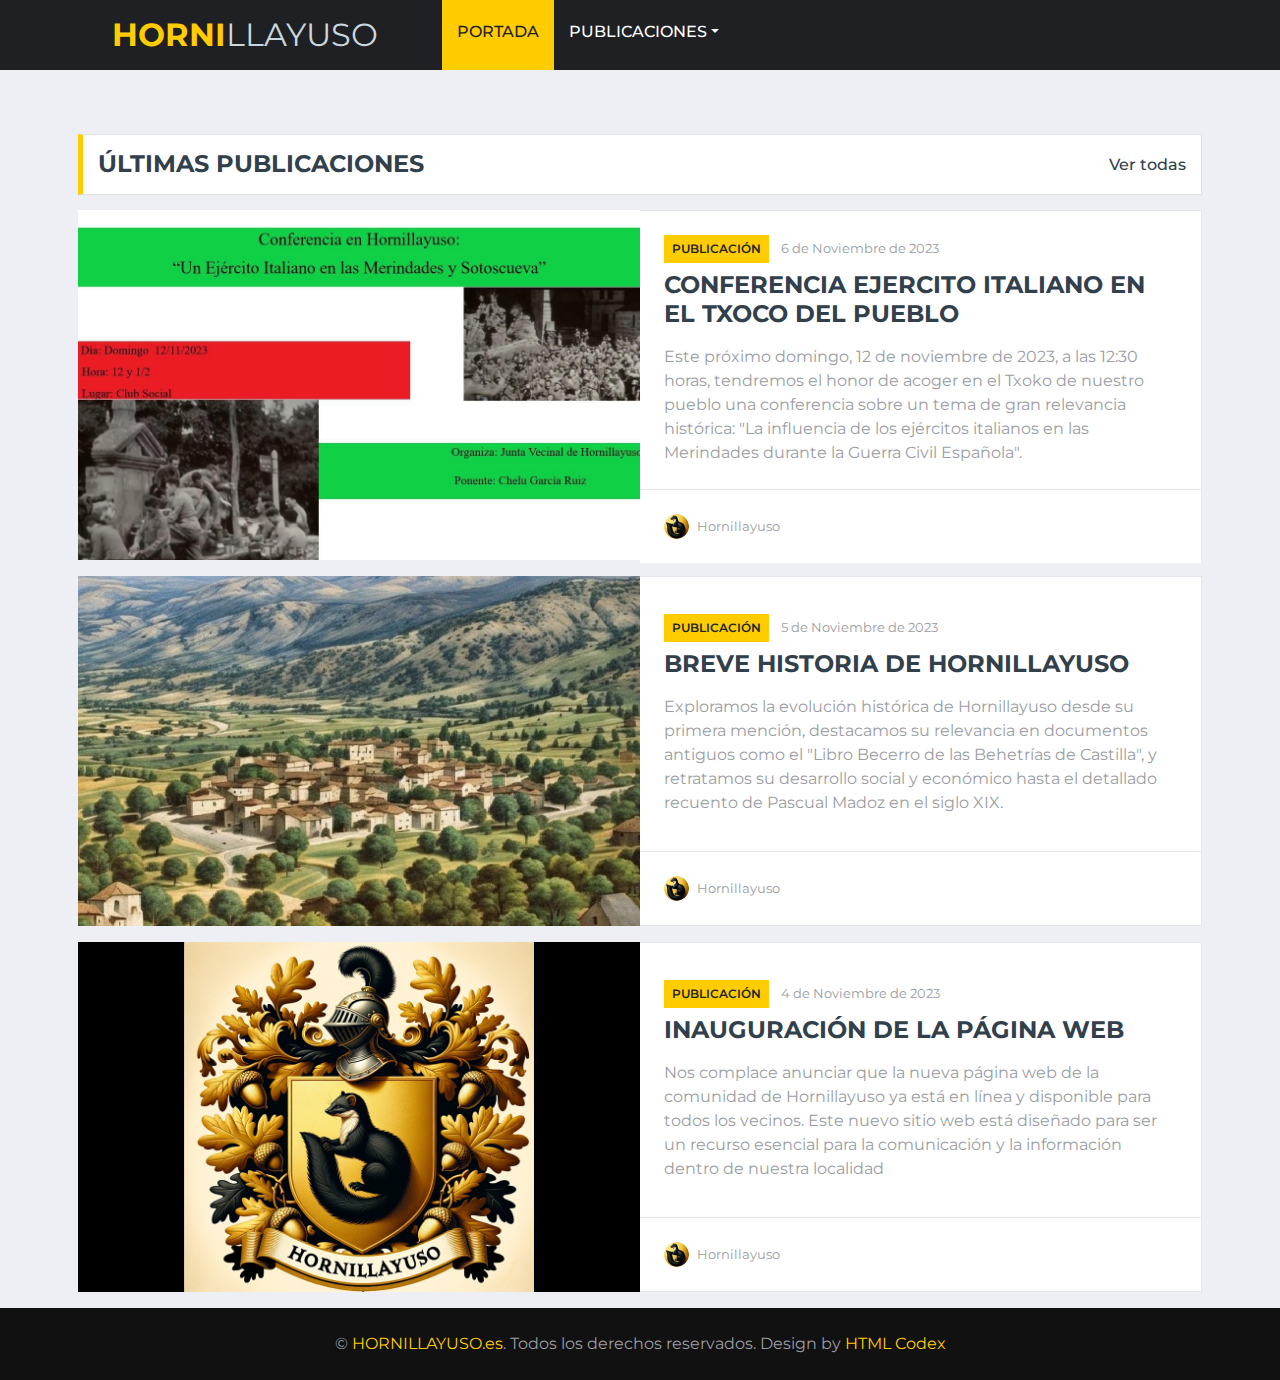
==== commit 21ba39fa: "primera version seria" ====
--- a/index.html
+++ b/index.html
@@ -26,37 +26,39 @@
 </head>
 
 <body>
-    <!-- Navbar Start -->
-    <div class="container-fluid p-0">
-        <nav class="navbar navbar-expand-lg bg-dark navbar-dark py-2 py-lg-0 px-lg-5">
-            <a href="index.html" class="navbar-brand d-block d-lg-none">
-                <h1 class="m-0 display-4 text-uppercase text-primary">Biz<span
-                        class="text-white font-weight-normal">News</span></h1>
-            </a>
-            <button type="button" class="navbar-toggler" data-toggle="collapse" data-target="#navbarCollapse">
-                <span class="navbar-toggler-icon"></span>
-            </button>
-            <div class="collapse navbar-collapse justify-content-between px-0 px-lg-3" id="navbarCollapse">
-                <div class="navbar-nav mr-auto py-0">
-                    <a href="index.html" class="nav-item nav-link active">HORNILLAYUSO</a>
-                    <a href="category.html" class="nav-item nav-link">Publicaciones</a>
-                    <div class="nav-item dropdown">
-                        <a href="#" class="nav-link dropdown-toggle" data-toggle="dropdown">Albumes de fotos</a>
-                        <div class="dropdown-menu rounded-0 m-0">
-                            <a href="#" class="dropdown-item">Menu item 1</a>
-                            <a href="#" class="dropdown-item">Menu item 2</a>
-                            <a href="#" class="dropdown-item">Menu item 3</a>
-                        </div>
-                    </div>
-                    <a href="contact.html" class="nav-item nav-link">Contacto</a>
-                </div>
+
+    <!-- Topbar Start >
+    <div class="container-fluid d-none d-lg-block">
+
+        <div class="row align-items-center bg-dark py-3 px-lg-5">
+            <div class="col-lg-4">
+                <a href="index.html" class="navbar-brand p-0 d-none d-lg-block">
+                    <h1 class="m-0 display-4 text-uppercase text-primary">Horni<span
+                            class="text-secondary font-weight-normal">llayuso</span></h1>
+                </a>
             </div>
-        </nav>
-    </div>
-    <!-- Navbar End -->
-
-
-    <!-- Main News Slider Start -->
+        </div>
+    </div>
+    < Topbar End -->
+
+
+    <div id="navbar-container"></div>
+    <script>
+        // Carga el contenido de la navbar en el div con id "navbar-container"
+        document.addEventListener('DOMContentLoaded', (event) => {
+          fetch('navbar.html')
+            .then(response => response.text())
+            .then(data => {
+              document.getElementById('navbar-container').innerHTML = data;
+            });
+        });
+      </script>
+
+    
+    <!-- Main News Slider End -->
+
+
+    <!-- Main News Slider Start >
     <div class="container-fluid">
         <div class="row">
             <img src="img/imagen.JPG" alt="Descripción de la imagen" class="img-fluid">
@@ -108,12 +110,42 @@
 
 
 
-
-                        <div id="contenedor"></div>
-                        <div class="col-lg-12" style="margin-left: 50px;">
-                            <div class="row news-lg mx-200 mb-3">
-                                <div class="col-md-5 h-100 px-0">
-                                    <img class="img-fluid h-100" src="img/medieval.jpg" style="object-fit: cover;">
+                        <!-- Principal -->
+                        <div class="col-lg-12">
+                            <div class="row news-lg mx-0 mb-3">
+                                <div class="col-md-6 h-100 px-0">
+                                    <img class="img-fluid h-100" src="img/conferencia-chelu/portada.jpg"
+                                        style="object-fit: cover;">
+                                </div>
+                                <div class="col-md-6 d-flex flex-column border bg-white h-100 px-0">
+                                    <div class="mt-auto p-4">
+                                        <div class="mb-2">
+                                            <a class="badge badge-primary text-uppercase font-weight-semi-bold p-2 mr-2"
+                                                href="">Publicación</a>
+                                            <a class="text-body" href=""><small>6 de Noviembre de 2023</small></a>
+                                        </div>
+                                        <a class="h4 d-block mb-3 text-secondary text-uppercase font-weight-bold"
+                                            href="conferencia-chelu.html">Conferencia Ejercito Italiano en el Txoco del Pueblo</a>
+                                        <p class="m-0">Este próximo domingo, 12 de noviembre de 2023, a las 12:30 horas, tendremos el honor de
+                                            acoger en el Txoko de nuestro pueblo una conferencia sobre un tema de gran
+                                            relevancia histórica: "La influencia de los ejércitos italianos en las Merindades
+                                            durante la Guerra Civil Española".</p>
+                                    </div>
+                                    <div class="d-flex justify-content-between bg-white border-top mt-auto p-4">
+                                        <div class="d-flex align-items-center">
+                                            <img class="rounded-circle mr-2" src="img/user.png" width="25" height="25"
+                                                alt="">
+                                            <small>Hornillayuso</small>
+                                        </div>
+                                    </div>
+                                </div>
+                            </div>
+                        </div>
+                        <div class="col-lg-12">
+                            <div class="row news-lg mx-0 mb-3">
+                                <div class="col-md-6 h-100 px-0">
+                                    <img class="img-fluid h-100" src="img/breve-historia/breve-historia.jpg"
+                                        style="object-fit: cover;">
                                 </div>
                                 <div class="col-md-6 d-flex flex-column border bg-white h-100 px-0">
                                     <div class="mt-auto p-4">
@@ -136,11 +168,156 @@
                                                 alt="">
                                             <small>Hornillayuso</small>
                                         </div>
-
-                                    </div>
-                                </div>
-                            </div>
-                        </div>
+                                    </div>
+                                </div>
+                            </div>
+                        </div>
+                        <div class="col-lg-12">
+                            <div class="row news-lg mx-0 mb-3">
+                                <div class="col-md-6 h-100 px-0">
+                                    <img class="img-fluid h-100" src="img/inauguracion-web/portada.jpg"
+                                        style="object-fit: cover;">
+                                </div>
+                                <div class="col-md-6 d-flex flex-column border bg-white h-100 px-0">
+                                    <div class="mt-auto p-4">
+                                        <div class="mb-2">
+                                            <a class="badge badge-primary text-uppercase font-weight-semi-bold p-2 mr-2"
+                                                href="">Publicación</a>
+                                            <a class="text-body" href=""><small>4 de Noviembre de 2023</small></a>
+                                        </div>
+                                        <a class="h4 d-block mb-3 text-secondary text-uppercase font-weight-bold"
+                                            href="inauguracion.html">Inauguración de la página web</a>
+                                        <p class="m-0">Nos complace anunciar que la nueva página web de la comunidad de Hornillayuso ya está
+                                            en línea y disponible para todos los vecinos. Este nuevo sitio web está diseñado
+                                            para ser un recurso esencial para la comunicación y la información dentro de nuestra
+                                            localidad</p>
+                                    </div>
+                                    <div class="d-flex justify-content-between bg-white border-top mt-auto p-4">
+                                        <div class="d-flex align-items-center">
+                                            <img class="rounded-circle mr-2" src="img/user.png" width="25" height="25"
+                                                alt="">
+                                            <small>Hornillayuso</small>
+                                        </div>
+                                    </div>
+                                </div>
+                            </div>
+                        </div>
+
+
+                        <!-- Secundario 1 >
+                        <div class="col-lg-6">
+                            <div class="position-relative mb-3">
+                                <img class="img-fluid w-100" src="img/news-700x435-1.jpg" style="object-fit: cover;">
+                                <div class="bg-white border border-top-0 p-4">
+                                    <div class="mb-2">
+                                        <a class="badge badge-primary text-uppercase font-weight-semi-bold p-2 mr-2"
+                                            href="">Business</a>
+                                        <a class="text-body" href=""><small>Jan 01, 2045</small></a>
+                                    </div>
+                                    <a class="h4 d-block mb-3 text-secondary text-uppercase font-weight-bold"
+                                        href="">Lorem ipsum dolor sit amet elit...</a>
+                                    <!--p class="m-0">Dolor lorem eos dolor duo et eirmod sea. Dolor sit magna
+                                        rebum clita rebum dolor stet amet justo</p>
+                                </div>
+                                <div class="d-flex justify-content-between bg-white border border-top-0 p-4">
+                                    <div class="d-flex align-items-center">
+                                        <img class="rounded-circle mr-2" src="img/user.jpg" width="25" height="25"
+                                            alt="">
+                                        <small>John Doe</small>
+                                    </div>
+                                    <div class="d-flex align-items-center">
+                                        <small class="ml-3"><i class="far fa-eye mr-2"></i>12345</small>
+                                        <small class="ml-3"><i class="far fa-comment mr-2"></i>123</small>
+                                    </div>
+                                </div>
+                            </div>
+                        </div>
+                        <div class="col-lg-6">
+                            <div class="position-relative mb-3">
+                                <img class="img-fluid w-100" src="img/news-700x435-1.jpg" style="object-fit: cover;">
+                                <div class="bg-white border border-top-0 p-4">
+                                    <div class="mb-2">
+                                        <a class="badge badge-primary text-uppercase font-weight-semi-bold p-2 mr-2"
+                                            href="">Business</a>
+                                        <a class="text-body" href=""><small>Jan 01, 2045</small></a>
+                                    </div>
+                                    <a class="h4 d-block mb-3 text-secondary text-uppercase font-weight-bold"
+                                        href="">Lorem ipsum dolor sit amet elit...</a>
+                                    <!p class="m-0">Dolor lorem eos dolor duo et eirmod sea. Dolor sit magna
+                                        rebum clita rebum dolor stet amet justo</p>
+                                </div>
+                                <div class="d-flex justify-content-between bg-white border border-top-0 p-4">
+                                    <div class="d-flex align-items-center">
+                                        <img class="rounded-circle mr-2" src="img/user.jpg" width="25" height="25"
+                                            alt="">
+                                        <small>John Doe</small>
+                                    </div>
+                                    <div class="d-flex align-items-center">
+                                        <small class="ml-3"><i class="far fa-eye mr-2"></i>12345</small>
+                                        <small class="ml-3"><i class="far fa-comment mr-2"></i>123</small>
+                                    </div>
+                                </div>
+                            </div>
+                        </div-->
+
+
+                        <!-- Restos -->
+                        <!--div class="col-lg-6">
+                            <div class="d-flex align-items-center bg-white mb-3" style="height: 110px;">
+                                <img class="img-fluid" src="img/news-110x110-1.jpg" alt="">
+                                <div
+                                    class="w-100 h-100 px-3 d-flex flex-column justify-content-center border border-left-0">
+                                    <div class="mb-2">
+                                        <a class="badge badge-primary text-uppercase font-weight-semi-bold p-1 mr-2"
+                                            href="">Business</a>
+                                        <a class="text-body" href=""><small>Jan 01, 2045</small></a>
+                                    </div>
+                                    <a class="h6 m-0 text-secondary text-uppercase font-weight-bold" href="">Lorem ipsum
+                                        dolor sit amet elit...</a>
+                                </div>
+                            </div>
+                            <div class="d-flex align-items-center bg-white mb-3" style="height: 110px;">
+                                <img class="img-fluid" src="img/news-110x110-2.jpg" alt="">
+                                <div
+                                    class="w-100 h-100 px-3 d-flex flex-column justify-content-center border border-left-0">
+                                    <div class="mb-2">
+                                        <a class="badge badge-primary text-uppercase font-weight-semi-bold p-1 mr-2"
+                                            href="">Business</a>
+                                        <a class="text-body" href=""><small>Jan 01, 2045</small></a>
+                                    </div>
+                                    <a class="h6 m-0 text-secondary text-uppercase font-weight-bold" href="">Lorem ipsum
+                                        dolor sit amet elit...</a>
+                                </div>
+                            </div>
+                        </div>
+                        <div class="col-lg-6">
+                            <div class="d-flex align-items-center bg-white mb-3" style="height: 110px;">
+                                <img class="img-fluid" src="img/news-110x110-3.jpg" alt="">
+                                <div
+                                    class="w-100 h-100 px-3 d-flex flex-column justify-content-center border border-left-0">
+                                    <div class="mb-2">
+                                        <a class="badge badge-primary text-uppercase font-weight-semi-bold p-1 mr-2"
+                                            href="">Business</a>
+                                        <a class="text-body" href=""><small>Jan 01, 2045</small></a>
+                                    </div>
+                                    <a class="h6 m-0 text-secondary text-uppercase font-weight-bold" href="">Lorem ipsum
+                                        dolor sit amet elit...</a>
+                                </div>
+                            </div>
+                            <div class="d-flex align-items-center bg-white mb-3" style="height: 110px;">
+                                <img class="img-fluid" src="img/news-110x110-4.jpg" alt="">
+                                <div
+                                    class="w-100 h-100 px-3 d-flex flex-column justify-content-center border border-left-0">
+                                    <div class="mb-2">
+                                        <a class="badge badge-primary text-uppercase font-weight-semi-bold p-1 mr-2"
+                                            href="">Business</a>
+                                        <a class="text-body" href=""><small>Jan 01, 2045</small></a>
+                                    </div>
+                                    <a class="h6 m-0 text-secondary text-uppercase font-weight-bold" href="">Lorem ipsum
+                                        dolor sit amet elit...</a>
+                                </div>
+                            </div>
+                        </div-->
 
 
                     </div>
--- a/css/style.css
+++ b/css/style.css
@@ -9276,7 +9276,7 @@
 }
 
 a.text-secondary:hover, a.text-secondary:focus {
-  color: #13191d !important;
+  color: #cad6de !important;
 }
 
 .text-success {
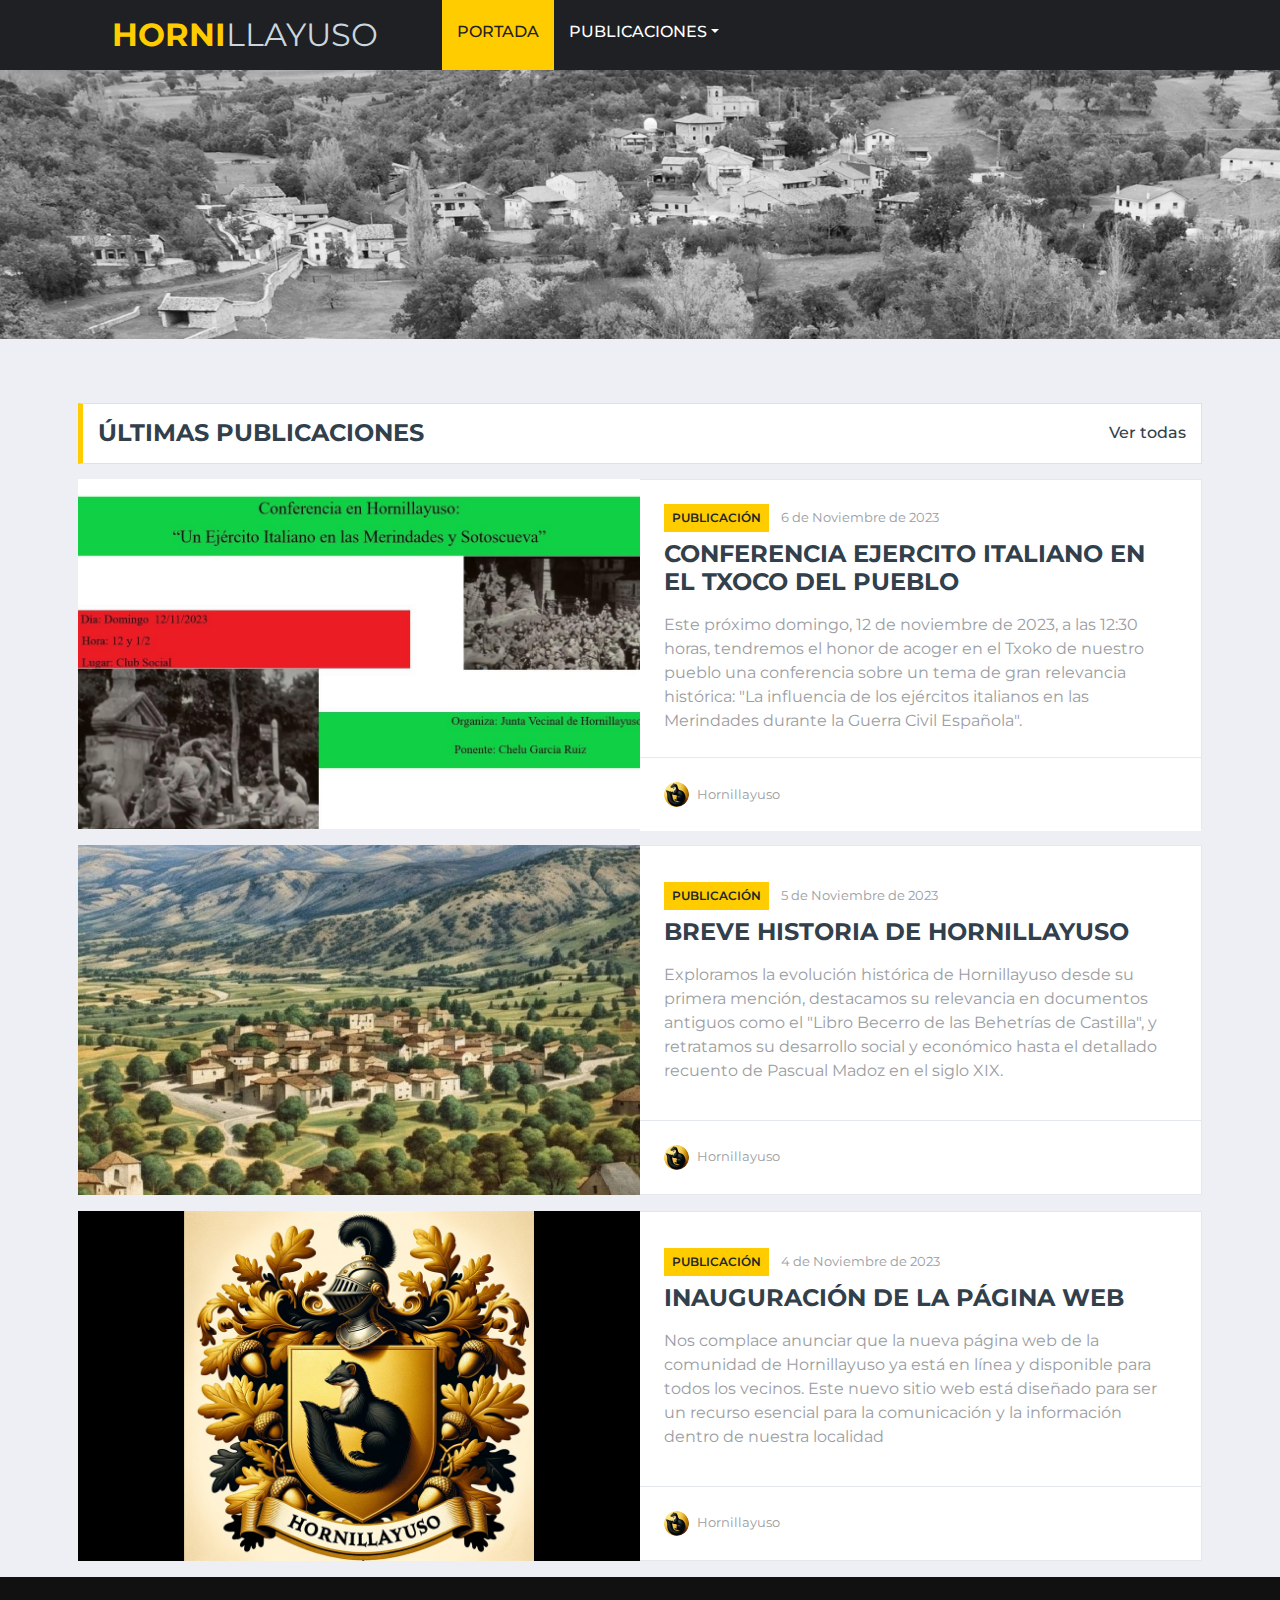
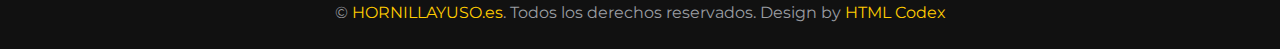
==== commit 30bf4613: "añadida imagen pueblo" ====
--- a/index.html
+++ b/index.html
@@ -5,8 +5,8 @@
     <meta charset="utf-8">
     <title>Hornillayuso - Pagina oficial</title>
     <meta content="width=device-width, initial-scale=1.0" name="viewport">
-    <meta content="Free HTML Templates" name="keywords">
-    <meta content="Free HTML Templates" name="description">
+    <meta content="Hornillayuso" name="keywords">
+    <meta content="Hornillayuso web oficial" name="description">
 
     <!-- Favicon -->
     <link href="img/favicon.ico" rel="icon">
@@ -42,19 +42,22 @@
     < Topbar End -->
 
 
+        <!-- Navbar Start -->
     <div id="navbar-container"></div>
     <script>
         // Carga el contenido de la navbar en el div con id "navbar-container"
         document.addEventListener('DOMContentLoaded', (event) => {
-          fetch('navbar.html')
-            .then(response => response.text())
-            .then(data => {
-              document.getElementById('navbar-container').innerHTML = data;
-            });
+            fetch('navbar.html')
+                .then(response => response.text())
+                .then(data => {
+                    document.getElementById('navbar-container').innerHTML = data;
+                });
         });
-      </script>
-
-    
+    </script>
+    <!-- Navbar End -->
+    <img src="img/imagen.JPG" alt="Descripción de la imagen" class="img-fluid">
+
+
     <!-- Main News Slider End -->
 
 
@@ -125,10 +128,13 @@
                                             <a class="text-body" href=""><small>6 de Noviembre de 2023</small></a>
                                         </div>
                                         <a class="h4 d-block mb-3 text-secondary text-uppercase font-weight-bold"
-                                            href="conferencia-chelu.html">Conferencia Ejercito Italiano en el Txoco del Pueblo</a>
-                                        <p class="m-0">Este próximo domingo, 12 de noviembre de 2023, a las 12:30 horas, tendremos el honor de
+                                            href="conferencia-chelu.html">Conferencia Ejercito Italiano en el Txoco del
+                                            Pueblo</a>
+                                        <p class="m-0">Este próximo domingo, 12 de noviembre de 2023, a las 12:30 horas,
+                                            tendremos el honor de
                                             acoger en el Txoko de nuestro pueblo una conferencia sobre un tema de gran
-                                            relevancia histórica: "La influencia de los ejércitos italianos en las Merindades
+                                            relevancia histórica: "La influencia de los ejércitos italianos en las
+                                            Merindades
                                             durante la Guerra Civil Española".</p>
                                     </div>
                                     <div class="d-flex justify-content-between bg-white border-top mt-auto p-4">
@@ -187,9 +193,12 @@
                                         </div>
                                         <a class="h4 d-block mb-3 text-secondary text-uppercase font-weight-bold"
                                             href="inauguracion.html">Inauguración de la página web</a>
-                                        <p class="m-0">Nos complace anunciar que la nueva página web de la comunidad de Hornillayuso ya está
-                                            en línea y disponible para todos los vecinos. Este nuevo sitio web está diseñado
-                                            para ser un recurso esencial para la comunicación y la información dentro de nuestra
+                                        <p class="m-0">Nos complace anunciar que la nueva página web de la comunidad de
+                                            Hornillayuso ya está
+                                            en línea y disponible para todos los vecinos. Este nuevo sitio web está
+                                            diseñado
+                                            para ser un recurso esencial para la comunicación y la información dentro de
+                                            nuestra
                                             localidad</p>
                                     </div>
                                     <div class="d-flex justify-content-between bg-white border-top mt-auto p-4">
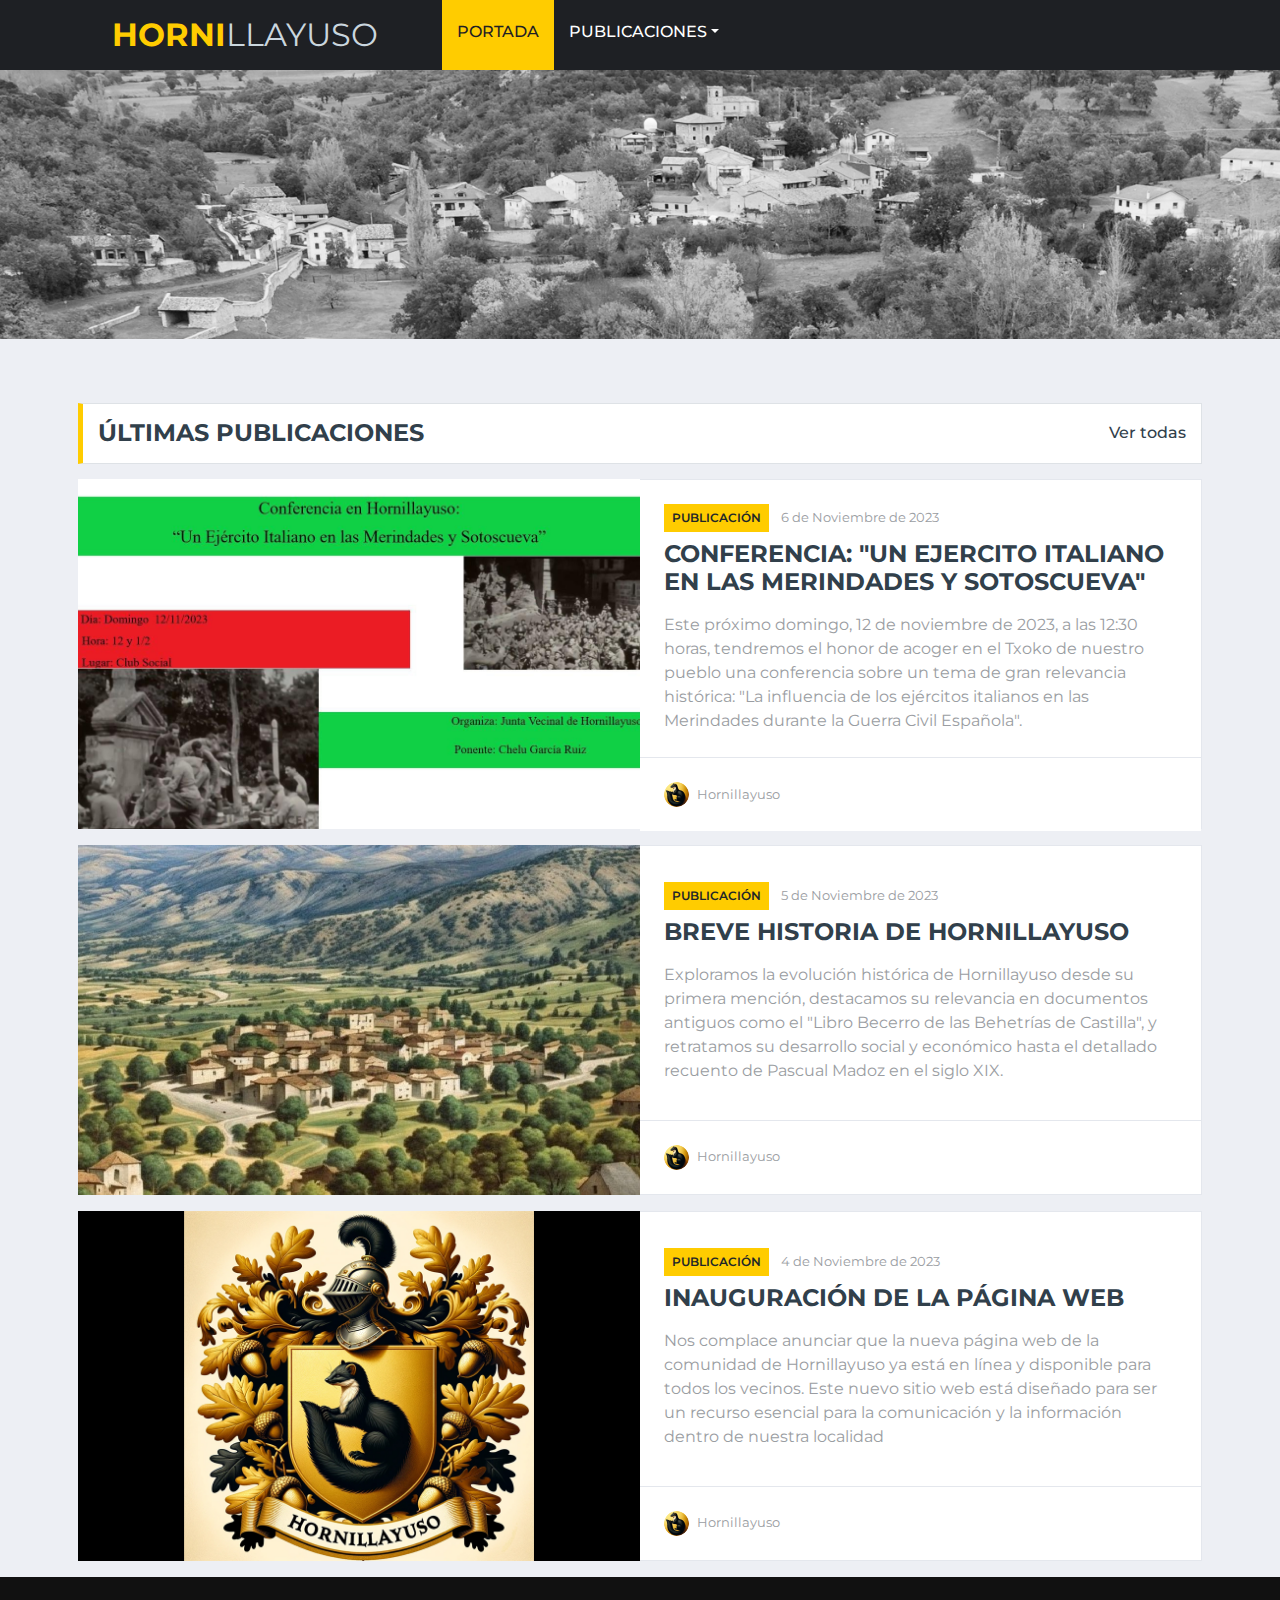
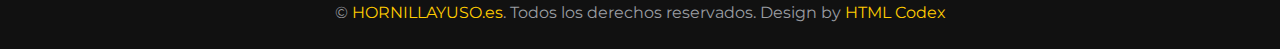
==== commit 5f8a43ba: "a" ====
--- a/index.html
+++ b/index.html
@@ -128,8 +128,7 @@
                                             <a class="text-body" href=""><small>6 de Noviembre de 2023</small></a>
                                         </div>
                                         <a class="h4 d-block mb-3 text-secondary text-uppercase font-weight-bold"
-                                            href="conferencia-chelu.html">Conferencia Ejercito Italiano en el Txoco del
-                                            Pueblo</a>
+                                            href="conferencia-chelu.html">Conferencia: "Un Ejercito Italiano en las Merindades y Sotoscueva"</a>
                                         <p class="m-0">Este próximo domingo, 12 de noviembre de 2023, a las 12:30 horas,
                                             tendremos el honor de
                                             acoger en el Txoko de nuestro pueblo una conferencia sobre un tema de gran
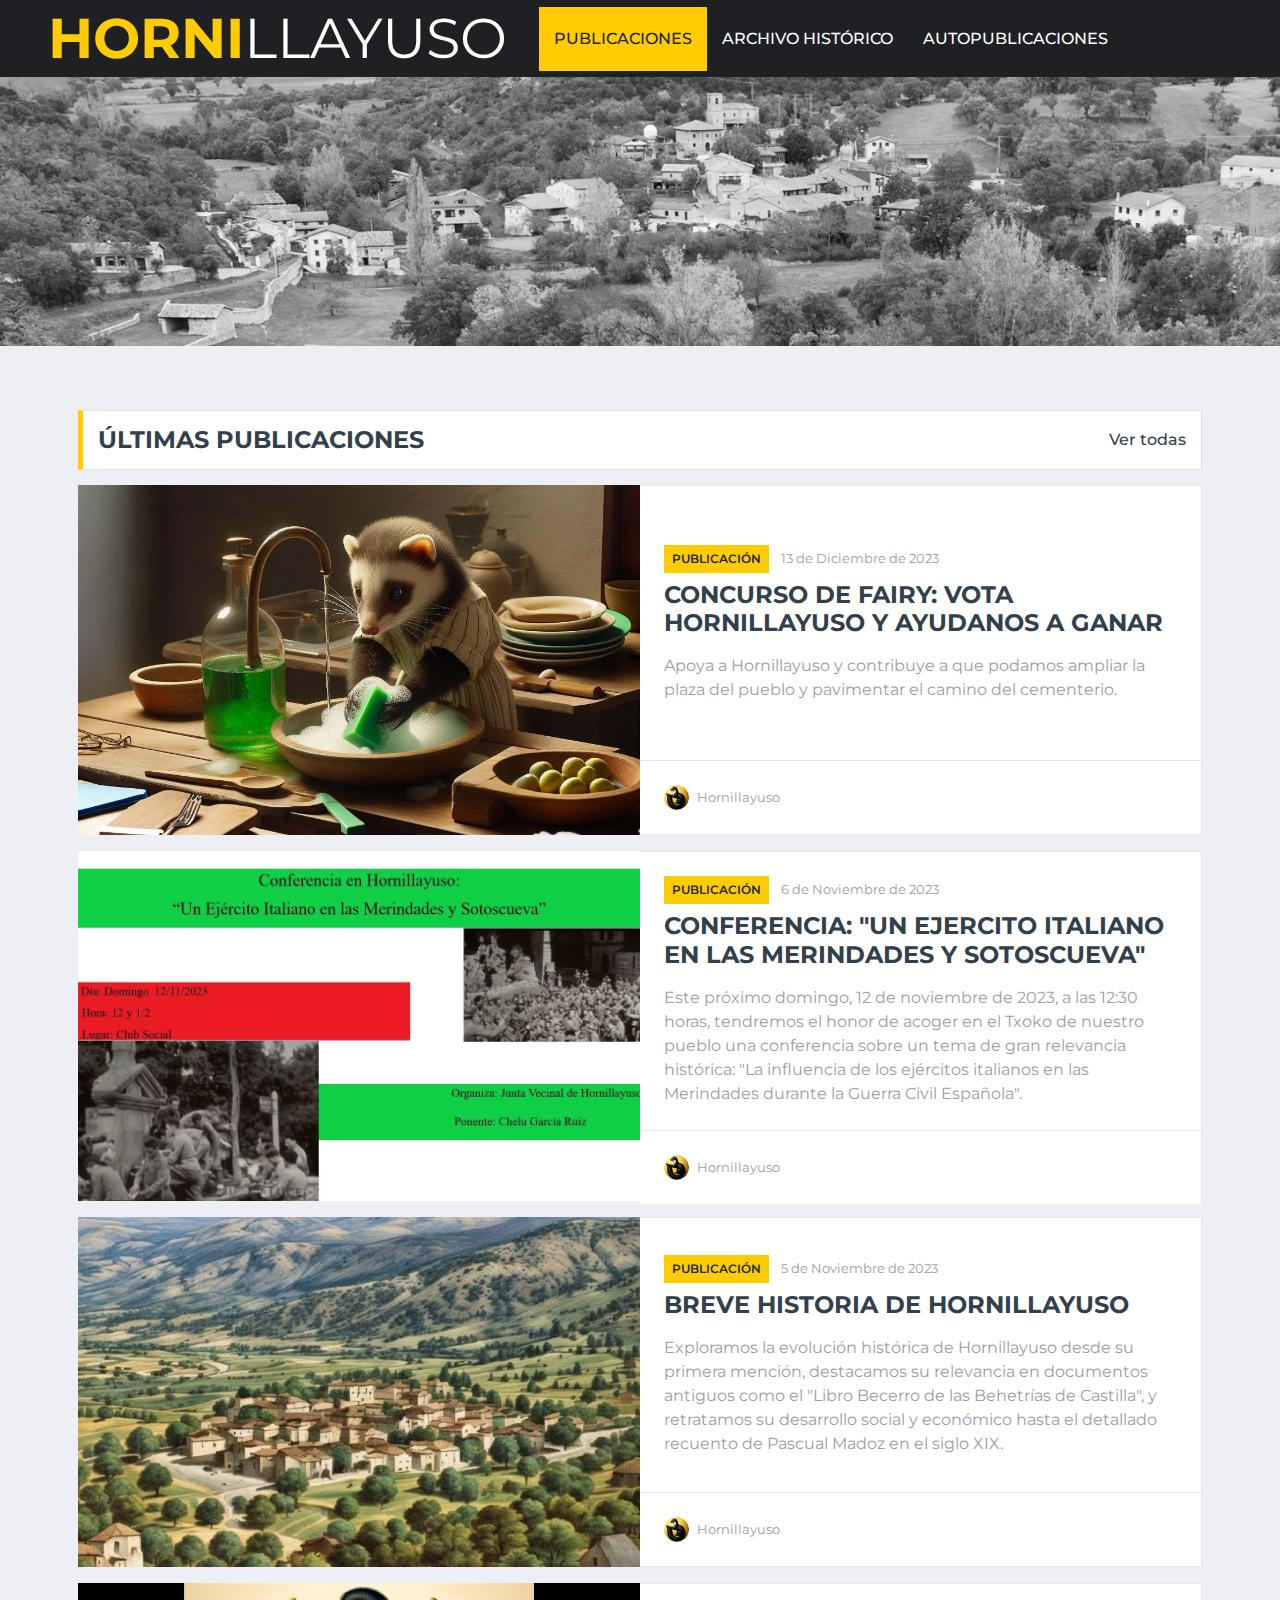
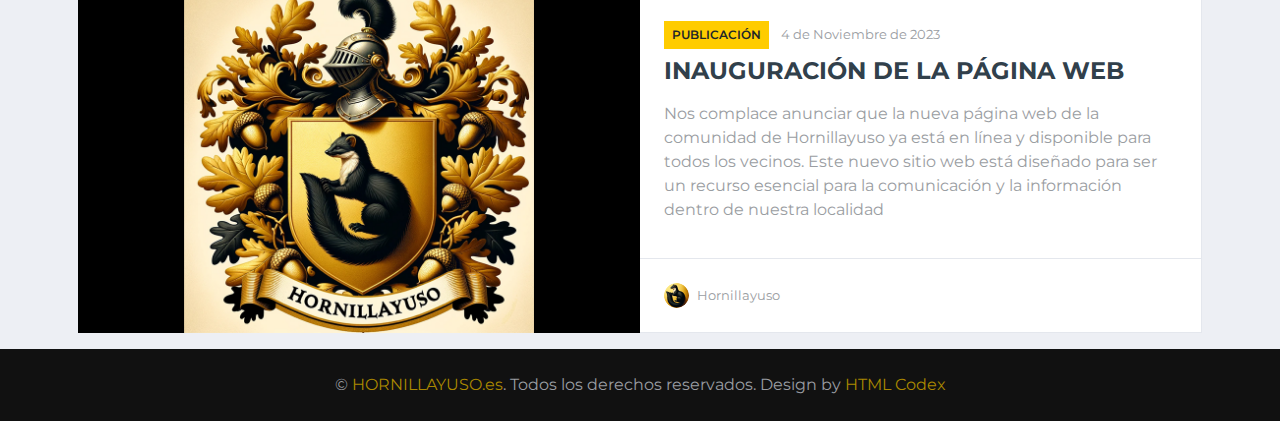
==== commit 0753f896: "fairyfix" ====
--- a/index.html
+++ b/index.html
@@ -117,6 +117,33 @@
                         <div class="col-lg-12">
                             <div class="row news-lg mx-0 mb-3">
                                 <div class="col-md-6 h-100 px-0">
+                                    <img class="img-fluid h-100" src="img/fairy-concurso/portada-fairy.jpg"
+                                        style="object-fit: cover;">
+                                </div>
+                                <div class="col-md-6 d-flex flex-column border bg-white h-100 px-0">
+                                    <div class="mt-auto p-4">
+                                        <div class="mb-2">
+                                            <a class="badge badge-primary text-uppercase font-weight-semi-bold p-2 mr-2"
+                                                href="">Publicación</a>
+                                            <a class="text-body" href=""><small>13 de Diciembre de 2023</small></a>
+                                        </div>
+                                        <a class="h4 d-block mb-3 text-secondary text-uppercase font-weight-bold"
+                                            href="fairy-concurso.html">Concurso de Fairy: Vota Hornillayuso y ayudanos a ganar</a>
+                                        <p class="m-0">Apoya a Hornillayuso y contribuye a que podamos ampliar la plaza del pueblo y pavimentar el camino del cementerio.</p>
+                                    </div>
+                                    <div class="d-flex justify-content-between bg-white border-top mt-auto p-4">
+                                        <div class="d-flex align-items-center">
+                                            <img class="rounded-circle mr-2" src="img/user.png" width="25" height="25"
+                                                alt="">
+                                            <small>Hornillayuso</small>
+                                        </div>
+                                    </div>
+                                </div>
+                            </div>
+                        </div>
+                        <div class="col-lg-12">
+                            <div class="row news-lg mx-0 mb-3">
+                                <div class="col-md-6 h-100 px-0">
                                     <img class="img-fluid h-100" src="img/conferencia-chelu/portada.jpg"
                                         style="object-fit: cover;">
                                 </div>
--- a/css/style.css
+++ b/css/style.css
@@ -152,7 +152,7 @@
 }
 
 a {
-  color: #FFCC00;
+  color: #aa8800;
   text-decoration: none;
   background-color: transparent;
 }
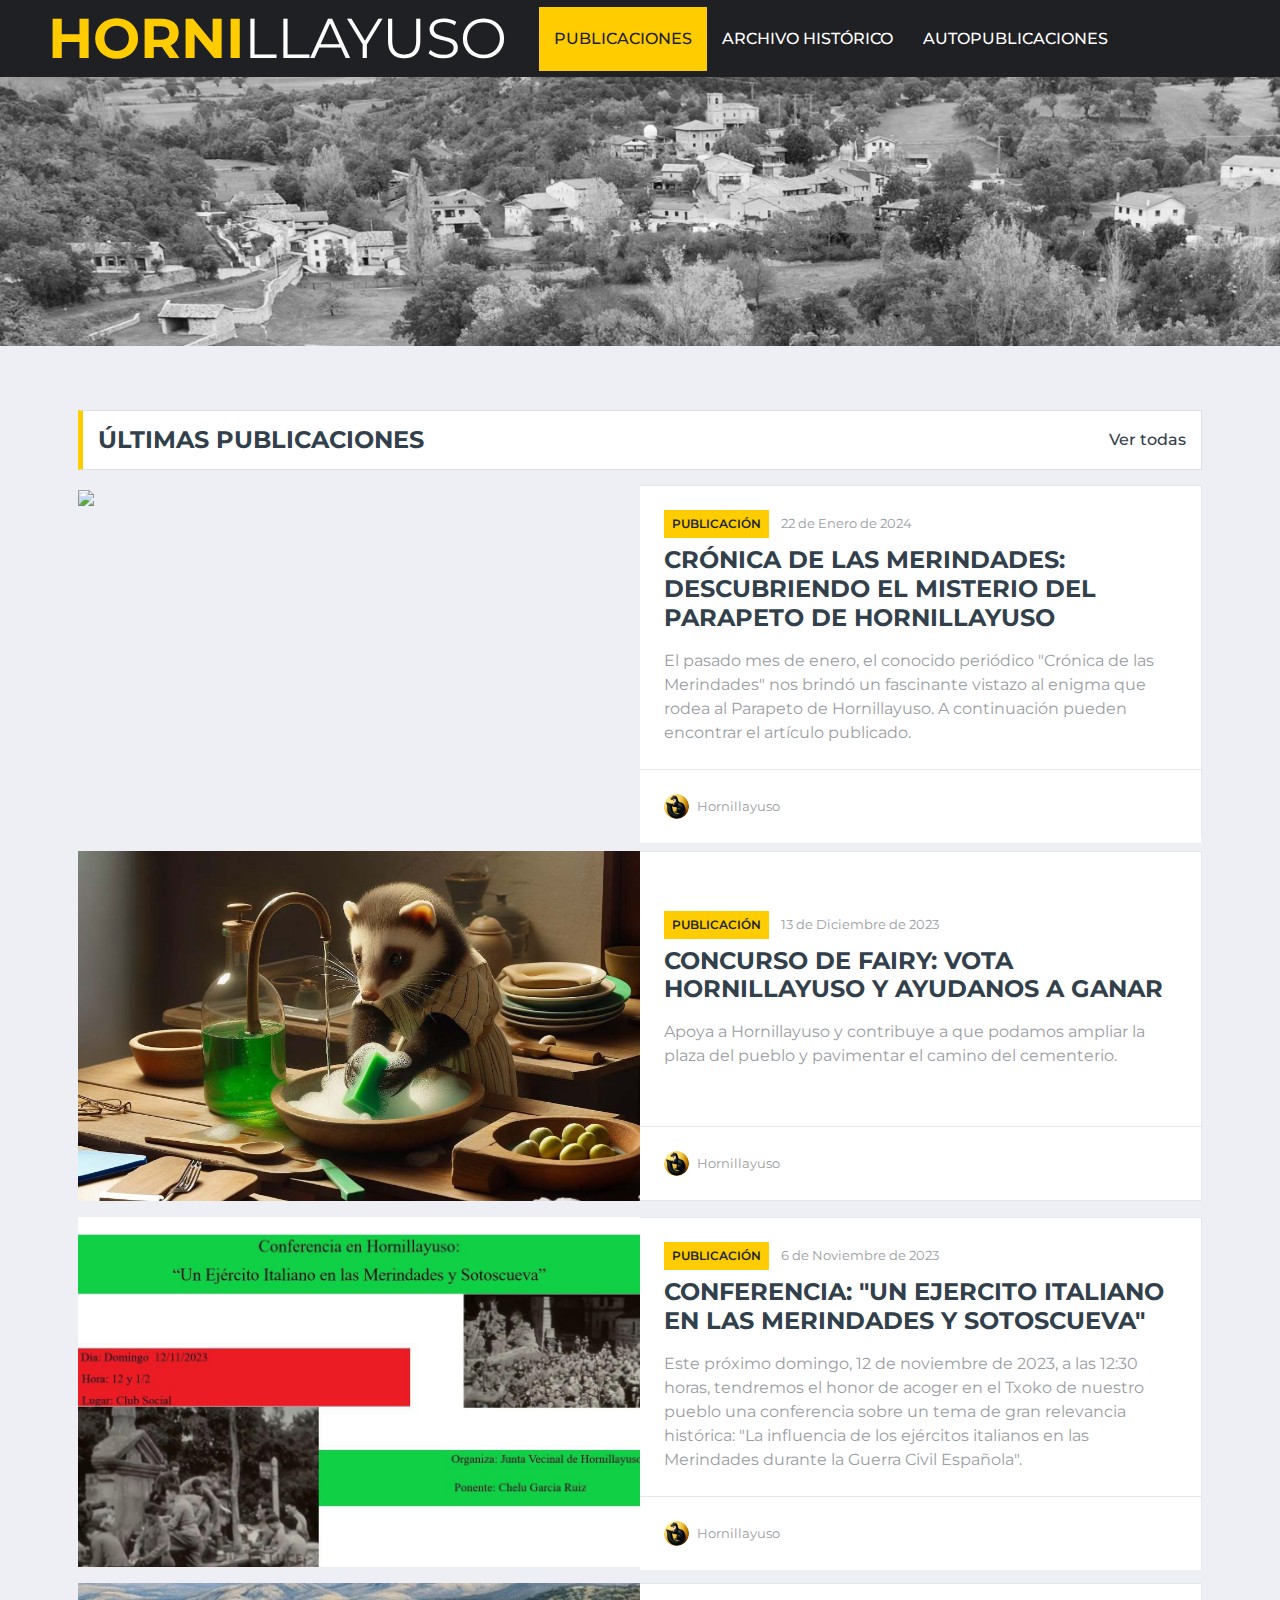
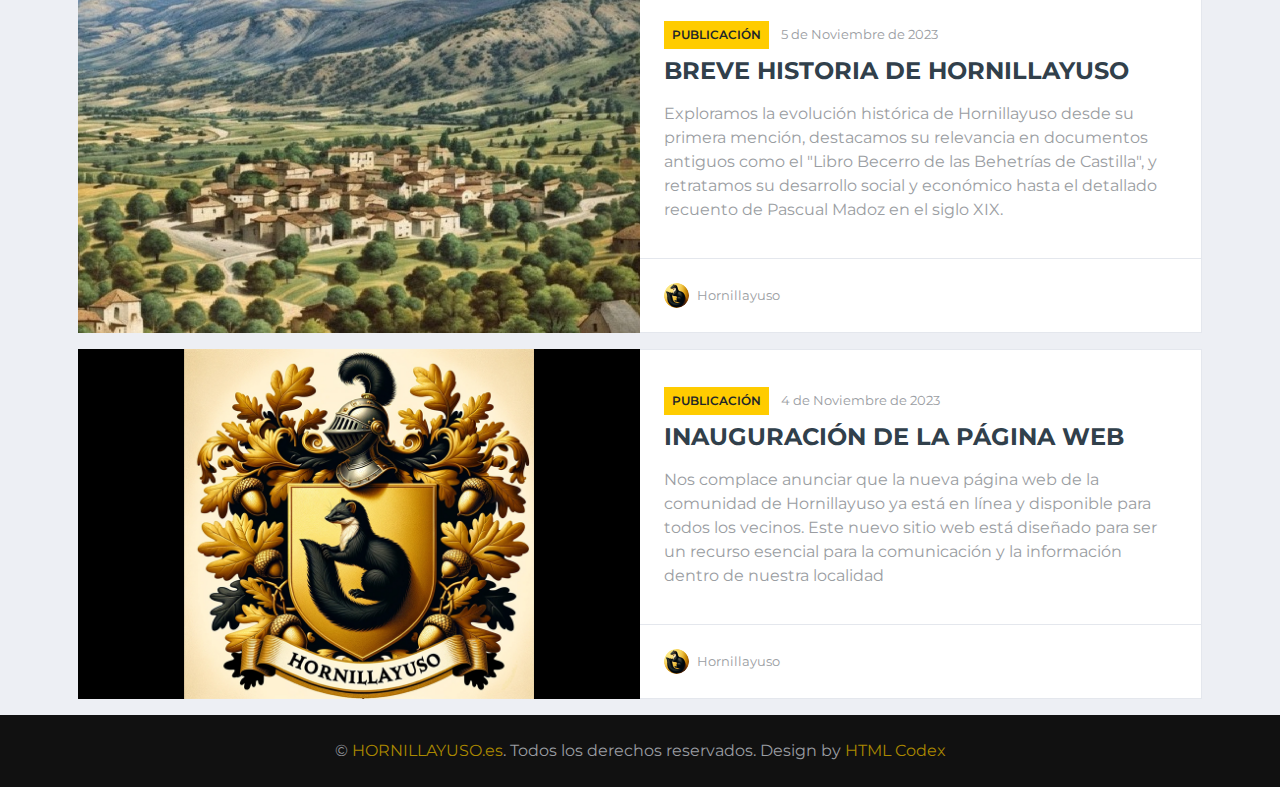
==== commit b3ddb30a: "Parapeto articulo" ====
--- a/index.html
+++ b/index.html
@@ -117,6 +117,35 @@
                         <div class="col-lg-12">
                             <div class="row news-lg mx-0 mb-3">
                                 <div class="col-md-6 h-100 px-0">
+                                    <img class="img-fluid h-100" src="img/parapeto-historia/parapeto.JPG"
+                                        style="object-fit: cover;">
+                                </div>
+                                <div class="col-md-6 d-flex flex-column border bg-white h-100 px-0">
+                                    <div class="mt-auto p-4">
+                                        <div class="mb-2">
+                                            <a class="badge badge-primary text-uppercase font-weight-semi-bold p-2 mr-2"
+                                                href="">Publicación</a>
+                                            <a class="text-body" href=""><small>22 de Enero de 2024</small></a>
+                                        </div>
+                                        <a class="h4 d-block mb-3 text-secondary text-uppercase font-weight-bold"
+                                            href="parapeto-historia.html">Crónica de las Merindades: Descubriendo el Misterio del Parapeto de Hornillayuso</a>
+                                        <p class="m-0">El pasado mes de enero, el conocido periódico "Crónica de las Merindades" nos
+                                            brindó un fascinante vistazo al enigma que rodea al Parapeto de Hornillayuso. A continuación pueden encontrar el
+                                            artículo publicado.</p>
+                                    </div>
+                                    <div class="d-flex justify-content-between bg-white border-top mt-auto p-4">
+                                        <div class="d-flex align-items-center">
+                                            <img class="rounded-circle mr-2" src="img/user.png" width="25" height="25"
+                                                alt="">
+                                            <small>Hornillayuso</small>
+                                        </div>
+                                    </div>
+                                </div>
+                            </div>
+                        </div>
+                        <div class="col-lg-12">
+                            <div class="row news-lg mx-0 mb-3">
+                                <div class="col-md-6 h-100 px-0">
                                     <img class="img-fluid h-100" src="img/fairy-concurso/portada-fairy.jpg"
                                         style="object-fit: cover;">
                                 </div>
